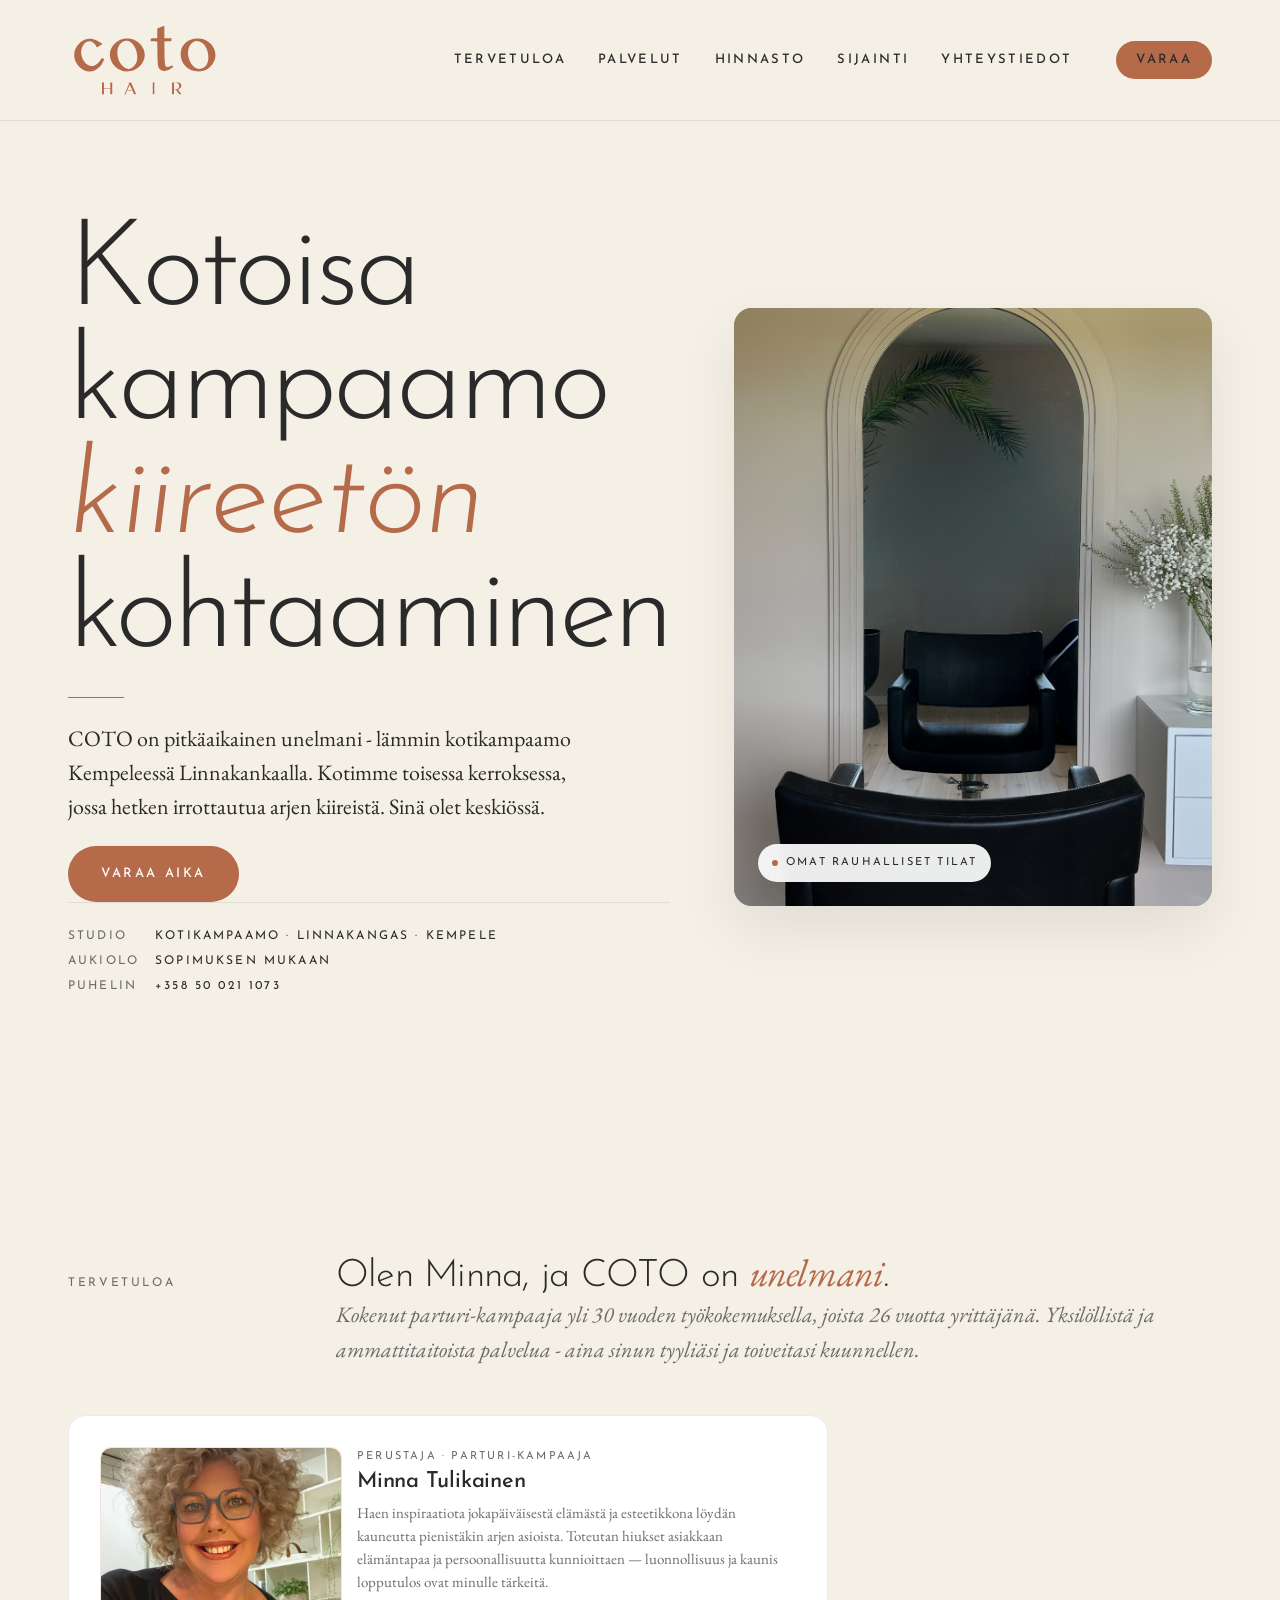
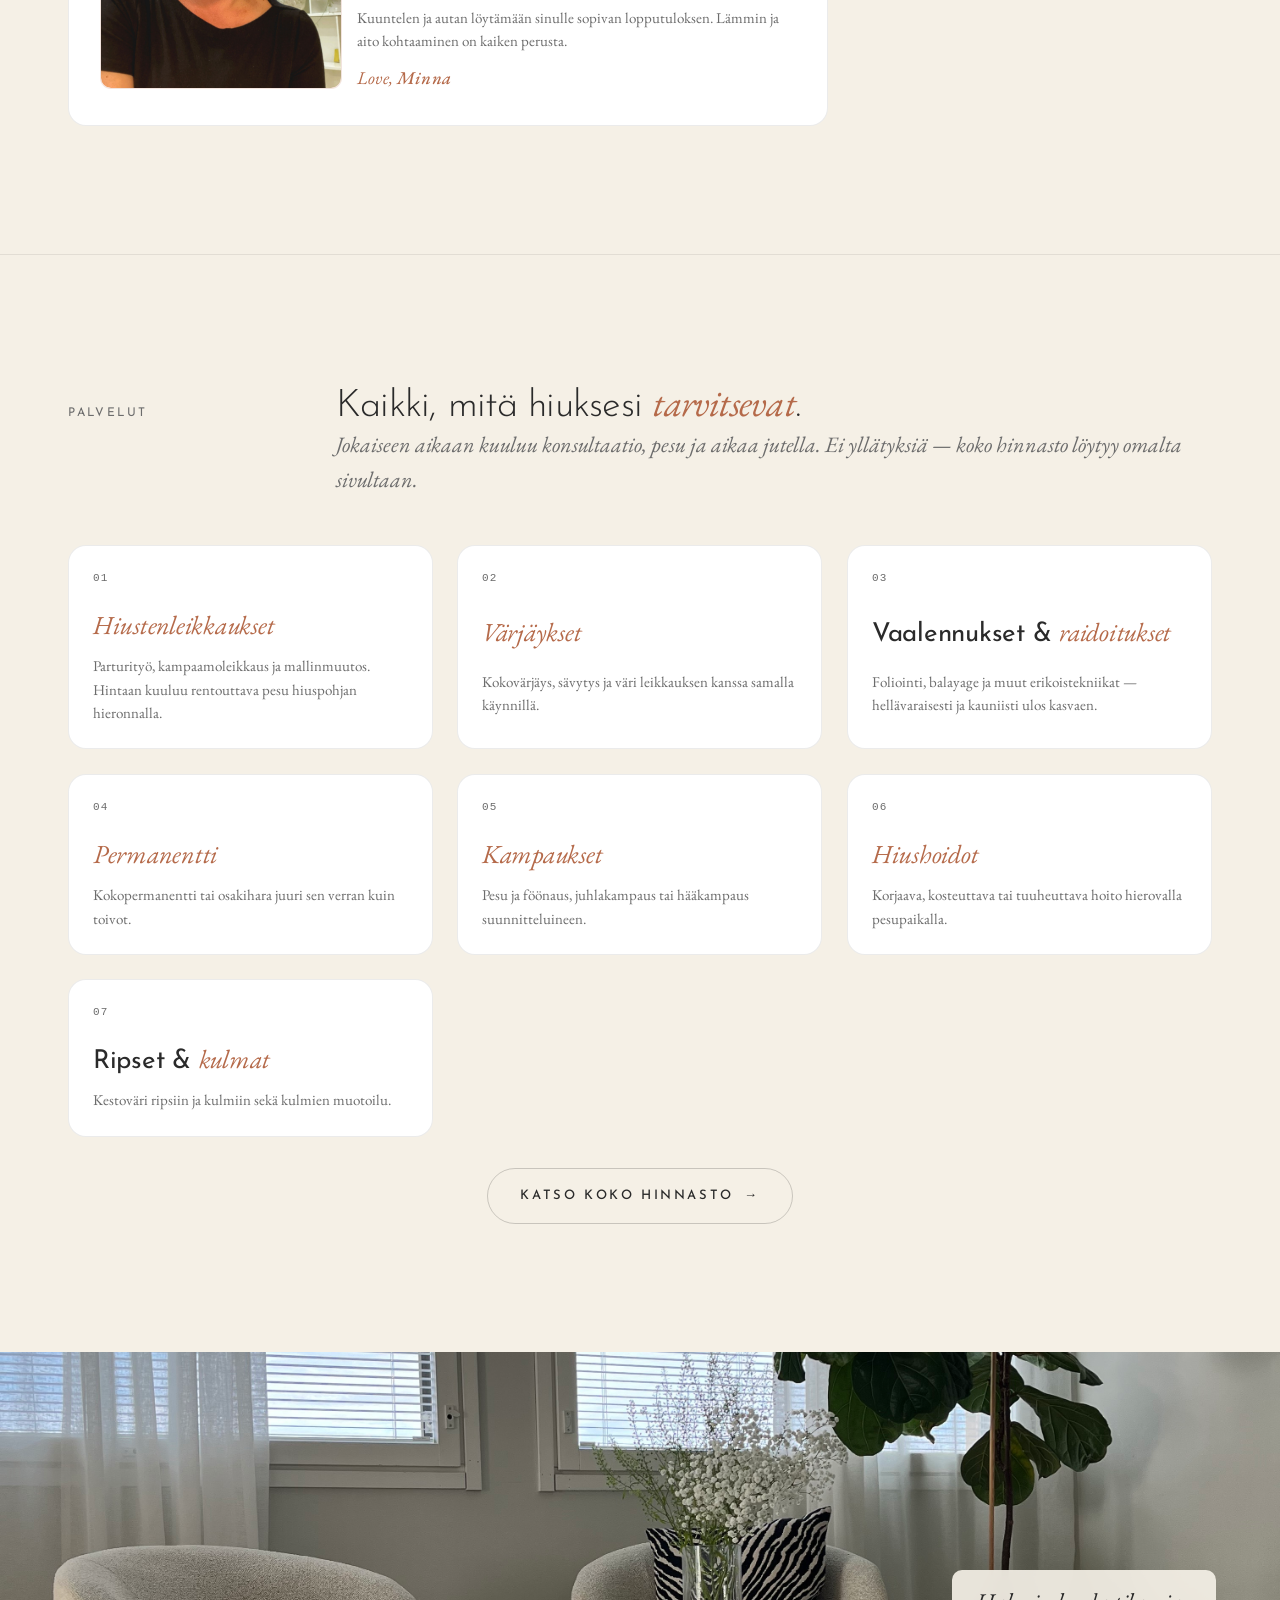
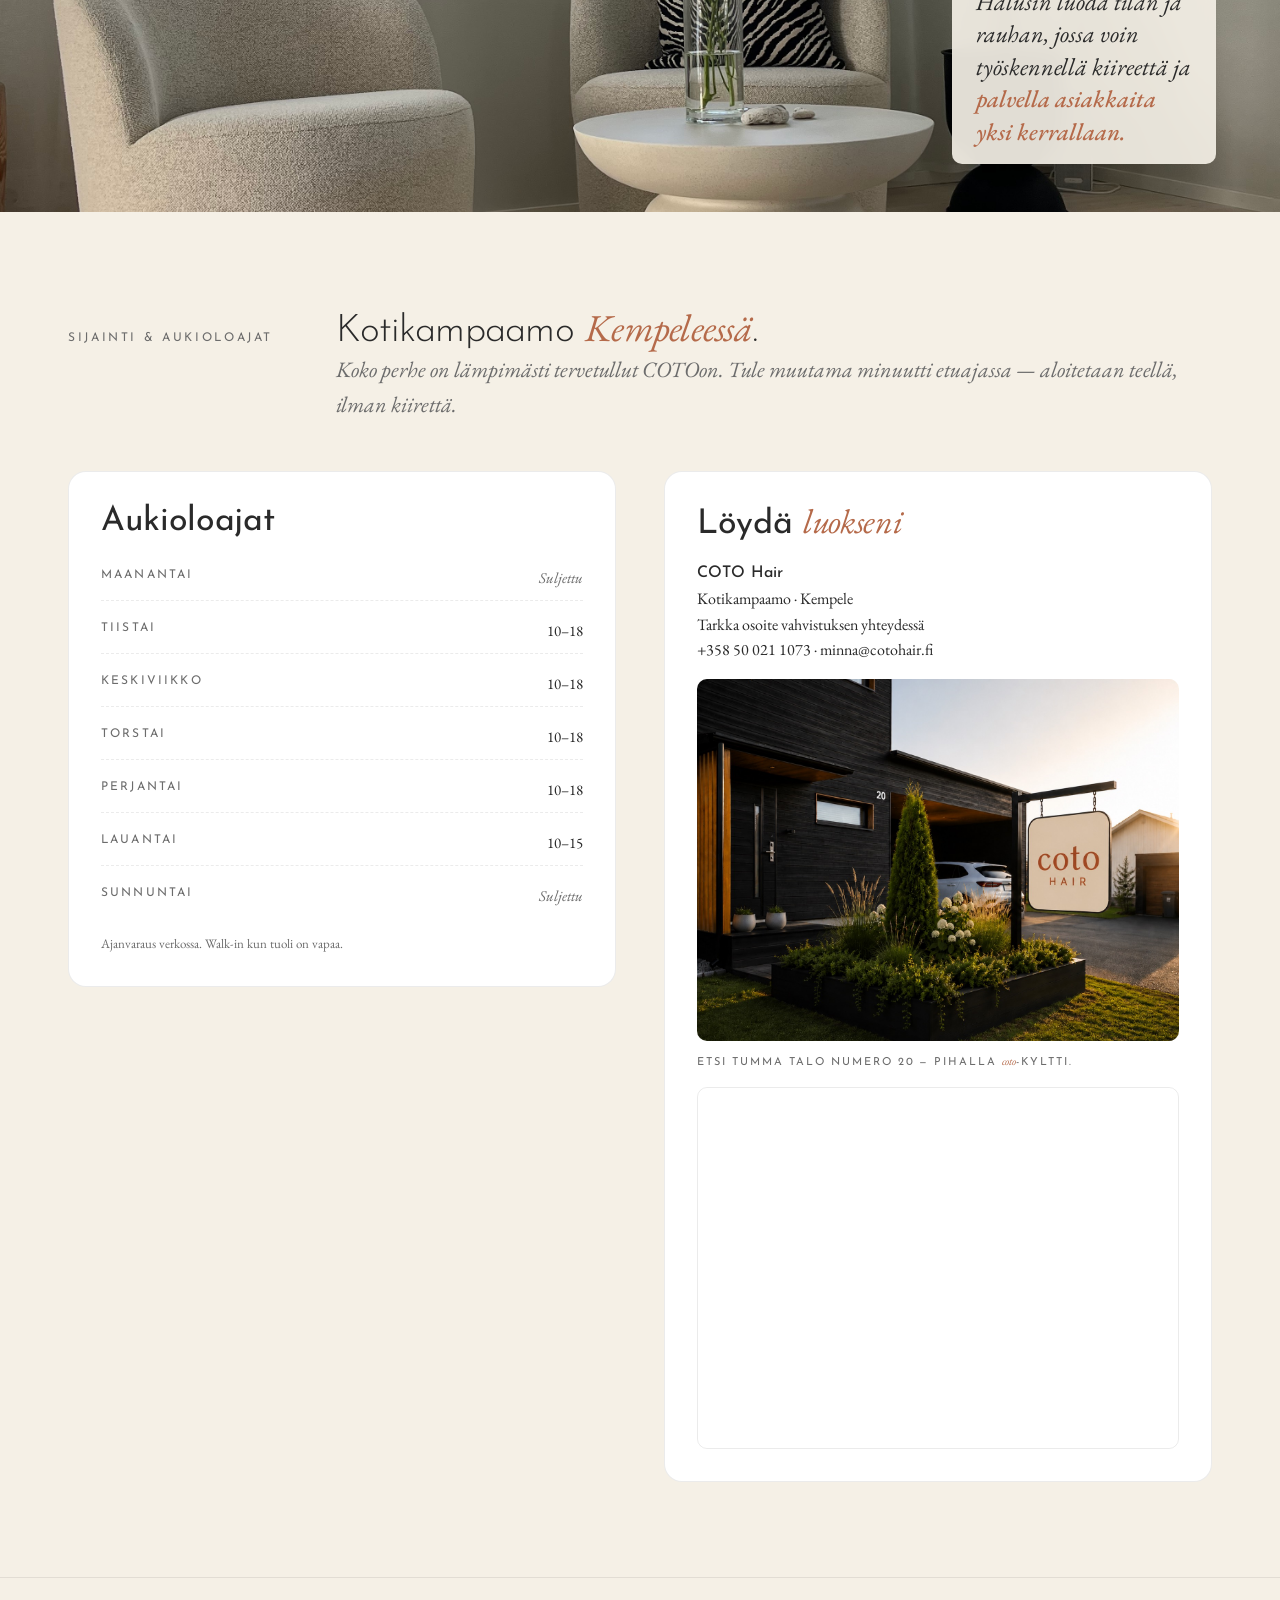
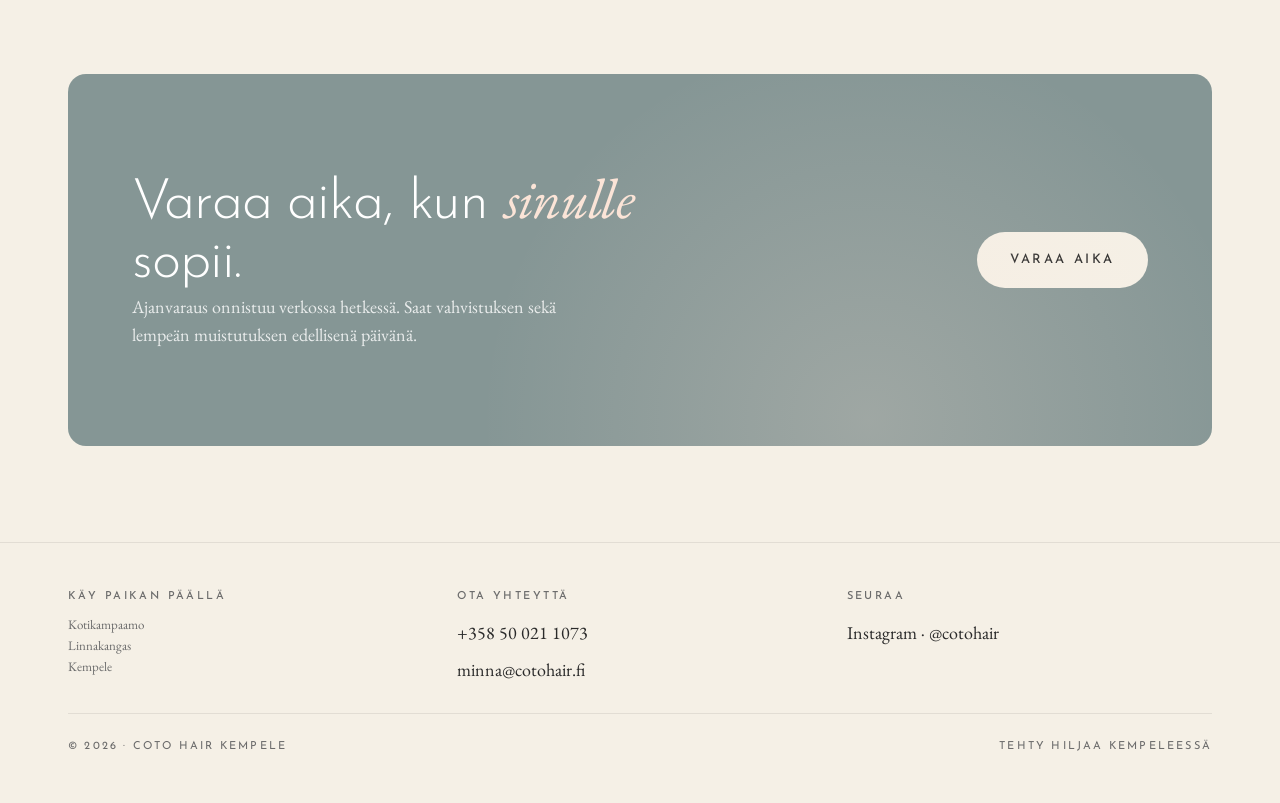
==== index.html @ 1e4b3e93 "Prices page" ====
<!doctype html>
<html lang="fi">
<head>
  <meta charset="utf-8" />
  <meta name="viewport" content="width=device-width, initial-scale=1" />
  <meta name="theme-color" content="#f5f0e6" />
  <title>COTO Hair — Kotoisa kampaamo, kiireetön kohtaaminen · Kempele</title>
  <meta name="description" content="COTO on kotoisa parturi-kampaamo Kempeleessä. Kokenut kampaaja Minna Tulikainen ottaa sinut vastaan kiireettömässä ympäristössä — sinä olet keskiössä. Varaa aika verkossa." />

  <link rel="icon" type="image/png" href="assets/logo.png" />
  <link rel="preconnect" href="https://fonts.googleapis.com" />
  <link rel="preconnect" href="https://fonts.gstatic.com" crossorigin />

  <link rel="stylesheet" href="css/tokens.css" />
  <link rel="stylesheet" href="css/base.css" />
  <link rel="stylesheet" href="css/layout.css" />
  <link rel="stylesheet" href="css/components.css" />
</head>
<body>
  <a class="skip-link" href="#main">Siirry sisältöön</a>

  <!-- ===================== NAV ===================== -->
  <header class="nav" role="banner">
    <div class="container nav__inner">
      <a class="nav__brand" href="#top" aria-label="Coto Hair etusivu">
        <img src="assets/coto-hair-logo-copper.svg" alt="Coto Hair" />
      </a>

      <button class="nav__toggle"
              type="button"
              data-nav-toggle
              aria-controls="primary-nav"
              aria-expanded="false"
              aria-label="Avaa valikko">
        <svg data-icon-open viewBox="0 0 24 24" fill="none" stroke="currentColor" stroke-width="1.5" aria-hidden="true">
          <line x1="4" y1="8" x2="20" y2="8"/>
          <line x1="4" y1="16" x2="20" y2="16"/>
        </svg>
        <svg data-icon-close viewBox="0 0 24 24" fill="none" stroke="currentColor" stroke-width="1.5" aria-hidden="true" hidden>
          <line x1="6" y1="6" x2="18" y2="18"/>
          <line x1="18" y1="6" x2="6" y2="18"/>
        </svg>
      </button>

      <nav class="nav__menu" id="primary-nav" data-nav-menu aria-label="Päävalikko">
        <a href="#about">Tervetuloa</a>
        <a href="#services">Palvelut</a>
        <a href="hinnasto.html">Hinnasto</a>
        <a href="#visit">Sijainti</a>
        <a href="#contact">Yhteystiedot</a>
        <a class="btn btn--primary btn--sm" href="https://varaa.timma.fi/cotohair" target="_blank" rel="noopener">Varaa</a>
      </nav>
    </div>
  </header>

  <main id="main">

    <!-- ===================== HERO ===================== -->
    <section class="hero" id="top">
      <div class="container hero__inner">
        <div class="hero__copy">
          <h1 class="hero__title reveal delay-1">
            <span class="hero__word">Kotoisa</span> <span class="hero__word">kampaamo</span><br/><span class="hero__word"><em>kiireetön</em></span> <span class="hero__word">kohtaaminen</span>
          </h1>

          <hr class="rule rule--left reveal delay-2" />

          <p class="hero__lead reveal delay-2">
            COTO on pitkäaikainen unelmani - lämmin kotikampaamo Kempeleessä Linnakankaalla. 
            Kotimme toisessa kerroksessa, jossa hetken irrottautua arjen kiireistä.
            Sinä olet keskiössä.
          </p>

          <div class="hero__actions reveal delay-3">
            <a class="btn btn--primary btn--lg" href="https://varaa.timma.fi/cotohair" target="_blank" rel="noopener">
              Varaa aika
            </a>
          </div>

          <div class="hero__meta reveal delay-4">
            <dl>
              <dt>Studio</dt><dd>Kotikampaamo · Linnakangas · Kempele</dd>
              <dt>Aukiolo</dt><dd>Sopimuksen mukaan</dd>
              <dt>Puhelin</dt><dd><a href="tel:+358500211073">+358 50 021 1073</a></dd>
            </dl>
          </div>
        </div>

        <div class="hero__visual reveal delay-2">
          <picture>
            <source media="(max-width: 899px)" srcset="assets/Salon2.jpg" width="2348" height="3526" />
            <img src="assets/Salon.png"
                 alt="COTO Hairin sisätila: pesupaikka, kampausistuin ja iso ikkuna, josta näkyy Kempeleen pientaloalue."
                 width="1086" height="1448" />
          </picture>
          <span class="tag-float" aria-hidden="true"><span class="dot"></span>Omat rauhalliset tilat</span>
        </div>
      </div>
    </section>

    <!-- ===================== ABOUT (solo owner) ===================== -->
    <section class="section" id="about">
      <div class="container">
        <header class="section__head reveal">
          <p class="section__num">Tervetuloa</p>
          <div>
            <h2 class="section__title">Olen Minna, ja COTO on <em class="italic">unelmani</em>.</h2>
            <p class="section__desc">
              Kokenut parturi-kampaaja yli 30 vuoden työkokemuksella, joista 26 vuotta yrittäjänä.
              Yksilöllistä ja ammattitaitoista palvelua -
              aina sinun tyyliäsi ja toiveitasi kuunnellen.
            </p>
          </div>
        </header>

        <div class="stylists">
          <article class="stylist reveal">
            <div class="stylist__avatar">
              <img src="assets/Minna.jpg"
                   alt="Minna Tulikainen, COTO Hairin parturi-kampaaja."
                   width="1402" height="2048" loading="lazy" />
            </div>
            <div class="stylist__body">
              <p class="stylist__role">Perustaja · Parturi-kampaaja</p>
              <h3 class="stylist__name">Minna Tulikainen</h3>
              <p class="stylist__bio">
                Haen inspiraatiota jokapäiväisestä elämästä ja esteetikkona löydän kauneutta
                pienistäkin arjen asioista. Toteutan hiukset asiakkaan elämäntapaa ja persoonallisuutta
                kunnioittaen — luonnollisuus ja kaunis lopputulos ovat minulle tärkeitä.
              </p>
              <p class="stylist__bio">
                Kuuntelen ja autan löytämään sinulle sopivan lopputuloksen.
                Lämmin ja aito kohtaaminen on kaiken perusta.
              </p>
              <p class="stylist__signoff">Love, <em>Minna</em></p>
            </div>
          </article>
        </div>
      </div>
    </section>

    <!-- ===================== SERVICES ===================== -->
    <section class="section" id="services">
      <div class="container">
        <header class="section__head reveal">
          <p class="section__num">Palvelut</p>
          <div>
            <h2 class="section__title">Kaikki, mitä hiuksesi <em class="italic">tarvitsevat</em>.</h2>
            <p class="section__desc">
              Jokaiseen aikaan kuuluu konsultaatio, pesu ja aikaa jutella.
              Ei yllätyksiä — koko hinnasto löytyy omalta sivultaan.
            </p>
          </div>
        </header>

        <div class="services">
          <article class="service reveal">
            <p class="service__index">01</p>
            <h3 class="service__name"><em>Hiustenleikkaukset</em></h3>
            <p class="service__desc">Parturityö, kampaamoleikkaus ja mallinmuutos. Hintaan kuuluu rentouttava pesu hiuspohjan hieronnalla.</p>
          </article>

          <article class="service reveal delay-1">
            <p class="service__index">02</p>
            <h3 class="service__name"><em>Värjäykset</em></h3>
            <p class="service__desc">Kokovärjäys, sävytys ja väri leikkauksen kanssa samalla käynnillä.</p>
          </article>

          <article class="service reveal delay-2">
            <p class="service__index">03</p>
            <h3 class="service__name">Vaalennukset &amp; <em>raidoitukset</em></h3>
            <p class="service__desc">Foliointi, balayage ja muut erikoistekniikat — hellävaraisesti ja kauniisti ulos kasvaen.</p>
          </article>

          <article class="service reveal">
            <p class="service__index">04</p>
            <h3 class="service__name"><em>Permanentti</em></h3>
            <p class="service__desc">Kokopermanentti tai osakihara juuri sen verran kuin toivot.</p>
          </article>

          <article class="service reveal delay-1">
            <p class="service__index">05</p>
            <h3 class="service__name"><em>Kampaukset</em></h3>
            <p class="service__desc">Pesu ja föönaus, juhlakampaus tai hääkampaus suunnitteluineen.</p>
          </article>

          <article class="service reveal delay-2">
            <p class="service__index">06</p>
            <h3 class="service__name"><em>Hiushoidot</em></h3>
            <p class="service__desc">Korjaava, kosteuttava tai tuuheuttava hoito hierovalla pesupaikalla.</p>
          </article>

          <article class="service reveal">
            <p class="service__index">07</p>
            <h3 class="service__name">Ripset &amp; <em>kulmat</em></h3>
            <p class="service__desc">Kestoväri ripsiin ja kulmiin sekä kulmien muotoilu.</p>
          </article>
        </div>

        <div class="section__cta reveal">
          <a class="btn btn--outline btn--lg" href="hinnasto.html">
            Katso koko hinnasto <span class="arrow" aria-hidden="true">→</span>
          </a>
        </div>
      </div>
    </section>

    <!-- ===================== EDITORIAL BAND ===================== -->
    <aside class="editorial-band reveal" aria-hidden="true">
      <img src="assets/WaitingArea.jpeg"
           alt=""
           width="3024" height="4032" loading="lazy" />
      <blockquote class="editorial-band__quote">
        Halusin luoda tilan ja rauhan, jossa voin työskennellä kiireettä ja <em>palvella asiakkaita yksi kerrallaan.</em>
      </blockquote>
    </aside>

    <!-- ===================== VISIT (HOURS + LOCATION) ===================== -->
    <section class="section section--tight" id="visit">
      <div class="container">
        <header class="section__head reveal">
          <p class="section__num">Sijainti &amp; aukioloajat</p>
          <div>
            <h2 class="section__title">Kotikampaamo <em class="italic">Kempeleessä</em>.</h2>
            <p class="section__desc">
              Koko perhe on lämpimästi tervetullut COTOon. Tule muutama
              minuutti etuajassa — aloitetaan teellä, ilman kiirettä.
            </p>
          </div>
        </header>

        <div class="visit">
          <div class="visit__block reveal">
            <h3>Aukioloajat</h3>
            <ul class="hours">
              <li><span class="day">Maanantai</span><span class="time closed">Suljettu</span></li>
              <li><span class="day">Tiistai</span><span class="time">10–18</span></li>
              <li><span class="day">Keskiviikko</span><span class="time">10–18</span></li>
              <li><span class="day">Torstai</span><span class="time">10–18</span></li>
              <li><span class="day">Perjantai</span><span class="time">10–18</span></li>
              <li><span class="day">Lauantai</span><span class="time">10–15</span></li>
              <li><span class="day">Sunnuntai</span><span class="time closed">Suljettu</span></li>
            </ul>
            <p class="meta" style="margin-top:auto">Ajanvaraus verkossa. Walk-in kun tuoli on vapaa.</p>
          </div>

          <div class="visit__block reveal delay-1">
            <h3>Löydä <em>luokseni</em></h3>
            <address class="address">
              <strong>COTO Hair</strong><br/>
              Kotikampaamo · Kempele<br/>
              Tarkka osoite vahvistuksen yhteydessä<br/>
              <a href="tel:+358500211073">+358 50 021 1073</a> ·
              <a href="mailto:minna@cotohair.fi">minna@cotohair.fi</a>
            </address>
            <figure class="location-photo">
              <img src="assets/House.png"
                   alt="COTO Hair -kotikampaamon ulkokuva: tumma talo, jonka pihalla coto-kyltti."
                   width="1330" height="1183" loading="lazy" />
              <figcaption>Etsi tumma talo numero 20 — pihalla <em>coto</em>-kyltti.</figcaption>
            </figure>

            <div class="location-map">
              <iframe
                title="Kartta: COTO Hair Kempeleessä"
                src="https://www.google.com/maps?q=64.93322143185365,25.56745163290246&t=&z=16&ie=UTF8&iwloc=&output=embed"
                loading="lazy"
                referrerpolicy="no-referrer-when-downgrade"
                allowfullscreen></iframe>
            </div>
          </div>
        </div>
      </div>
    </section>

    <!-- ===================== CTA ===================== -->
    <section class="section section--tight" id="book">
      <div class="container">
        <div class="cta reveal">
          <div>
            <h2>Varaa aika, kun <em>sinulle</em> sopii.</h2>
            <p>Ajanvaraus onnistuu verkossa hetkessä. Saat vahvistuksen sekä lempeän muistutuksen edellisenä päivänä.</p>
          </div>
          <div class="cta__actions">
            <a class="btn btn--primary btn--lg" href="https://varaa.timma.fi/cotohair" target="_blank" rel="noopener">
              Varaa aika
            </a>
          </div>
        </div>
      </div>
    </section>

  </main>

  <!-- ===================== FOOTER ===================== -->
  <footer class="footer" id="contact">
    <div class="container footer__inner">
      <div class="footer__cols">
        <div class="footer__col">
          <h6>Käy paikan päällä</h6>
          <p class="meta">Kotikampaamo<br/>Linnakangas<br/>Kempele</p>
        </div>
        <div class="footer__col">
          <h6>Ota yhteyttä</h6>
          <a href="tel:+358500211073">+358 50 021 1073</a>
          <a href="mailto:minna@cotohair.fi">minna@cotohair.fi</a>
        </div>
        <div class="footer__col">
          <h6>Seuraa</h6>
          <a href="https://instagram.com/cotohair" target="_blank" rel="noopener">Instagram · @cotohair</a>
        </div>
      </div>

      <div class="footer__signature">
        <span>© <span data-year>2026</span> · COTO Hair Kempele</span>
        <span>Tehty hiljaa Kempeleessä</span>
      </div>
    </div>
  </footer>

  <script src="js/main.js" defer></script>
</body>
</html>
---- css/tokens.css ----
/* =========================================================
   Coto Hair — Design Tokens
   Mirrors docs/styleguide.css so the site stays on-brand.
   ========================================================= */

@import url("https://fonts.googleapis.com/css2?family=EB+Garamond:ital,wght@0,400;0,500;0,600;1,400;1,500&family=Josefin+Sans:wght@300;400;500;600;700&display=swap");

:root {
  /* Brand palette — daylight neutrals + sienna accent */
  --c-ink: #2a2a2a;
  --c-mute: #6c6c6c;
  --c-line: rgba(0, 0, 0, 0.08);
  --c-line-strong: rgba(0, 0, 0, 0.18);

  --c-moss: #859695;       /* Primary (cool sage) */
  --c-bone: #e0dfda;       /* Warm neutral */
  --c-paper: #f5f0e6;      /* Background paper */
  --c-peach: #fbe4d7;      /* Accent peach */
  --c-sienna: #b56a4a;     /* Editorial accent (rule, italics) */

  --c-bg: var(--c-paper);
  --c-surface: #ffffff;
  --c-accent: var(--c-moss);
  --c-accent-ink: #ffffff;

  /* Type families */
  --f-display: "Josefin Sans", "Helvetica Neue", Arial, sans-serif;
  --f-text: "EB Garamond", Georgia, "Times New Roman", serif;
  --f-mono: "JetBrains Mono", ui-monospace, SFMono-Regular, Menlo, monospace;

  /* Fluid type scale — mobile-first, scales with viewport */
  --fs-eyebrow: 11px;
  --fs-meta: 13px;
  --fs-body: clamp(16px, 1.6vw, 18px);
  --fs-lead: clamp(18px, 2vw, 22px);
  --fs-h6: clamp(16px, 1.6vw, 18px);
  --fs-h5: clamp(19px, 2.2vw, 22px);
  --fs-h4: clamp(22px, 3vw, 28px);
  --fs-h3: clamp(28px, 4.4vw, 38px);
  --fs-h2: clamp(36px, 6.5vw, 52px);
  --fs-h1: clamp(46px, 10vw, 80px);
  --fs-display: clamp(56px, 14vw, 128px);

  /* Spacing scale (4/8) */
  --s-1: 4px;
  --s-2: 8px;
  --s-3: 12px;
  --s-4: 16px;
  --s-5: 24px;
  --s-6: 32px;
  --s-7: 48px;
  --s-8: 64px;
  --s-9: 96px;
  --s-10: 128px;

  /* Radius */
  --r-sm: 4px;
  --r-md: 10px;
  --r-lg: 18px;
  --r-pill: 999px;

  /* Shadow */
  --shadow-sm: 0 1px 2px rgba(0, 0, 0, 0.05);
  --shadow-md: 0 8px 24px rgba(0, 0, 0, 0.06);
  --shadow-lg: 0 24px 60px rgba(0, 0, 0, 0.08);

  /* Motion */
  --ease-out: cubic-bezier(0.22, 1, 0.36, 1);
  --ease-in-out: cubic-bezier(0.65, 0, 0.35, 1);
  --t-fast: 160ms;
  --t-med: 280ms;
  --t-slow: 520ms;

  /* Layout */
  --container: 1240px;
  --gutter: clamp(20px, 5vw, 48px);
  --nav-h: 64px;
}

@media (prefers-reduced-motion: reduce) {
  *, *::before, *::after {
    animation-duration: 0.01ms !important;
    animation-iteration-count: 1 !important;
    transition-duration: 0.01ms !important;
    scroll-behavior: auto !important;
  }
}
---- css/base.css ----
/* =========================================================
   Coto Hair — Base reset & typography
   ========================================================= */

*, *::before, *::after { box-sizing: border-box; }

html { scroll-behavior: smooth; }
html, body { margin: 0; padding: 0; }

body {
  font-family: var(--f-text);
  color: var(--c-ink);
  background: var(--c-bg);
  font-size: var(--fs-body);
  line-height: 1.6;
  -webkit-font-smoothing: antialiased;
  -moz-osx-font-smoothing: grayscale;
  font-feature-settings: "liga", "kern";
  overflow-x: hidden;
}

img, svg { max-width: 100%; display: block; }

/* `hidden` must outrank the element rules above — otherwise the nav's
   close icon stays visible next to the hamburger. */
[hidden] { display: none !important; }

a {
  color: var(--c-ink);
  text-decoration: none;
  transition: color var(--t-fast) var(--ease-out),
              opacity var(--t-fast) var(--ease-out);
}
a:hover { color: var(--c-sienna); }

::selection { background: var(--c-sienna); color: #fff; }

:focus-visible {
  outline: 2px solid var(--c-sienna);
  outline-offset: 3px;
  border-radius: 2px;
}

/* Headings — Josefin Sans, light weight, tight tracking */
h1, h2, h3, h4, h5, h6 {
  font-family: var(--f-display);
  font-weight: 400;
  line-height: 1.05;
  letter-spacing: -0.01em;
  margin: 0;
  color: var(--c-ink);
}
h1 { font-size: var(--fs-h1); font-weight: 300; letter-spacing: -0.03em; }
h2 { font-size: var(--fs-h2); font-weight: 300; letter-spacing: -0.02em; }
h3 { font-size: var(--fs-h3); font-weight: 400; }
h4 { font-size: var(--fs-h4); font-weight: 500; }
h5 { font-size: var(--fs-h5); font-weight: 500; }
h6 { font-size: var(--fs-h6); font-weight: 600; }

p { margin: 0 0 1em; }
p:last-child { margin-bottom: 0; }

.display {
  font-family: var(--f-display);
  font-size: var(--fs-display);
  font-weight: 300;
  letter-spacing: -0.04em;
  line-height: 0.95;
  margin: 0;
}

.lead {
  font-size: var(--fs-lead);
  line-height: 1.55;
  color: var(--c-ink);
}

.meta  { font-size: var(--fs-meta); color: var(--c-mute); }

.eyebrow {
  font-family: var(--f-display);
  font-size: var(--fs-eyebrow);
  letter-spacing: 0.22em;
  text-transform: uppercase;
  font-weight: 500;
  color: var(--c-mute);
  display: inline-block;
}

/* Signature editorial italic — pulled from the styleguide hero pattern */
.italic, em.serif {
  font-family: var(--f-text);
  font-style: italic;
  font-weight: 400;
  color: var(--c-sienna);
}

/* The "single sienna rule" — the brand's signature mark */
.rule {
  display: block;
  width: 56px;
  height: 1px;
  background: var(--c-sienna);
  margin: var(--s-5) auto;
  border: none;
}
.rule--left { margin-left: 0; margin-right: 0; }

/* Visually hidden, still readable to screen readers */
.sr-only {
  position: absolute;
  width: 1px; height: 1px;
  padding: 0; margin: -1px;
  overflow: hidden; clip: rect(0, 0, 0, 0);
  white-space: nowrap; border: 0;
}

/* Skip link */
.skip-link {
  position: absolute;
  left: 0; top: -100px;
  background: var(--c-ink);
  color: #fff;
  padding: 12px 18px;
  z-index: 1000;
  font-family: var(--f-display);
  font-size: 12px;
  letter-spacing: 0.18em;
  text-transform: uppercase;
}
.skip-link:focus { top: 0; }
---- css/layout.css ----
/* =========================================================
   Coto Hair — Layout (mobile-first, scales up)
   Breakpoints: 600 / 900 / 1200
   ========================================================= */

.container {
  width: 100%;
  max-width: var(--container);
  margin-inline: auto;
  padding-inline: var(--gutter);
}

/* ========== Top nav ========== */
.nav {
  position: sticky;
  top: 0;
  z-index: 50;
  background: rgba(245, 240, 230, 0.85);
  backdrop-filter: saturate(140%) blur(12px);
  -webkit-backdrop-filter: saturate(140%) blur(12px);
  border-bottom: 1px solid var(--c-line);
}
.nav__inner {
  display: flex;
  align-items: center;
  justify-content: flex-end;
  gap: var(--s-4);
  min-height: var(--nav-h);
  position: relative;
}
.nav__brand {
  display: flex;
  align-items: center;
  gap: var(--s-2);
  font-family: var(--f-display);
  letter-spacing: 0.22em;
  text-transform: uppercase;
  font-size: 13px;
  font-weight: 500;
  position: absolute;
  left: 50%;
  top: 50%;
  transform: translate(-50%, -50%);
}
.nav__brand img {
  height: 48px;
  width: auto;
  display: block;
}
.nav__brand span em {
  font-family: var(--f-text);
  font-style: italic;
  font-weight: 400;
  color: var(--c-sienna);
  letter-spacing: 0;
  text-transform: lowercase;
  margin-right: 4px;
}

.nav__toggle {
  display: inline-flex;
  align-items: center;
  justify-content: center;
  width: 44px; height: 44px;
  background: transparent;
  border: 1px solid var(--c-line-strong);
  border-radius: var(--r-pill);
  cursor: pointer;
  color: var(--c-ink);
}
.nav__toggle svg { width: 20px; height: 20px; }

.nav__menu {
  position: absolute;
  top: 100%;
  left: 0;
  right: 0;
  background: #f5f0e6;
  padding: var(--s-6) var(--gutter) var(--s-7);
  display: grid;
  align-content: start;
  gap: var(--s-4);
  transform: translateY(-10px);
  opacity: 0;
  visibility: hidden;
  transition: opacity var(--t-med) var(--ease-out),
              transform var(--t-med) var(--ease-out),
              visibility 0s var(--t-med);
  border-top: 1px solid var(--c-line);
  border-bottom: 1px solid var(--c-line);
  box-shadow: 0 12px 32px rgba(28, 22, 18, 0.18);
  color: var(--c-ink);
}
.nav__menu a { color: var(--c-ink); }
.nav__menu.is-open {
  opacity: 1;
  visibility: visible;
  transform: translateY(0);
  transition-delay: 0s;
}
.nav__menu a {
  font-family: var(--f-display);
  font-size: 28px;
  font-weight: 300;
  letter-spacing: -0.01em;
  padding: var(--s-2) 0;
  border-bottom: 1px solid var(--c-line);
}
.nav__menu .btn { justify-self: start; margin-top: var(--s-3); padding: 7px 20px 7px 20px;}

@media (min-width: 900px) {
  .nav__toggle { display: none; }
  .nav__inner { justify-content: space-between; }
  .nav__brand {
    position: static;
    transform: none;
    left: auto;
    top: auto;
  }
  .nav__brand img {
    height: 120px;
    padding-top: 20px;
    padding-bottom: 20px;
  }
  .nav__menu {
    position: static;
    background: transparent;
    padding: 0;
    display: flex;
    align-items: center;
    gap: var(--s-6);
    opacity: 1;
    visibility: visible;
    transform: none;
    border: none;
    box-shadow: none;
    color: inherit;
  }
  .nav__menu a {
    font-size: 13px;
    font-family: var(--f-display);
    letter-spacing: 0.18em;
    text-transform: uppercase;
    font-weight: 500;
    border: none;
    padding: 0;
  }
  .nav__menu .btn { margin-top: 0; margin-left: var(--s-3); }
}

/* ========== Sections ========== */
.section {
  padding-block: clamp(var(--s-8), 12vw, var(--s-10));
  position: relative;
}
.section--tight { padding-block: clamp(var(--s-7), 9vw, var(--s-9)); }
.section + .section { border-top: 1px solid var(--c-line); }

.section__head {
  display: grid;
  gap: var(--s-3);
  margin-bottom: var(--s-7);
  max-width: 56ch;
}
.section__num {
  font-family: var(--f-display);
  font-size: 12px;
  letter-spacing: 0.22em;
  text-transform: uppercase;
  color: var(--c-mute);
}
.section__title { font-size: var(--fs-h2); font-weight: 300; letter-spacing: -0.02em; }
.section__desc  { color: var(--c-mute); font-style: italic; font-size: var(--fs-lead); }

@media (min-width: 900px) {
  .section__head {
    grid-template-columns: 220px 1fr;
    align-items: baseline;
    gap: var(--s-7);
    max-width: none;
  }
  .section__title { font-size: var(--fs-h3); }
}

/* ========== Hero ========== */
.hero {
  padding-top: clamp(var(--s-7), 9vw, var(--s-9));
  padding-bottom: clamp(var(--s-8), 12vw, var(--s-10));
  position: relative;
  overflow: hidden;
}
.hero__inner {
  display: grid;
  gap: var(--s-7);
}
.hero__eyebrow { display: flex; align-items: center; gap: var(--s-3); }
.hero__eyebrow .dot { width: 6px; height: 6px; border-radius: 999px; background: var(--c-sienna); }

.hero__title {
  font-family: var(--f-display);
  font-weight: 300;
  font-size: clamp(44px, 11vw, 120px);
  line-height: 0.95;
  letter-spacing: -0.035em;
  margin: 0;
}
.hero__title em {
  font-family: var(--f-display);
  font-style: italic;
  font-weight: 300;
  color: var(--c-sienna);
  letter-spacing: -0.01em;
}

.hero__lead {
  font-family: var(--f-text);
  font-size: var(--fs-lead);
  color: var(--c-ink);
  max-width: 48ch;
  line-height: 1.55;
}

.hero__actions { display: flex; flex-wrap: wrap; gap: var(--s-3); }

.hero__meta {
  display: grid;
  gap: var(--s-3);
  padding-top: var(--s-5);
  border-top: 1px solid var(--c-line);
  font-family: var(--f-display);
  font-size: 12px;
  letter-spacing: 0.18em;
  text-transform: uppercase;
  color: var(--c-mute);
}
.hero__meta dl { display: grid; grid-template-columns: max-content 1fr; gap: 6px var(--s-4); margin: 0; }
.hero__meta dt { color: var(--c-mute); }
.hero__meta dd { margin: 0; color: var(--c-ink); }

.hero__visual {
  position: relative;
  aspect-ratio: 4/5;
  border-radius: var(--r-lg);
  overflow: hidden;
  background: var(--c-moss);
  box-shadow: var(--shadow-lg);
}
.hero__visual img {
  position: absolute; inset: 0;
  width: 100%; height: 100%;
  object-fit: cover;
  display: block;
}
.hero__visual::after {
  /* Subtle film-grain overlay for warmth */
  content: "";
  position: absolute; inset: 0;
  background-image: radial-gradient(rgba(255,255,255,0.08) 1px, transparent 1px);
  background-size: 3px 3px;
  mix-blend-mode: overlay;
  opacity: 0.25;
  pointer-events: none;
}
.hero__visual .tag-float {
  position: absolute;
  left: var(--s-5); bottom: var(--s-5);
  background: rgba(255,255,255,0.92);
  backdrop-filter: blur(8px);
  padding: 10px 14px;
  border-radius: var(--r-pill);
  font-family: var(--f-display);
  font-size: 11px;
  letter-spacing: 0.2em;
  text-transform: uppercase;
  color: var(--c-ink);
  display: inline-flex;
  align-items: center;
  gap: 8px;
}
.hero__visual .tag-float .dot { width: 6px; height: 6px; background: var(--c-sienna); border-radius: 999px; }

@media (min-width: 900px) {
  .hero__inner {
    grid-template-columns: 1.15fr 1fr;
    gap: var(--s-8);
    align-items: center;
  }
  .hero__visual { aspect-ratio: 4/5; }
}

/* ========== Services grid ========== */
.services {
  display: grid;
  gap: var(--s-4);
  grid-template-columns: 1fr;
}
@media (min-width: 600px) { .services { grid-template-columns: repeat(2, 1fr); } }
@media (min-width: 1000px) { .services { grid-template-columns: repeat(3, 1fr); gap: var(--s-5); } }

/* ========== Stylists ========== */
.stylists {
  display: grid;
  gap: var(--s-4);
  grid-template-columns: 1fr;
  max-width: 760px;
}
@media (min-width: 900px) { .stylists { gap: var(--s-5); } }

/* ========== Visit (hours / location) ========== */
.visit {
  display: grid;
  gap: var(--s-6);
}
@media (min-width: 900px) {
  .visit { grid-template-columns: 1fr 1fr; gap: var(--s-7); align-items: start; }
}

/* ========== CTA Band ========== */
.cta {
  background: var(--c-moss);
  color: #fff;
  border-radius: var(--r-lg);
  padding: clamp(var(--s-7), 8vw, var(--s-9)) clamp(var(--s-5), 6vw, var(--s-8));
  display: grid;
  gap: var(--s-5);
  position: relative;
  overflow: hidden;
}
.cta::before {
  content: "";
  position: absolute;
  right: -10%; top: -30%;
  width: 80%; aspect-ratio: 1;
  background: radial-gradient(circle, rgba(251,228,215,0.22), transparent 60%);
  pointer-events: none;
}
.cta h2 { color: #fff; font-size: clamp(32px, 6vw, 56px); font-weight: 300; letter-spacing: -0.02em; }
.cta h2 em { font-family: var(--f-text); font-style: italic; color: var(--c-peach); }
.cta p { color: rgba(255,255,255,0.82); max-width: 52ch; }
.cta__actions { display: flex; flex-wrap: wrap; gap: var(--s-3); }
.cta .btn--primary { background: var(--c-paper); color: var(--c-ink); }
.cta .btn--ghost { color: #fff; border-color: rgba(255,255,255,0.5); }

@media (min-width: 900px) {
  .cta { grid-template-columns: 1.4fr 1fr; align-items: center; gap: var(--s-8); }
  .cta__actions { justify-self: end; }
}

/* ========== Footer ========== */
.footer {
  padding-block: var(--s-7);
  border-top: 1px solid var(--c-line);
}
.footer__inner {
  display: grid;
  gap: var(--s-5);
  align-items: center;
}
.footer__cols {
  display: grid;
  gap: var(--s-5);
  grid-template-columns: 1fr;
}
@media (min-width: 700px) {
  .footer__cols { grid-template-columns: repeat(3, 1fr); }
}
.footer__col h6 {
  font-family: var(--f-display);
  font-size: 11px;
  letter-spacing: 0.22em;
  text-transform: uppercase;
  color: var(--c-mute);
  margin-bottom: var(--s-3);
  font-weight: 500;
}
.footer__col a { display: block; padding: 4px 0; color: var(--c-ink); }
.footer__signature {
  display: flex;
  justify-content: space-between;
  align-items: center;
  gap: var(--s-4);
  padding-top: var(--s-5);
  border-top: 1px solid var(--c-line);
  font-family: var(--f-display);
  font-size: 11px;
  letter-spacing: 0.2em;
  text-transform: uppercase;
  color: var(--c-mute);
  flex-wrap: wrap;
}

/* =========================================================
   Mobile (< 900px) — centered editorial layout
   Mirrors the BestOption.html composition: everything aligns
   to the page axis, section labels sit above titles, and the
   hero loses its visual card for a quiet, typographic open.
   ========================================================= */
@media (max-width: 899px) {

  /* Section heads centered, label stacked above title */
  .section__head {
    justify-items: center;
    text-align: center;
    margin-inline: auto;
    margin-bottom: var(--s-6);
    max-width: 38ch;
  }
  .section__head > div { display: contents; }
  .section__num {
    order: -1;
    padding-bottom: var(--s-2);
    border-bottom: 1px solid var(--c-sienna);
    margin-bottom: var(--s-3);
  }
  .section__title {
    font-family: var(--f-text);
    font-style: italic;
    font-weight: 500;
    font-size: clamp(34px, 9vw, 44px);
    letter-spacing: -0.01em;
    line-height: 1.05;
  }
  .section__title em { font-style: italic; color: var(--c-sienna); }
  .section__desc { font-style: normal; color: var(--c-mute); }

  /* Hero — photo backdrop with warm dark scrim, centered light text */
  .hero {
    padding-top: clamp(var(--s-7), 14vh, var(--s-9));
    padding-bottom: var(--s-8);
    min-height: 88vh;
    min-height: 88dvh;
    color: var(--c-paper);
  }
  .hero__inner { text-align: center; gap: var(--s-5); }
  .hero__copy {
    display: grid;
    justify-items: center;
    gap: var(--s-4);
    position: relative;
    z-index: 2;
  }
  .hero__eyebrow {
    font-family: var(--f-display);
    font-size: 11px;
    letter-spacing: 0.22em;
    text-transform: uppercase;
    color: var(--c-mute);
    padding: 8px 14px;
    border: 1px solid var(--c-line-strong);
    border-radius: var(--r-pill);
  }
  .hero__title {
    font-family: var(--f-display);
    font-style: normal;
    font-weight: 300;
    font-size: clamp(32px, 9vw, 48px);
    line-height: 1.05;
    letter-spacing: -0.015em;
  }
  .hero__title em {
    font-family: var(--f-display);
    font-style: italic;
    font-weight: 300;
    color: var(--c-sienna);
  }
  .hero__title br { display: none; }
  .hero__title .hero__word { display: block; }
  .hero__lead {
    font-family: var(--f-text);
    font-size: 17px;
    color: var(--c-mute);
    max-width: 32ch;
    margin-inline: auto;
    line-height: 1.55;
  }
  .hero__actions { justify-content: center; }
  .hero__meta {
    margin-inline: auto;
    width: 100%;
    max-width: 30ch;
    text-align: left;
  }
  .hero__visual {
    display: block;
    position: absolute;
    inset: 0;
    aspect-ratio: auto;
    border-radius: 0;
    box-shadow: none;
    z-index: 0;
  }
  .hero__visual img { object-position: center 35%; }
  .hero__visual::before {
    content: "";
    position: absolute; inset: 0;
    background:
      linear-gradient(180deg,
        rgba(28, 22, 18, 0.55) 0%,
        rgba(28, 22, 18, 0.45) 22%,
        rgba(28, 22, 18, 0.55) 55%,
        rgba(28, 22, 18, 0.85) 100%);
    z-index: 1;
    pointer-events: none;
  }
  .hero__visual::after { opacity: 0.18; }
  .hero__visual .tag-float { display: none; }

  /* Text inverted for legibility on the photo */
  .hero__title { color: var(--c-paper); }
  .hero__title em { color: var(--c-peach); }
  .hero__lead { color: rgba(245, 240, 230, 0.92); }
  .hero .rule { border-color: rgba(245, 240, 230, 0.35); }
  .hero__meta {
    color: rgba(245, 240, 230, 0.7);
    border-top-color: rgba(245, 240, 230, 0.22);
  }
  .hero__meta dt { color: rgba(245, 240, 230, 0.6); }
  .hero__meta dd { color: var(--c-paper); }
  .hero__meta a { color: var(--c-peach); }

  /* Section dividers feel lighter when content is centered */
  .section + .section { border-top: none; }
  .section { padding-block: var(--s-8); }

  /* Footer — centered stack with single accent rule */
  .footer__cols { text-align: center; gap: var(--s-5); }
  .footer__col a { padding: 2px 0; }
  .footer__signature {
    justify-content: center;
    text-align: center;
    gap: var(--s-2);
  }
}
---- css/components.css ----
/* =========================================================
   Coto Hair — Components
   ========================================================= */

/* ========== Buttons ========== */
.btn {
  font-family: var(--f-display);
  font-size: 12px;
  letter-spacing: 0.2em;
  text-transform: uppercase;
  font-weight: 500;
  padding: 14px 26px;
  border-radius: var(--r-pill);
  border: 1px solid transparent;
  cursor: pointer;
  background: var(--c-ink);
  color: #fff;
  display: inline-flex;
  align-items: center;
  gap: 10px;
  min-height: 48px;
  transition: transform var(--t-fast) var(--ease-out),
              background var(--t-fast) var(--ease-out),
              color var(--t-fast) var(--ease-out),
              border-color var(--t-fast) var(--ease-out),
              box-shadow var(--t-fast) var(--ease-out);
  text-decoration: none;
  white-space: nowrap;
}
.btn:hover { transform: translateY(-1px); box-shadow: var(--shadow-md); color: #fff; }
.btn:active { transform: translateY(0); box-shadow: none; }
.btn .arrow {
  display: inline-block;
  transition: transform var(--t-fast) var(--ease-out);
}
.btn:hover .arrow { transform: translateX(3px); }

.btn--primary { background: var(--c-sienna); color: #fff; }
.btn--primary:hover { background: #9b5a3e; }

.btn--ghost {
  background: transparent;
  color: var(--c-ink);
  border-color: var(--c-ink);
}
.btn--ghost:hover { background: var(--c-ink); color: #fff; }

.btn--outline {
  background: transparent;
  color: var(--c-ink);
  border-color: var(--c-line-strong);
}
.btn--outline:hover { border-color: var(--c-ink); color: var(--c-ink); }

.btn--sm { padding: 10px 18px; font-size: 11px; min-height: 38px; }
.btn--lg { padding: 15px 32px; font-size: 13px; min-height: 56px; }

/* ========== Tags ========== */
.tag {
  display: inline-flex;
  align-items: center;
  gap: 6px;
  font-family: var(--f-display);
  font-size: 11px;
  letter-spacing: 0.2em;
  text-transform: uppercase;
  padding: 6px 12px;
  border-radius: var(--r-pill);
  background: var(--c-bone);
  color: var(--c-ink);
}
.tag--peach { background: var(--c-peach); color: var(--c-sienna); }
.tag--dark  { background: var(--c-ink); color: #fff; }
.tag--outline { background: transparent; border: 1px solid var(--c-line-strong); }

/* ========== Service card ========== */
.service {
  background: var(--c-surface);
  border: 1px solid var(--c-line);
  border-radius: var(--r-lg);
  padding: var(--s-5);
  display: grid;
  gap: var(--s-3);
  position: relative;
  transition: transform var(--t-med) var(--ease-out),
              box-shadow var(--t-med) var(--ease-out),
              border-color var(--t-med) var(--ease-out);
}
.service:hover {
  transform: translateY(-2px);
  box-shadow: var(--shadow-md);
  border-color: var(--c-line-strong);
}
.service__index {
  font-family: var(--f-mono);
  font-size: 11px;
  letter-spacing: 0.1em;
  color: var(--c-mute);
}
.service__name {
  font-family: var(--f-display);
  font-size: clamp(22px, 2.6vw, 26px);
  font-weight: 400;
  letter-spacing: -0.01em;
  line-height: 1.15;
}
.service__name em {
  font-family: var(--f-text);
  font-style: italic;
  color: var(--c-sienna);
  font-weight: 400;
}
.service__desc { color: var(--c-mute); font-size: 15px; line-height: 1.55; margin: 0; }
.service__row {
  display: flex;
  justify-content: space-between;
  align-items: baseline;
  padding-top: var(--s-3);
  margin-top: auto;
  border-top: 1px dashed var(--c-line);
  font-family: var(--f-display);
  font-size: 12px;
  letter-spacing: 0.16em;
  text-transform: uppercase;
  color: var(--c-mute);
}
.service__price {
  font-family: var(--f-display);
  font-weight: 500;
  font-size: 18px;
  color: var(--c-ink);
  letter-spacing: 0;
  text-transform: none;
}

/* ========== Stylist card ========== */
.stylist {
  background: var(--c-surface);
  border: 1px solid var(--c-line);
  border-radius: var(--r-lg);
  padding: var(--s-5);
  display: grid;
  grid-template-columns: 180px 1fr;
  gap: var(--s-4);
  align-items: start;
  transition: border-color var(--t-fast) var(--ease-out),
              box-shadow var(--t-fast) var(--ease-out);
}
.stylist:hover { border-color: var(--c-line-strong); box-shadow: var(--shadow-sm); }
.stylist__avatar {
  width: 180px; height: 180px;
  border-radius: var(--r-md);
  background: var(--c-peach);
  display: flex;
  align-items: center;
  justify-content: center;
  font-family: var(--f-display);
  font-weight: 400;
  font-size: 32px;
  color: var(--c-sienna);
  letter-spacing: -0.02em;
  overflow: hidden;
  box-shadow: 0 0 0 1px rgba(181,106,74,0.18);
}
.stylist__avatar img {
  width: 100%; height: 100%;
  object-fit: cover;
  display: block;
  border-radius: inherit;
}
.stylist__role {
  font-family: var(--f-display);
  font-size: 11px;
  letter-spacing: 0.2em;
  text-transform: uppercase;
  color: var(--c-mute);
  margin-bottom: 4px;
}
.stylist__name {
  font-family: var(--f-display);
  font-weight: 500;
  font-size: 22px;
  letter-spacing: -0.01em;
}
.stylist__bio {
  color: var(--c-mute);
  font-size: 15px;
  line-height: 1.55;
  margin: var(--s-2) 0 var(--s-3);
}
.stylist__tags { display: flex; flex-wrap: wrap; gap: 6px; }
.stylist__signoff {
  font-family: var(--f-text);
  font-style: italic;
  font-size: 18px;
  color: var(--c-sienna);
  margin: var(--s-2) 0 var(--s-4);
  letter-spacing: 0.01em;
}
.stylist__signoff em { font-weight: 500; font-style: italic; }

@media (min-width: 600px) {
  .stylist { grid-template-columns: 240px 1fr; padding: var(--s-6); }
  .stylist__avatar { width: 240px; height: 240px; font-size: 40px; }
}

/* ========== Visit blocks ========== */
.visit__block {
  background: var(--c-surface);
  border: 1px solid var(--c-line);
  border-radius: var(--r-lg);
  padding: var(--s-6);
  display: flex;
  flex-direction: column;
  gap: var(--s-4);
}
.visit__block h3 {
  font-family: var(--f-display);
  font-size: clamp(26px, 3.5vw, 34px);
  font-weight: 400;
  letter-spacing: -0.01em;
}
.visit__block h3 em {
  font-family: var(--f-text);
  font-style: italic;
  color: var(--c-sienna);
}
.hours {
  list-style: none;
  margin: 0;
  padding: 0;
  display: grid;
  gap: var(--s-2);
}
.hours li {
  display: grid;
  grid-template-columns: 1fr auto;
  gap: var(--s-3);
  padding: 10px 0;
  border-bottom: 1px dashed var(--c-line);
  font-size: 15px;
}
.hours li:last-child { border-bottom: none; }
.hours .day {
  font-family: var(--f-display);
  font-size: 12px;
  letter-spacing: 0.18em;
  text-transform: uppercase;
  color: var(--c-mute);
}
.hours .time { font-variant-numeric: tabular-nums; color: var(--c-ink); }
.hours .time.closed { color: var(--c-mute); font-style: italic; }

.address {
  font-style: normal;
  font-size: 16px;
  line-height: 1.6;
}
.address strong { font-family: var(--f-display); font-weight: 500; letter-spacing: 0.01em; }

.location-photo {
  margin: 0;
  margin-top: auto;
  display: grid;
  gap: var(--s-3);
}
.location-photo img {
  width: 100%;
  height: auto;
  aspect-ratio: 4 / 3;
  object-fit: cover;
  border-radius: var(--r-md);
  display: block;
  align-self: start;
  justify-self: stretch;
}
.location-photo figcaption {
  font-family: var(--f-display);
  font-size: 11px;
  letter-spacing: 0.18em;
  text-transform: uppercase;
  color: var(--c-mute);
}
.location-photo figcaption em {
  font-family: var(--f-text);
  font-style: italic;
  text-transform: none;
  letter-spacing: 0;
  color: var(--c-sienna);
}

.location-map {
  width: 100%;
  aspect-ratio: 4 / 3;
  border-radius: var(--r-md);
  overflow: hidden;
  border: 1px solid var(--c-line);
}
.location-map iframe {
  width: 100%;
  height: 100%;
  border: 0;
  display: block;
}

/* ========== Price list (hinnasto.html) ========== */
.pricelist {
  display: grid;
  gap: var(--s-6);
}
@media (min-width: 900px) {
  .pricelist { gap: var(--s-7); }
}

.price-group {
  background: var(--c-surface);
  border: 1px solid var(--c-line);
  border-radius: var(--r-lg);
  padding: var(--s-5);
}
@media (min-width: 900px) {
  .price-group { padding: var(--s-6) var(--s-7); }
}

.price-group__title {
  font-family: var(--f-display);
  font-size: clamp(24px, 3.2vw, 32px);
  font-weight: 400;
  letter-spacing: -0.01em;
}
.price-group__title em {
  font-family: var(--f-text);
  font-style: italic;
  color: var(--c-sienna);
}
.price-group__intro {
  color: var(--c-mute);
  font-size: 15px;
  line-height: 1.55;
  margin: var(--s-3) 0 0;
  max-width: 60ch;
}
.price-group__intro em { font-style: italic; color: var(--c-sienna); }

.price-rows {
  margin-top: var(--s-5);
  border-top: 1px solid var(--c-line);
}

.price-row {
  display: grid;
  grid-template-columns: 1fr auto;
  grid-template-areas:
    "name price"
    "note note";
  align-items: baseline;
  column-gap: var(--s-4);
  row-gap: 4px;
  padding: var(--s-4) 0;
  border-bottom: 1px dashed var(--c-line);
}
.price-row:last-child { border-bottom: none; }

.price-row__name {
  grid-area: name;
  font-family: var(--f-text);
  font-size: 17px;
  font-weight: 500;
  line-height: 1.3;
}
.price-row__note {
  grid-area: note;
  font-size: 13px;
  font-style: italic;
  color: var(--c-mute);
  line-height: 1.45;
}
.price-row__price {
  grid-area: price;
  font-family: var(--f-display);
  font-weight: 500;
  font-size: 17px;
  color: var(--c-ink);
  font-variant-numeric: tabular-nums;
  white-space: nowrap;
}

/* Rows priced by hair length — legend + four cells */
.price-legend {
  display: none;
  font-family: var(--f-display);
  font-size: 11px;
  letter-spacing: 0.16em;
  text-transform: uppercase;
  color: var(--c-mute);
}

.price-row--lengths {
  grid-template-areas:
    "name name"
    "note note"
    "cells cells";
  row-gap: var(--s-3);
}
.price-cells {
  grid-area: cells;
  display: grid;
  grid-template-columns: repeat(2, 1fr);
  gap: var(--s-3);
}
.price-cells span {
  font-family: var(--f-display);
  font-weight: 500;
  font-size: 16px;
  color: var(--c-ink);
  font-variant-numeric: tabular-nums;
}
.price-cells span::before {
  content: attr(data-len);
  display: block;
  font-size: 10px;
  font-weight: 400;
  letter-spacing: 0.16em;
  text-transform: uppercase;
  color: var(--c-mute);
  margin-bottom: 2px;
}

@media (min-width: 700px) {
  .price-legend {
    display: grid;
    grid-template-columns: 1fr auto;
    padding: 0 0 var(--s-2);
  }
  .price-legend .price-cells span { font-family: inherit; font-size: inherit; color: inherit; }
  .price-row--lengths {
    grid-template-areas:
      "name cells"
      "note cells";
    grid-template-columns: 1fr auto;
    align-items: baseline;
    row-gap: 4px;
  }
  .price-cells {
    grid-template-columns: repeat(4, 5.5rem);
    gap: 0;
    text-align: right;
  }
  .price-cells span::before { display: none; }
}

/* Fine print under the list */
.price-note {
  border: 1px solid var(--c-line);
  border-radius: var(--r-lg);
  background: var(--c-peach);
  padding: var(--s-5);
  color: var(--c-ink);
}
.price-note h3 {
  font-family: var(--f-display);
  font-size: clamp(20px, 2.4vw, 24px);
  font-weight: 400;
  margin-bottom: var(--s-3);
}
.price-note p {
  font-size: 15px;
  line-height: 1.6;
  max-width: 62ch;
}
.price-note a { color: var(--c-sienna); text-decoration: underline; }

/* Centered link out of a section (e.g. "see full price list") */
.section__cta {
  display: flex;
  justify-content: center;
  margin-top: var(--s-6);
}

/* ========== Editorial band (full-bleed atmospheric image) ========== */
.editorial-band {
  position: relative;
  width: 100%;
  height: clamp(280px, 42vw, 460px);
  overflow: hidden;
}
.editorial-band img {
  width: 100%; height: 100%;
  object-fit: cover;
  object-position: center 35%;
  display: block;
}
.editorial-band__quote {
  position: absolute;
  right: clamp(var(--s-4), 6vw, var(--s-8));
  bottom: clamp(var(--s-4), 5vw, var(--s-7));
  max-width: 22ch;
  margin: 0;
  background: rgba(245, 240, 230, 0.92);
  backdrop-filter: blur(8px);
  -webkit-backdrop-filter: blur(8px);
  padding: var(--s-4) var(--s-5);
  border-radius: var(--r-md);
  font-family: var(--f-text);
  font-style: italic;
  font-size: clamp(18px, 2.2vw, 24px);
  line-height: 1.35;
  color: var(--c-ink);
}
.editorial-band__quote em {
  color: var(--c-sienna);
  font-weight: 500;
}

/* ========== Scroll reveal (used by JS) ========== */
.reveal {
  opacity: 0;
  transform: translateY(18px);
  transition: opacity var(--t-slow) var(--ease-out),
              transform var(--t-slow) var(--ease-out);
  will-change: opacity, transform;
}
.reveal.is-visible {
  opacity: 1;
  transform: translateY(0);
}
.reveal.delay-1 { transition-delay: 80ms; }
.reveal.delay-2 { transition-delay: 160ms; }
.reveal.delay-3 { transition-delay: 240ms; }
.reveal.delay-4 { transition-delay: 320ms; }

/* =========================================================
   Mobile (< 900px) — flatten cards, line-based composition
   ========================================================= */
@media (max-width: 899px) {

  /* Services collapse from cards to a single price list */
  .services {
    border-top: 1px solid var(--c-line);
    gap: 0;
  }
  .service {
    background: transparent;
    border: none;
    border-bottom: 1px solid var(--c-line);
    border-radius: 0;
    padding: var(--s-4) var(--s-2);
    grid-template-columns: 1fr auto;
    grid-template-areas:
      "name price";
    align-items: baseline;
    column-gap: var(--s-4);
    row-gap: 0;
  }
  .service:hover { transform: none; box-shadow: none; border-color: var(--c-line); }
  .service__index,
  .service__desc { display: none; }
  .service__name {
    grid-area: name;
    font-family: var(--f-text);
    font-size: 18px;
    font-weight: 500;
    line-height: 1.3;
    text-align: left;
  }
  .service__name em {
    font-family: var(--f-text);
    color: var(--c-sienna);
    font-style: italic;
  }
  .service__row {
    grid-area: price;
    border: none;
    padding: 0;
    margin: 0;
    display: inline-flex;
    align-items: baseline;
    gap: 6px;
    font-size: 11px;
    letter-spacing: 0.16em;
  }
  .service__price {
    font-family: var(--f-text);
    font-weight: 500;
    font-size: 17px;
    color: var(--c-ink);
    letter-spacing: 0;
    text-transform: none;
  }

  /* Price groups flatten into plain lists, like the services list */
  .price-group {
    background: transparent;
    border: none;
    border-radius: 0;
    padding: 0;
  }
  .price-group__title {
    font-family: var(--f-text);
    font-style: italic;
    font-weight: 500;
    font-size: clamp(24px, 6.5vw, 30px);
    text-align: center;
  }
  .price-group__intro { text-align: center; margin-inline: auto; }

  /* Stylist — centered avatar over centered text */
  .stylist {
    grid-template-columns: 1fr;
    justify-items: center;
    text-align: center;
    background: var(--c-surface);
    border: 1px solid var(--c-line);
    padding: var(--s-6) var(--s-5);
    gap: var(--s-3);
    max-width: 36rem;
    margin-inline: auto;
  }
  .stylist__avatar { margin: 0 auto var(--s-2); }
  .stylist__bio { max-width: 32ch; margin-inline: auto; }
  .stylist__tags { justify-content: center; }

  /* Visit blocks — borderless, centered, hairline divider between */
  .visit { gap: var(--s-7); }
  .visit__block {
    background: transparent;
    border: none;
    padding: 0;
    text-align: center;
    align-items: center;
  }
  .visit__block h3 {
    font-family: var(--f-text);
    font-style: italic;
    font-weight: 500;
    font-size: clamp(26px, 7vw, 32px);
    color: var(--c-ink);
  }
  .visit__block h3 em { color: var(--c-sienna); }
  .visit__block .meta { text-align: center; }
  .hours {
    width: 100%;
    max-width: 22rem;
    margin-inline: auto;
  }
  .hours li { text-align: left; }
  .address {
    text-align: center;
    line-height: 1.7;
  }
  .location-photo,
  .location-map { width: 100%; max-width: 26rem; margin-inline: auto; }

  /* CTA band — keep, but tighter and centered */
  .cta { text-align: center; }
  .cta__actions { justify-content: center; }
  .cta p { margin-inline: auto; }
}
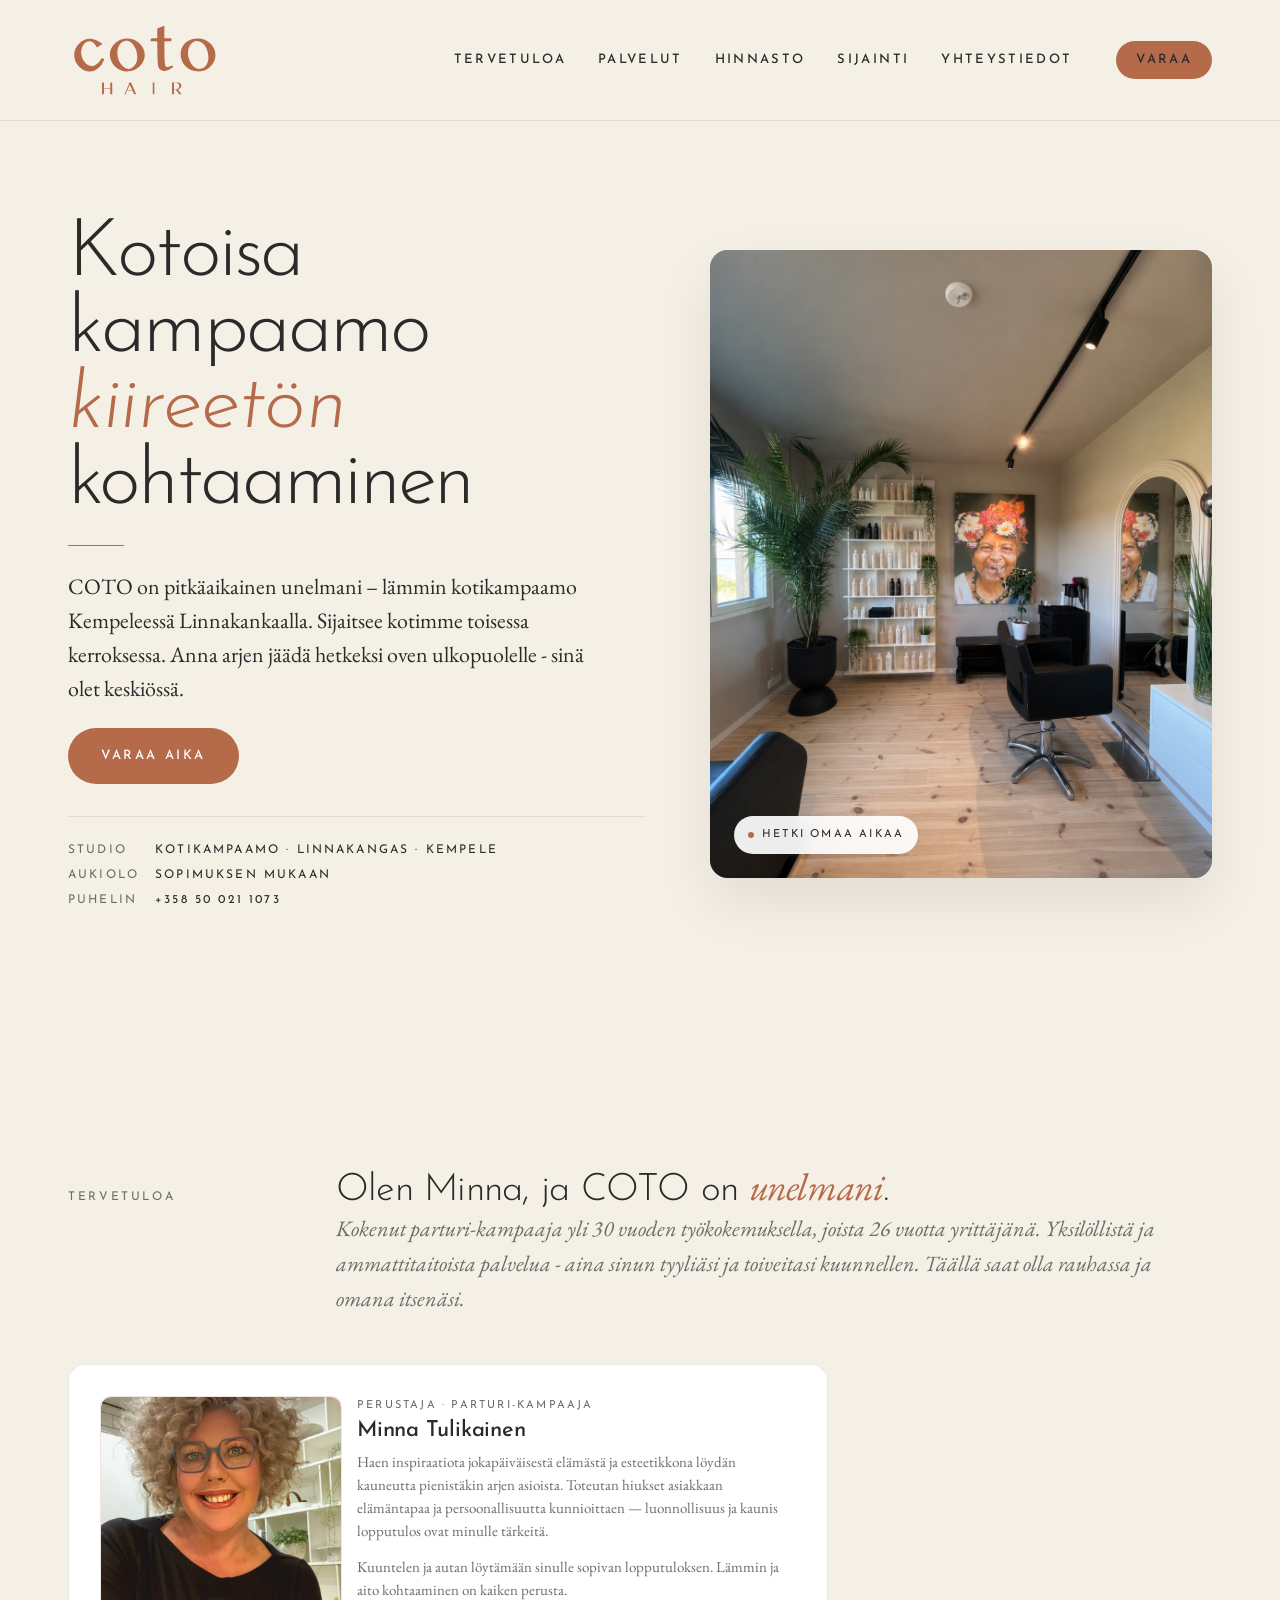
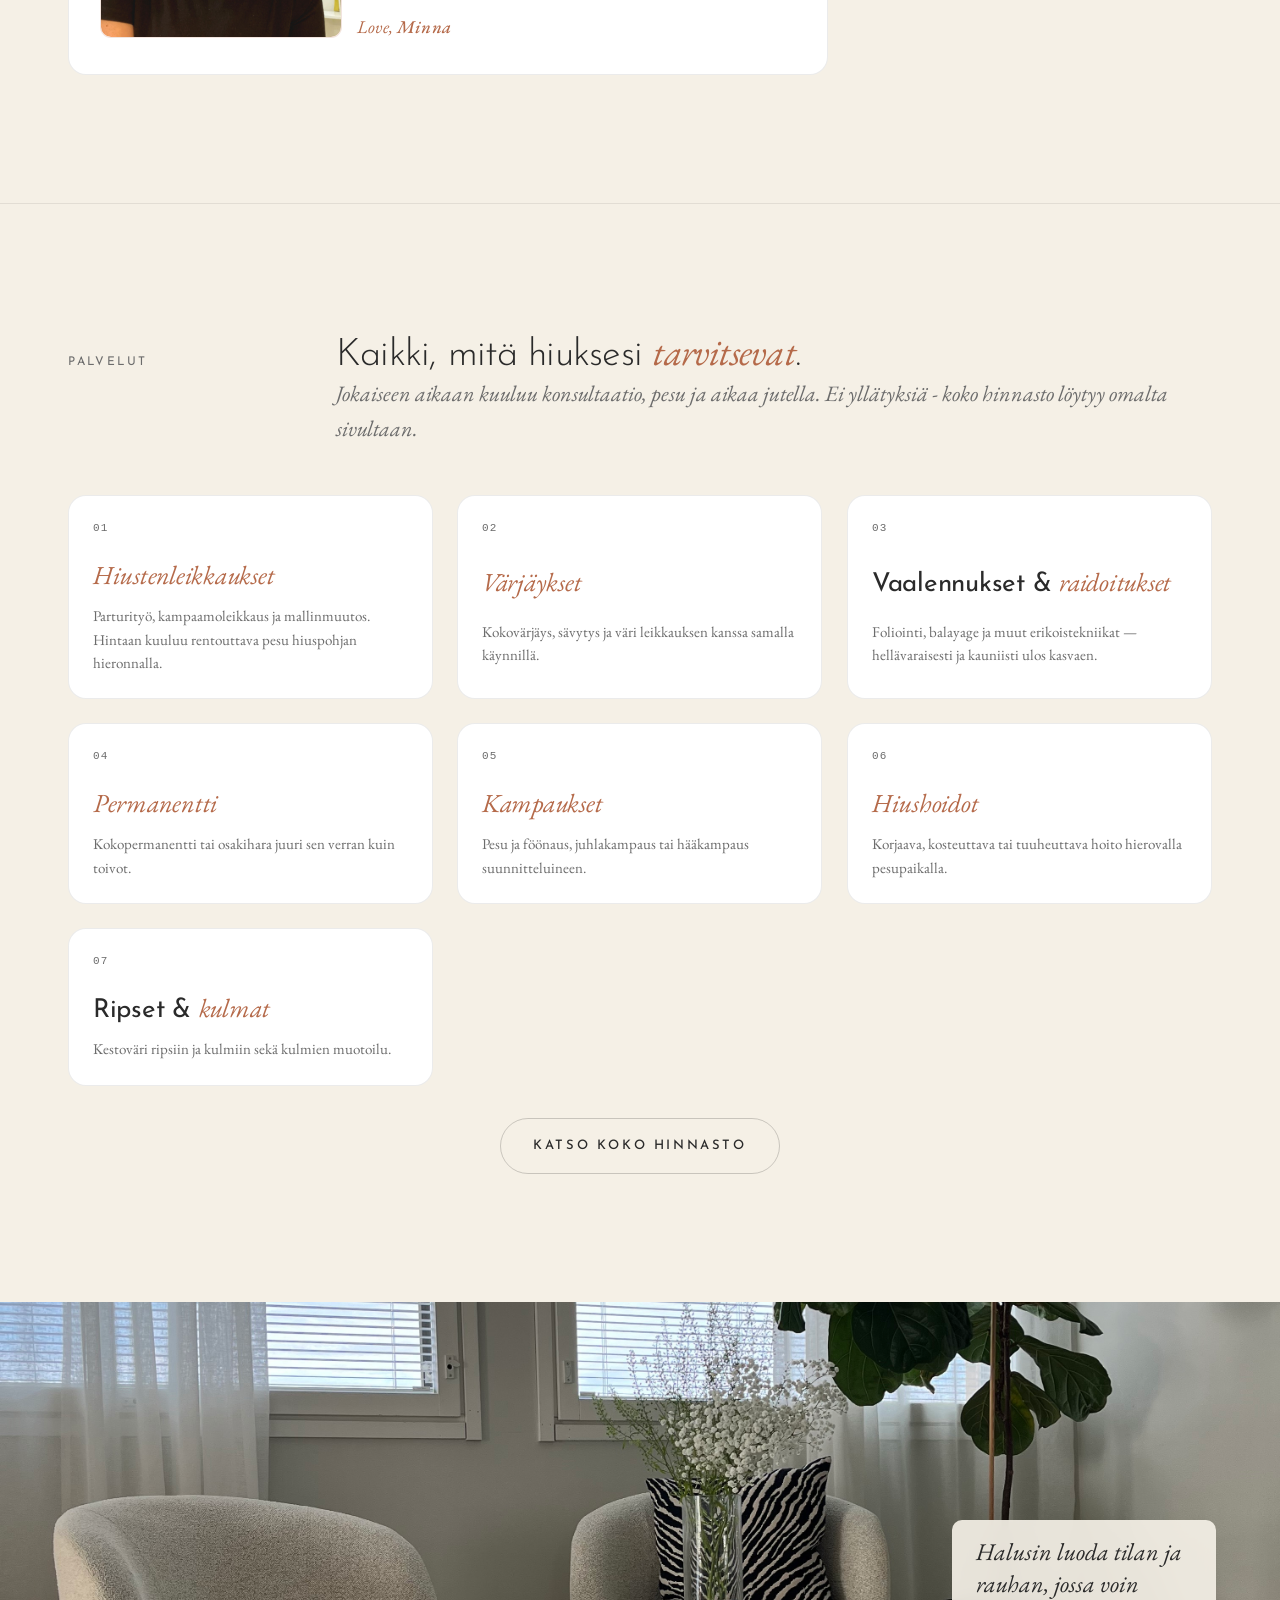
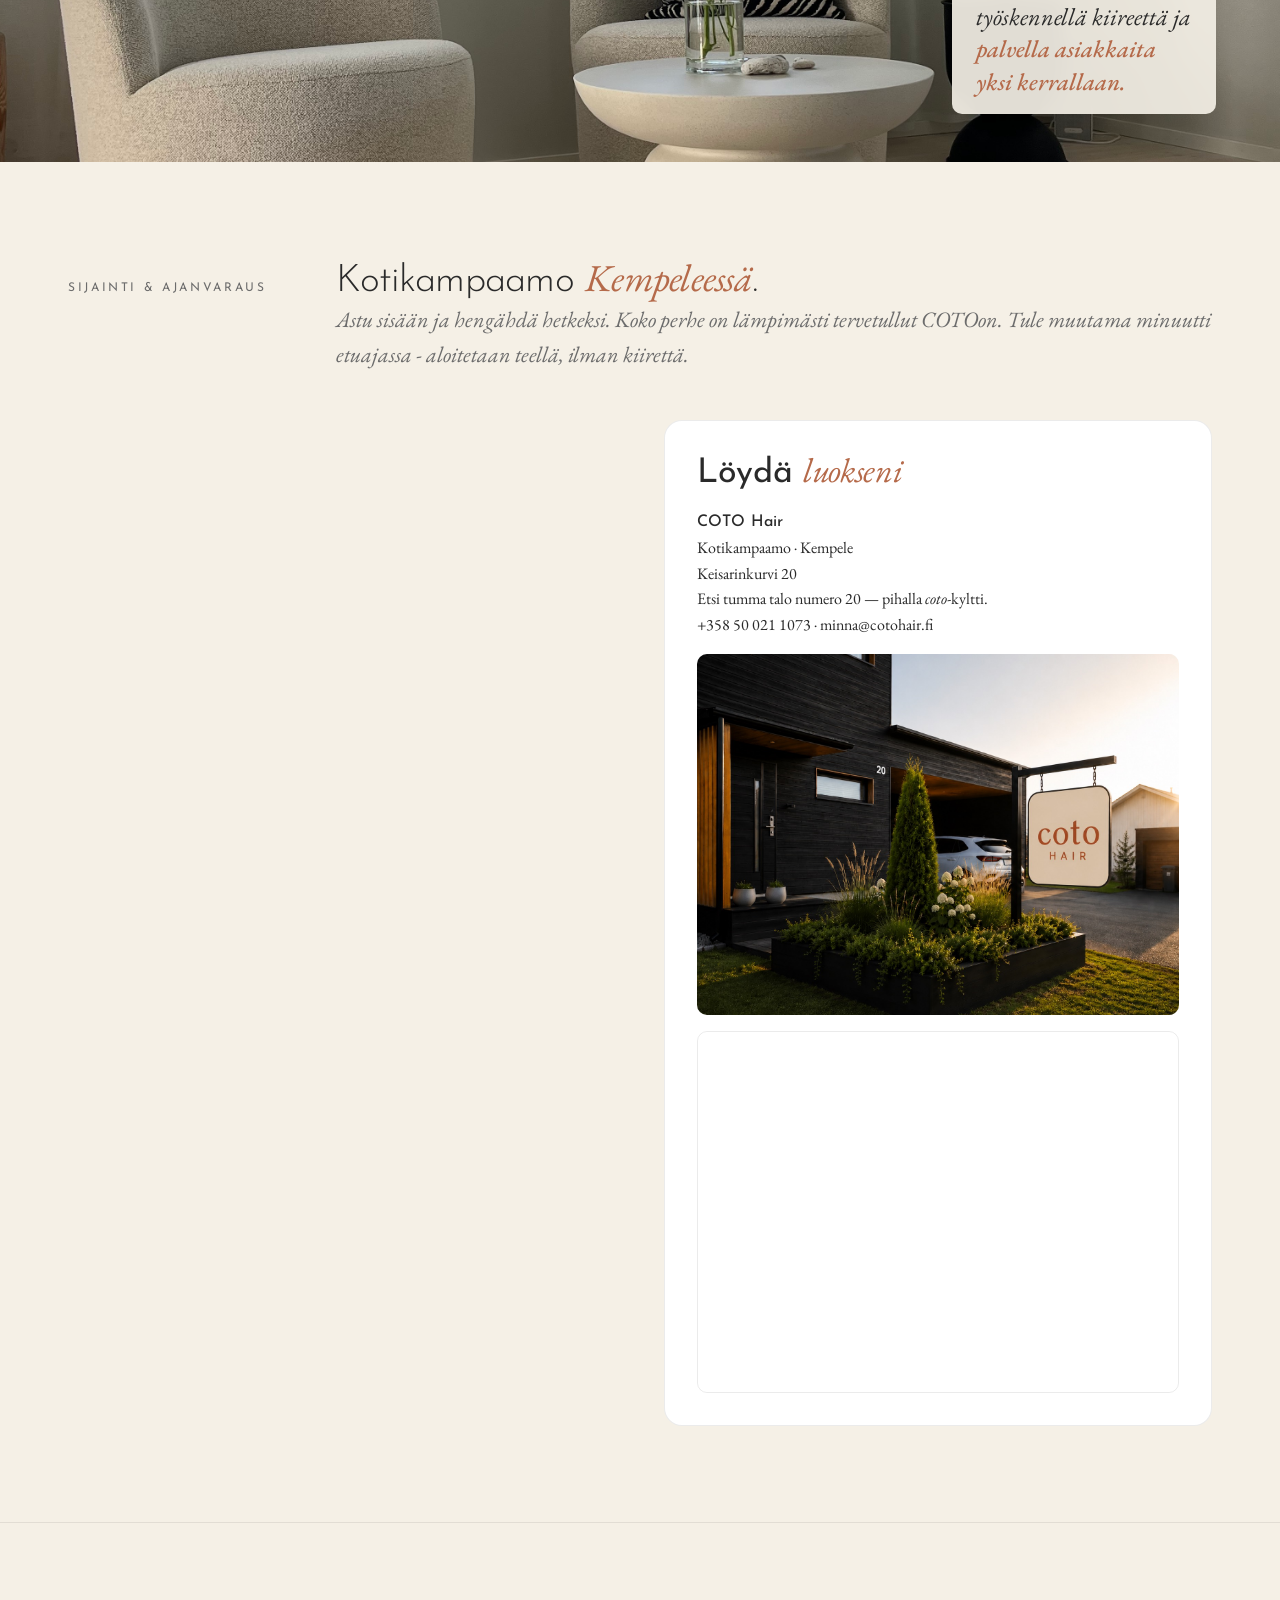
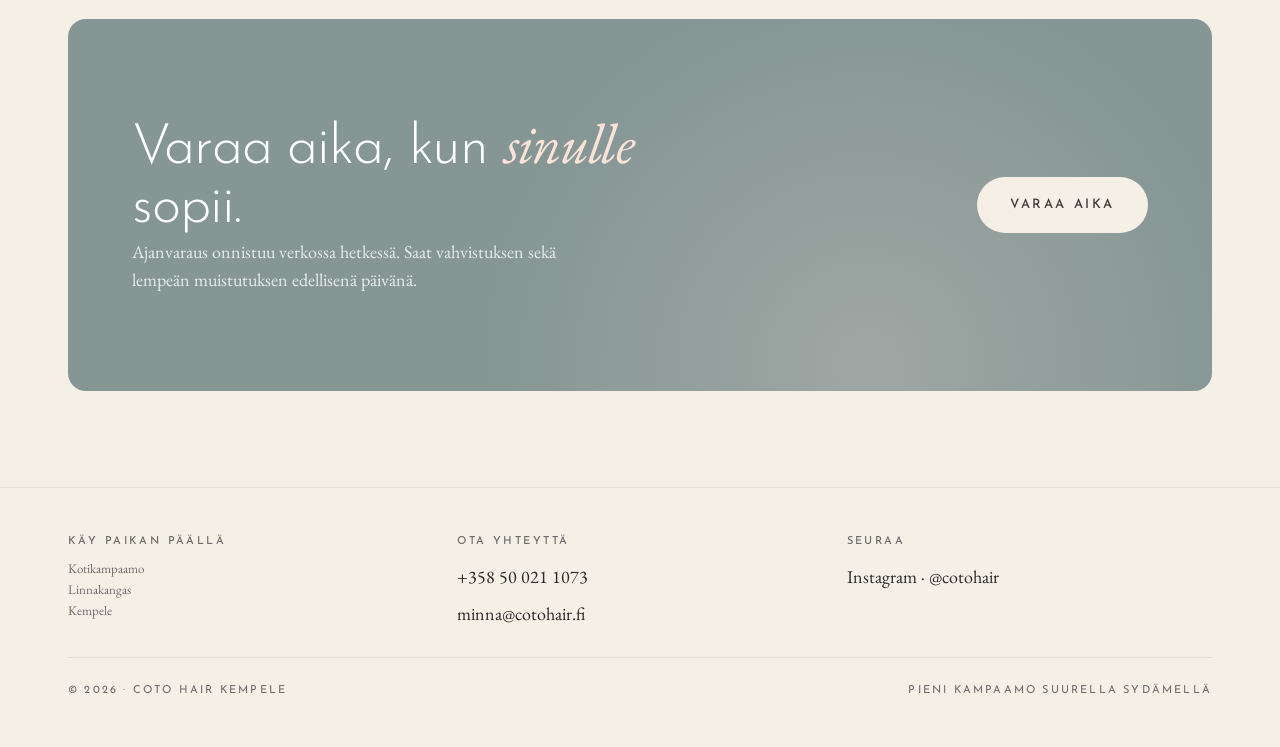
==== commit 1925e555: "Fnishing the phone version" ====
--- a/index.html
+++ b/index.html
@@ -66,9 +66,9 @@
           <hr class="rule rule--left reveal delay-2" />
 
           <p class="hero__lead reveal delay-2">
-            COTO on pitkäaikainen unelmani - lämmin kotikampaamo Kempeleessä Linnakankaalla. 
-            Kotimme toisessa kerroksessa, jossa hetken irrottautua arjen kiireistä.
-            Sinä olet keskiössä.
+            COTO on pitkäaikainen unelmani – lämmin kotikampaamo Kempeleessä Linnakankaalla.
+            Sijaitsee kotimme toisessa kerroksessa.
+            Anna arjen jäädä hetkeksi oven ulkopuolelle - sinä olet keskiössä.
           </p>
 
           <div class="hero__actions reveal delay-3">
@@ -93,7 +93,7 @@
                  alt="COTO Hairin sisätila: pesupaikka, kampausistuin ja iso ikkuna, josta näkyy Kempeleen pientaloalue."
                  width="1086" height="1448" />
           </picture>
-          <span class="tag-float" aria-hidden="true"><span class="dot"></span>Omat rauhalliset tilat</span>
+          <span class="tag-float" aria-hidden="true"><span class="dot"></span>Hetki omaa aikaa</span>
         </div>
       </div>
     </section>
@@ -109,6 +109,7 @@
               Kokenut parturi-kampaaja yli 30 vuoden työkokemuksella, joista 26 vuotta yrittäjänä.
               Yksilöllistä ja ammattitaitoista palvelua -
               aina sinun tyyliäsi ja toiveitasi kuunnellen.
+              Täällä saat olla rauhassa ja omana itsenäsi.
             </p>
           </div>
         </header>
@@ -148,7 +149,7 @@
             <h2 class="section__title">Kaikki, mitä hiuksesi <em class="italic">tarvitsevat</em>.</h2>
             <p class="section__desc">
               Jokaiseen aikaan kuuluu konsultaatio, pesu ja aikaa jutella.
-              Ei yllätyksiä — koko hinnasto löytyy omalta sivultaan.
+              Ei yllätyksiä - koko hinnasto löytyy omalta sivultaan.
             </p>
           </div>
         </header>
@@ -199,7 +200,7 @@
 
         <div class="section__cta reveal">
           <a class="btn btn--outline btn--lg" href="hinnasto.html">
-            Katso koko hinnasto <span class="arrow" aria-hidden="true">→</span>
+            Katso koko hinnasto
           </a>
         </div>
       </div>
@@ -215,33 +216,35 @@
       </blockquote>
     </aside>
 
-    <!-- ===================== VISIT (HOURS + LOCATION) ===================== -->
+    <!-- ===================== VISIT (BOOKING + LOCATION) ===================== -->
     <section class="section section--tight" id="visit">
       <div class="container">
         <header class="section__head reveal">
-          <p class="section__num">Sijainti &amp; aukioloajat</p>
+          <p class="section__num">Sijainti &amp; ajanvaraus</p>
           <div>
             <h2 class="section__title">Kotikampaamo <em class="italic">Kempeleessä</em>.</h2>
             <p class="section__desc">
-              Koko perhe on lämpimästi tervetullut COTOon. Tule muutama
-              minuutti etuajassa — aloitetaan teellä, ilman kiirettä.
+              Astu sisään ja hengähdä hetkeksi. Koko perhe on lämpimästi
+              tervetullut COTOon. Tule muutama minuutti etuajassa -
+              aloitetaan teellä, ilman kiirettä.
             </p>
           </div>
         </header>
 
         <div class="visit">
           <div class="visit__block reveal">
-            <h3>Aukioloajat</h3>
-            <ul class="hours">
-              <li><span class="day">Maanantai</span><span class="time closed">Suljettu</span></li>
-              <li><span class="day">Tiistai</span><span class="time">10–18</span></li>
-              <li><span class="day">Keskiviikko</span><span class="time">10–18</span></li>
-              <li><span class="day">Torstai</span><span class="time">10–18</span></li>
-              <li><span class="day">Perjantai</span><span class="time">10–18</span></li>
-              <li><span class="day">Lauantai</span><span class="time">10–15</span></li>
-              <li><span class="day">Sunnuntai</span><span class="time closed">Suljettu</span></li>
-            </ul>
-            <p class="meta" style="margin-top:auto">Ajanvaraus verkossa. Walk-in kun tuoli on vapaa.</p>
+            <h3>Ajat <em>sopimuksen mukaan</em></h3>
+            <p class="booking-note">
+              Kiinteitä aukioloaikoja ei ole — aika sovitaan aina yhdessä.
+              Kerro milloin sinulle sopii, niin etsitään sopiva hetki.
+            </p>
+
+            <div class="booking-actions">
+              <a class="btn btn--primary" href="https://varaa.timma.fi/cotohair" target="_blank" rel="noopener">Varaa verkossa</a>
+              <a class="btn btn--outline" href="tel:+358500211073">Soita +358 50 021 1073</a>
+            </div>
+
+            <p class="meta">Yksi asiakas kerrallaan · Aikaa ilman kiirettä</p>
           </div>
 
           <div class="visit__block reveal delay-1">
@@ -249,7 +252,8 @@
             <address class="address">
               <strong>COTO Hair</strong><br/>
               Kotikampaamo · Kempele<br/>
-              Tarkka osoite vahvistuksen yhteydessä<br/>
+              Keisarinkurvi 20<br/>
+              Etsi tumma talo numero 20 — pihalla <em>coto</em>-kyltti.<br/>
               <a href="tel:+358500211073">+358 50 021 1073</a> ·
               <a href="mailto:minna@cotohair.fi">minna@cotohair.fi</a>
             </address>
@@ -257,7 +261,6 @@
               <img src="assets/House.png"
                    alt="COTO Hair -kotikampaamon ulkokuva: tumma talo, jonka pihalla coto-kyltti."
                    width="1330" height="1183" loading="lazy" />
-              <figcaption>Etsi tumma talo numero 20 — pihalla <em>coto</em>-kyltti.</figcaption>
             </figure>
 
             <div class="location-map">
@@ -313,7 +316,7 @@
 
       <div class="footer__signature">
         <span>© <span data-year>2026</span> · COTO Hair Kempele</span>
-        <span>Tehty hiljaa Kempeleessä</span>
+        <span>Pieni kampaamo suurella sydämellä</span>
       </div>
     </div>
   </footer>
--- a/css/layout.css
+++ b/css/layout.css
@@ -199,7 +199,7 @@
 .hero__title {
   font-family: var(--f-display);
   font-weight: 300;
-  font-size: clamp(44px, 11vw, 120px);
+  font-size: clamp(44px, 6.5vw, 80px);
   line-height: 0.95;
   letter-spacing: -0.035em;
   margin: 0;
@@ -286,6 +286,8 @@
     align-items: center;
   }
   .hero__visual { aspect-ratio: 4/5; }
+  /* Keep the meta rule off the booking button's bottom edge */
+  .hero__meta { margin-top: var(--s-6); }
 }
 
 /* ========== Services grid ========== */
--- a/css/components.css
+++ b/css/components.css
@@ -225,31 +225,52 @@
   font-style: italic;
   color: var(--c-sienna);
 }
-.hours {
+/* Booking by appointment — replaces the fixed opening-hours list */
+.booking-note {
+  font-style: italic;
+  color: var(--c-mute);
+  font-size: var(--fs-lead);
+}
+.booking-steps {
   list-style: none;
   margin: 0;
   padding: 0;
   display: grid;
   gap: var(--s-2);
 }
-.hours li {
-  display: grid;
-  grid-template-columns: 1fr auto;
-  gap: var(--s-3);
-  padding: 10px 0;
+.booking-steps li {
+  display: grid;
+  grid-template-columns: auto 1fr;
+  gap: var(--s-4);
+  padding: var(--s-3) 0;
   border-bottom: 1px dashed var(--c-line);
-  font-size: 15px;
-}
-.hours li:last-child { border-bottom: none; }
-.hours .day {
+}
+.booking-steps li:last-child { border-bottom: none; }
+.booking-steps__num {
   font-family: var(--f-display);
   font-size: 12px;
   letter-spacing: 0.18em;
-  text-transform: uppercase;
-  color: var(--c-mute);
-}
-.hours .time { font-variant-numeric: tabular-nums; color: var(--c-ink); }
-.hours .time.closed { color: var(--c-mute); font-style: italic; }
+  color: var(--c-sienna);
+  font-variant-numeric: tabular-nums;
+  padding-top: 3px;
+  width: 2.4em;
+}
+.booking-steps h4 {
+  font-family: var(--f-display);
+  font-size: 12px;
+  font-weight: 400;
+  letter-spacing: 0.18em;
+  text-transform: uppercase;
+  color: var(--c-mute);
+  margin-bottom: 6px;
+}
+.booking-steps p { font-size: 15px; }
+.booking-actions {
+  display: flex;
+  flex-wrap: wrap;
+  gap: var(--s-3);
+  margin-top: var(--s-2);
+}
 
 .address {
   font-style: normal;
@@ -638,12 +659,15 @@
   }
   .visit__block h3 em { color: var(--c-sienna); }
   .visit__block .meta { text-align: center; }
-  .hours {
+  .booking-note { margin-inline: auto; max-width: 34ch; }
+  .booking-steps {
     width: 100%;
     max-width: 22rem;
     margin-inline: auto;
   }
-  .hours li { text-align: left; }
+  .booking-steps li { text-align: left; }
+  .booking-actions { justify-content: center; width: 100%; }
+  .booking-actions .btn { flex: 1 1 100%; justify-content: center; }
   .address {
     text-align: center;
     line-height: 1.7;
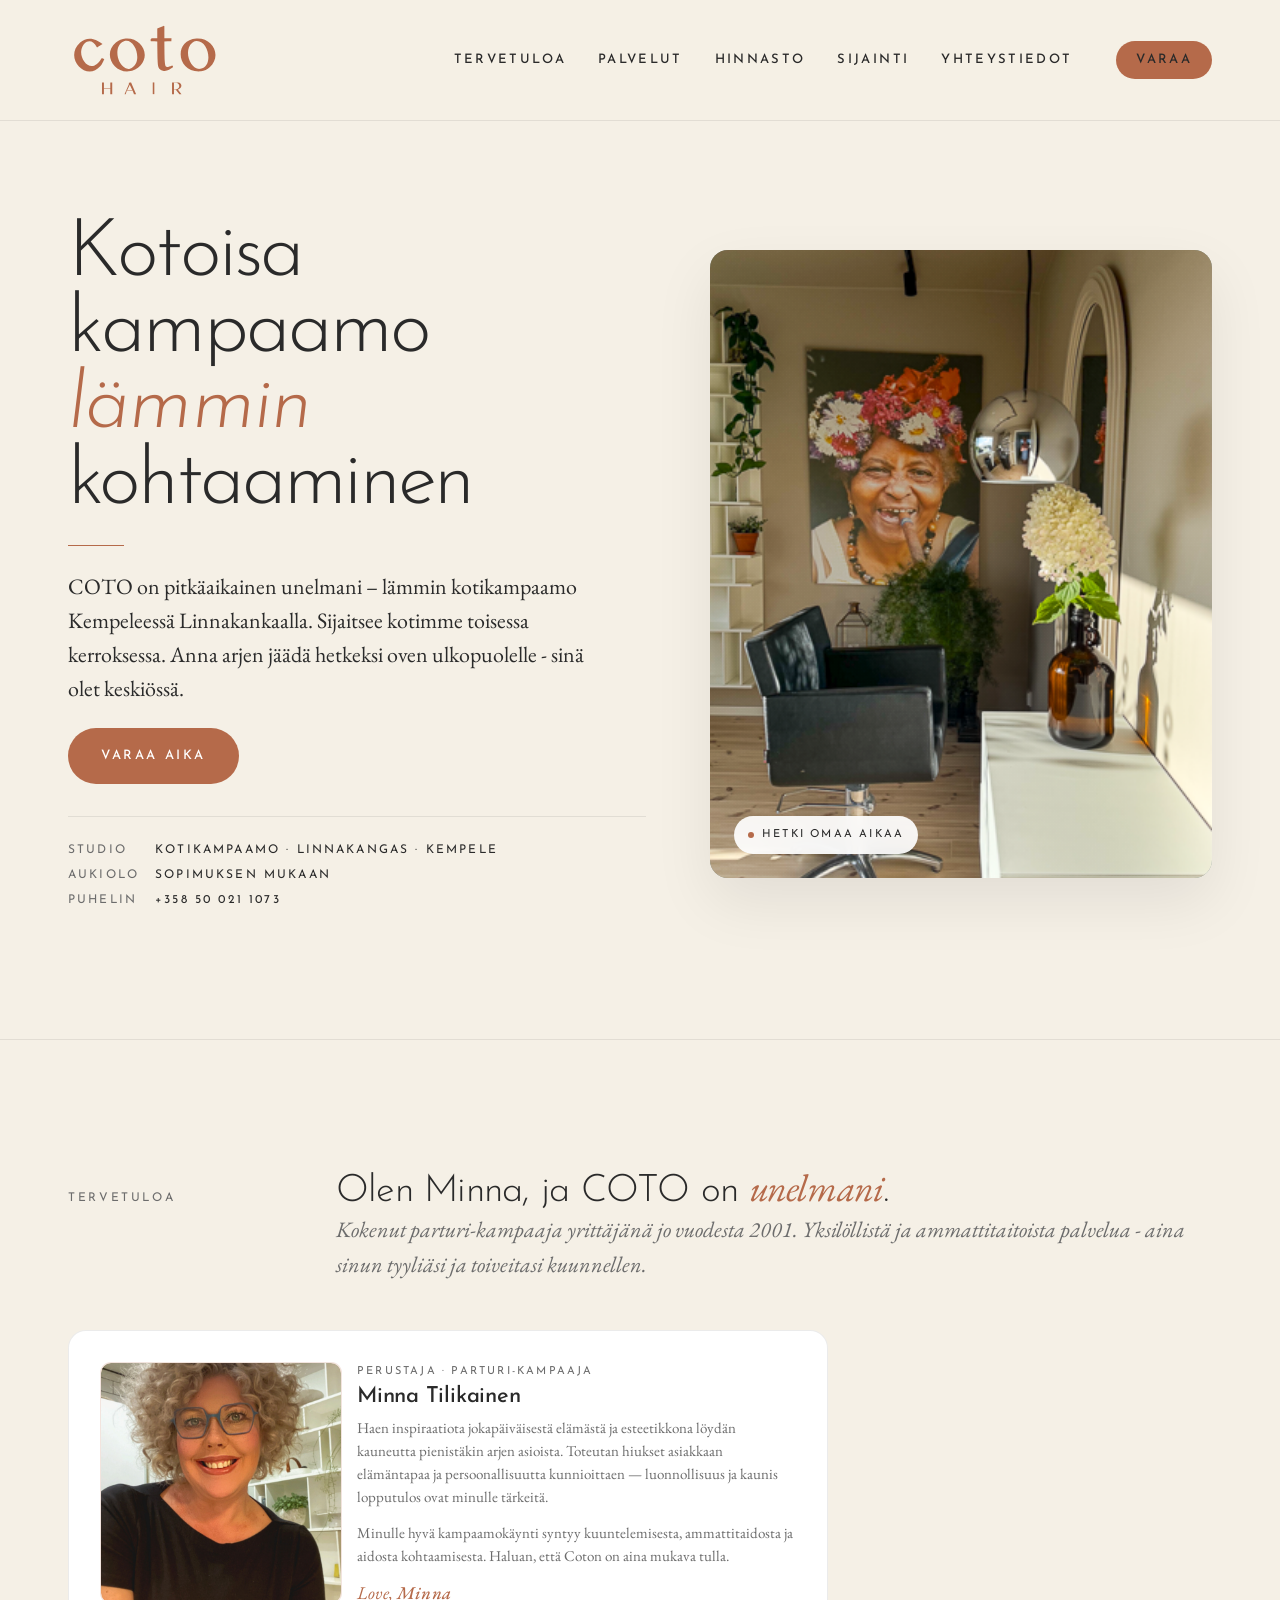
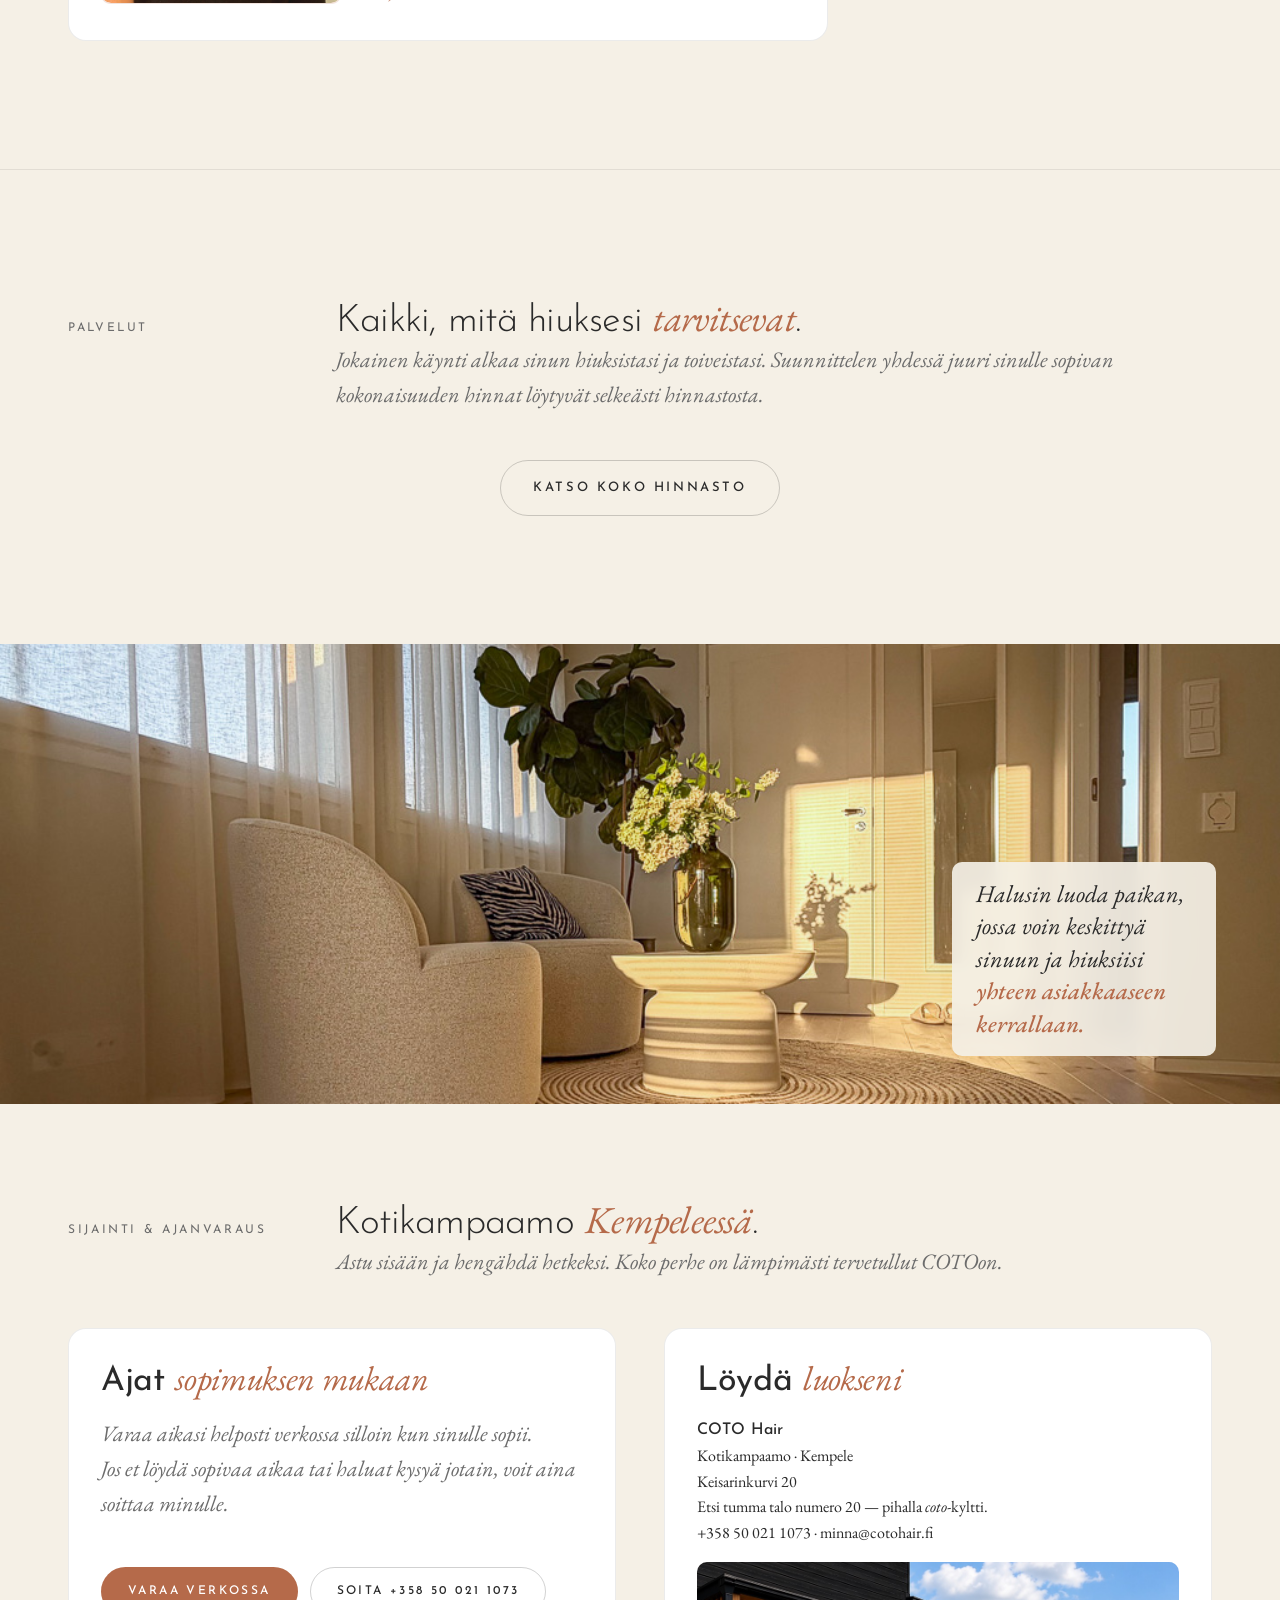
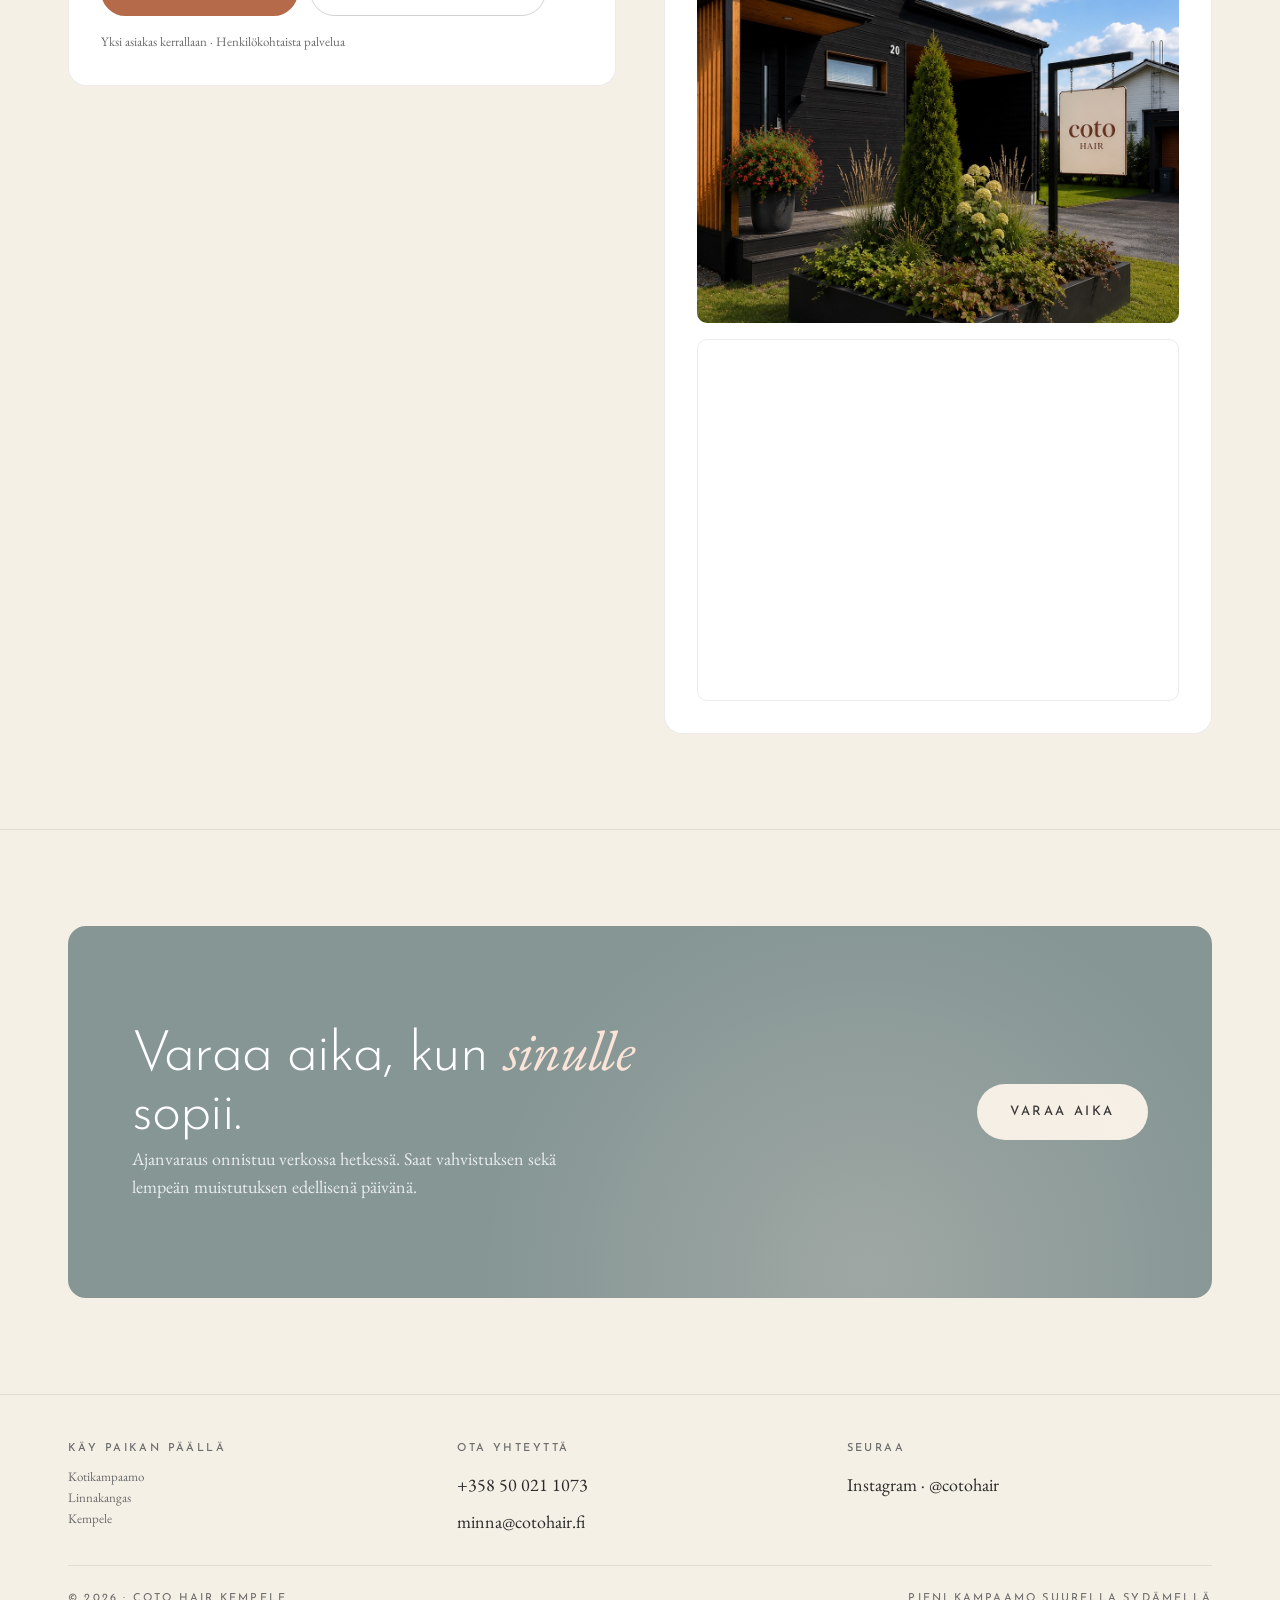
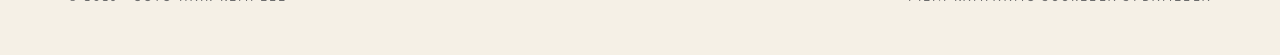
==== commit a0885fd9: "Last changes to the web version" ====
--- a/index.html
+++ b/index.html
@@ -5,7 +5,7 @@
   <meta name="viewport" content="width=device-width, initial-scale=1" />
   <meta name="theme-color" content="#f5f0e6" />
   <title>COTO Hair — Kotoisa kampaamo, kiireetön kohtaaminen · Kempele</title>
-  <meta name="description" content="COTO on kotoisa parturi-kampaamo Kempeleessä. Kokenut kampaaja Minna Tulikainen ottaa sinut vastaan kiireettömässä ympäristössä — sinä olet keskiössä. Varaa aika verkossa." />
+  <meta name="description" content="COTO on kotoisa parturi-kampaamo Kempeleessä. Kokenut kampaaja Minna Tilikainen ottaa sinut vastaan kiireettömässä ympäristössä — sinä olet keskiössä. Varaa aika verkossa." />
 
   <link rel="icon" type="image/png" href="assets/logo.png" />
   <link rel="preconnect" href="https://fonts.googleapis.com" />
@@ -60,7 +60,7 @@
       <div class="container hero__inner">
         <div class="hero__copy">
           <h1 class="hero__title reveal delay-1">
-            <span class="hero__word">Kotoisa</span> <span class="hero__word">kampaamo</span><br/><span class="hero__word"><em>kiireetön</em></span> <span class="hero__word">kohtaaminen</span>
+            <span class="hero__word">Kotoisa</span> <span class="hero__word">kampaamo</span><br/><span class="hero__word"><em>lämmin</em></span> <span class="hero__word">kohtaaminen</span>
           </h1>
 
           <hr class="rule rule--left reveal delay-2" />
@@ -89,7 +89,7 @@
         <div class="hero__visual reveal delay-2">
           <picture>
             <source media="(max-width: 899px)" srcset="assets/Salon2.jpg" width="2348" height="3526" />
-            <img src="assets/Salon.png"
+            <img src="assets/Salon3.png"
                  alt="COTO Hairin sisätila: pesupaikka, kampausistuin ja iso ikkuna, josta näkyy Kempeleen pientaloalue."
                  width="1086" height="1448" />
           </picture>
@@ -106,10 +106,9 @@
           <div>
             <h2 class="section__title">Olen Minna, ja COTO on <em class="italic">unelmani</em>.</h2>
             <p class="section__desc">
-              Kokenut parturi-kampaaja yli 30 vuoden työkokemuksella, joista 26 vuotta yrittäjänä.
+              Kokenut parturi-kampaaja yrittäjänä jo vuodesta 2001.
               Yksilöllistä ja ammattitaitoista palvelua -
               aina sinun tyyliäsi ja toiveitasi kuunnellen.
-              Täällä saat olla rauhassa ja omana itsenäsi.
             </p>
           </div>
         </header>
@@ -118,20 +117,22 @@
           <article class="stylist reveal">
             <div class="stylist__avatar">
               <img src="assets/Minna.jpg"
-                   alt="Minna Tulikainen, COTO Hairin parturi-kampaaja."
+                   alt="Minna Tilikainen, COTO Hairin parturi-kampaaja."
                    width="1402" height="2048" loading="lazy" />
             </div>
             <div class="stylist__body">
               <p class="stylist__role">Perustaja · Parturi-kampaaja</p>
-              <h3 class="stylist__name">Minna Tulikainen</h3>
+              <h3 class="stylist__name">Minna Tilikainen</h3>
               <p class="stylist__bio">
                 Haen inspiraatiota jokapäiväisestä elämästä ja esteetikkona löydän kauneutta
                 pienistäkin arjen asioista. Toteutan hiukset asiakkaan elämäntapaa ja persoonallisuutta
                 kunnioittaen — luonnollisuus ja kaunis lopputulos ovat minulle tärkeitä.
               </p>
               <p class="stylist__bio">
-                Kuuntelen ja autan löytämään sinulle sopivan lopputuloksen.
-                Lämmin ja aito kohtaaminen on kaiken perusta.
+                Minulle hyvä kampaamokäynti syntyy
+                kuuntelemisesta, ammattitaidosta ja
+                aidosta kohtaamisesta.
+                Haluan, että Coton on aina mukava tulla.
               </p>
               <p class="stylist__signoff">Love, <em>Minna</em></p>
             </div>
@@ -148,55 +149,15 @@
           <div>
             <h2 class="section__title">Kaikki, mitä hiuksesi <em class="italic">tarvitsevat</em>.</h2>
             <p class="section__desc">
-              Jokaiseen aikaan kuuluu konsultaatio, pesu ja aikaa jutella.
-              Ei yllätyksiä - koko hinnasto löytyy omalta sivultaan.
+              Jokainen käynti alkaa sinun hiuksistasi ja toiveistasi.
+              Suunnittelen yhdessä juuri sinulle
+              sopivan kokonaisuuden
+              hinnat löytyvät selkeästi hinnastosta.
+
+
             </p>
           </div>
         </header>
-
-        <div class="services">
-          <article class="service reveal">
-            <p class="service__index">01</p>
-            <h3 class="service__name"><em>Hiustenleikkaukset</em></h3>
-            <p class="service__desc">Parturityö, kampaamoleikkaus ja mallinmuutos. Hintaan kuuluu rentouttava pesu hiuspohjan hieronnalla.</p>
-          </article>
-
-          <article class="service reveal delay-1">
-            <p class="service__index">02</p>
-            <h3 class="service__name"><em>Värjäykset</em></h3>
-            <p class="service__desc">Kokovärjäys, sävytys ja väri leikkauksen kanssa samalla käynnillä.</p>
-          </article>
-
-          <article class="service reveal delay-2">
-            <p class="service__index">03</p>
-            <h3 class="service__name">Vaalennukset &amp; <em>raidoitukset</em></h3>
-            <p class="service__desc">Foliointi, balayage ja muut erikoistekniikat — hellävaraisesti ja kauniisti ulos kasvaen.</p>
-          </article>
-
-          <article class="service reveal">
-            <p class="service__index">04</p>
-            <h3 class="service__name"><em>Permanentti</em></h3>
-            <p class="service__desc">Kokopermanentti tai osakihara juuri sen verran kuin toivot.</p>
-          </article>
-
-          <article class="service reveal delay-1">
-            <p class="service__index">05</p>
-            <h3 class="service__name"><em>Kampaukset</em></h3>
-            <p class="service__desc">Pesu ja föönaus, juhlakampaus tai hääkampaus suunnitteluineen.</p>
-          </article>
-
-          <article class="service reveal delay-2">
-            <p class="service__index">06</p>
-            <h3 class="service__name"><em>Hiushoidot</em></h3>
-            <p class="service__desc">Korjaava, kosteuttava tai tuuheuttava hoito hierovalla pesupaikalla.</p>
-          </article>
-
-          <article class="service reveal">
-            <p class="service__index">07</p>
-            <h3 class="service__name">Ripset &amp; <em>kulmat</em></h3>
-            <p class="service__desc">Kestoväri ripsiin ja kulmiin sekä kulmien muotoilu.</p>
-          </article>
-        </div>
 
         <div class="section__cta reveal">
           <a class="btn btn--outline btn--lg" href="hinnasto.html">
@@ -208,11 +169,11 @@
 
     <!-- ===================== EDITORIAL BAND ===================== -->
     <aside class="editorial-band reveal" aria-hidden="true">
-      <img src="assets/WaitingArea.jpeg"
+      <img src="assets/Waiting2.jpg"
            alt=""
            width="3024" height="4032" loading="lazy" />
       <blockquote class="editorial-band__quote">
-        Halusin luoda tilan ja rauhan, jossa voin työskennellä kiireettä ja <em>palvella asiakkaita yksi kerrallaan.</em>
+        Halusin luoda paikan, jossa voin keskittyä sinuun ja hiuksiisi <em>yhteen asiakkaaseen kerrallaan.</em>
       </blockquote>
     </aside>
 
@@ -225,8 +186,7 @@
             <h2 class="section__title">Kotikampaamo <em class="italic">Kempeleessä</em>.</h2>
             <p class="section__desc">
               Astu sisään ja hengähdä hetkeksi. Koko perhe on lämpimästi
-              tervetullut COTOon. Tule muutama minuutti etuajassa -
-              aloitetaan teellä, ilman kiirettä.
+              tervetullut COTOon.
             </p>
           </div>
         </header>
@@ -235,8 +195,8 @@
           <div class="visit__block reveal">
             <h3>Ajat <em>sopimuksen mukaan</em></h3>
             <p class="booking-note">
-              Kiinteitä aukioloaikoja ei ole — aika sovitaan aina yhdessä.
-              Kerro milloin sinulle sopii, niin etsitään sopiva hetki.
+              Varaa aikasi helposti verkossa silloin kun sinulle sopii.<br/>
+              Jos et löydä sopivaa aikaa tai haluat kysyä jotain, voit aina soittaa minulle.
             </p>
 
             <div class="booking-actions">
@@ -244,7 +204,7 @@
               <a class="btn btn--outline" href="tel:+358500211073">Soita +358 50 021 1073</a>
             </div>
 
-            <p class="meta">Yksi asiakas kerrallaan · Aikaa ilman kiirettä</p>
+            <p class="meta">Yksi asiakas kerrallaan · Henkilökohtaista palvelua</p>
           </div>
 
           <div class="visit__block reveal delay-1">
@@ -258,7 +218,7 @@
               <a href="mailto:minna@cotohair.fi">minna@cotohair.fi</a>
             </address>
             <figure class="location-photo">
-              <img src="assets/House.png"
+              <img src="assets/House2.png"
                    alt="COTO Hair -kotikampaamon ulkokuva: tumma talo, jonka pihalla coto-kyltti."
                    width="1330" height="1183" loading="lazy" />
             </figure>
--- a/css/layout.css
+++ b/css/layout.css
@@ -180,6 +180,9 @@
     max-width: none;
   }
   .section__title { font-size: var(--fs-h3); }
+  /* The hero isn't a .section, so it misses the divider rule above.
+     On mobile it's a full-bleed photo hero where a hairline would read as an edge. */
+  .hero + .section { border-top: 1px solid var(--c-line); }
 }
 
 /* ========== Hero ========== */
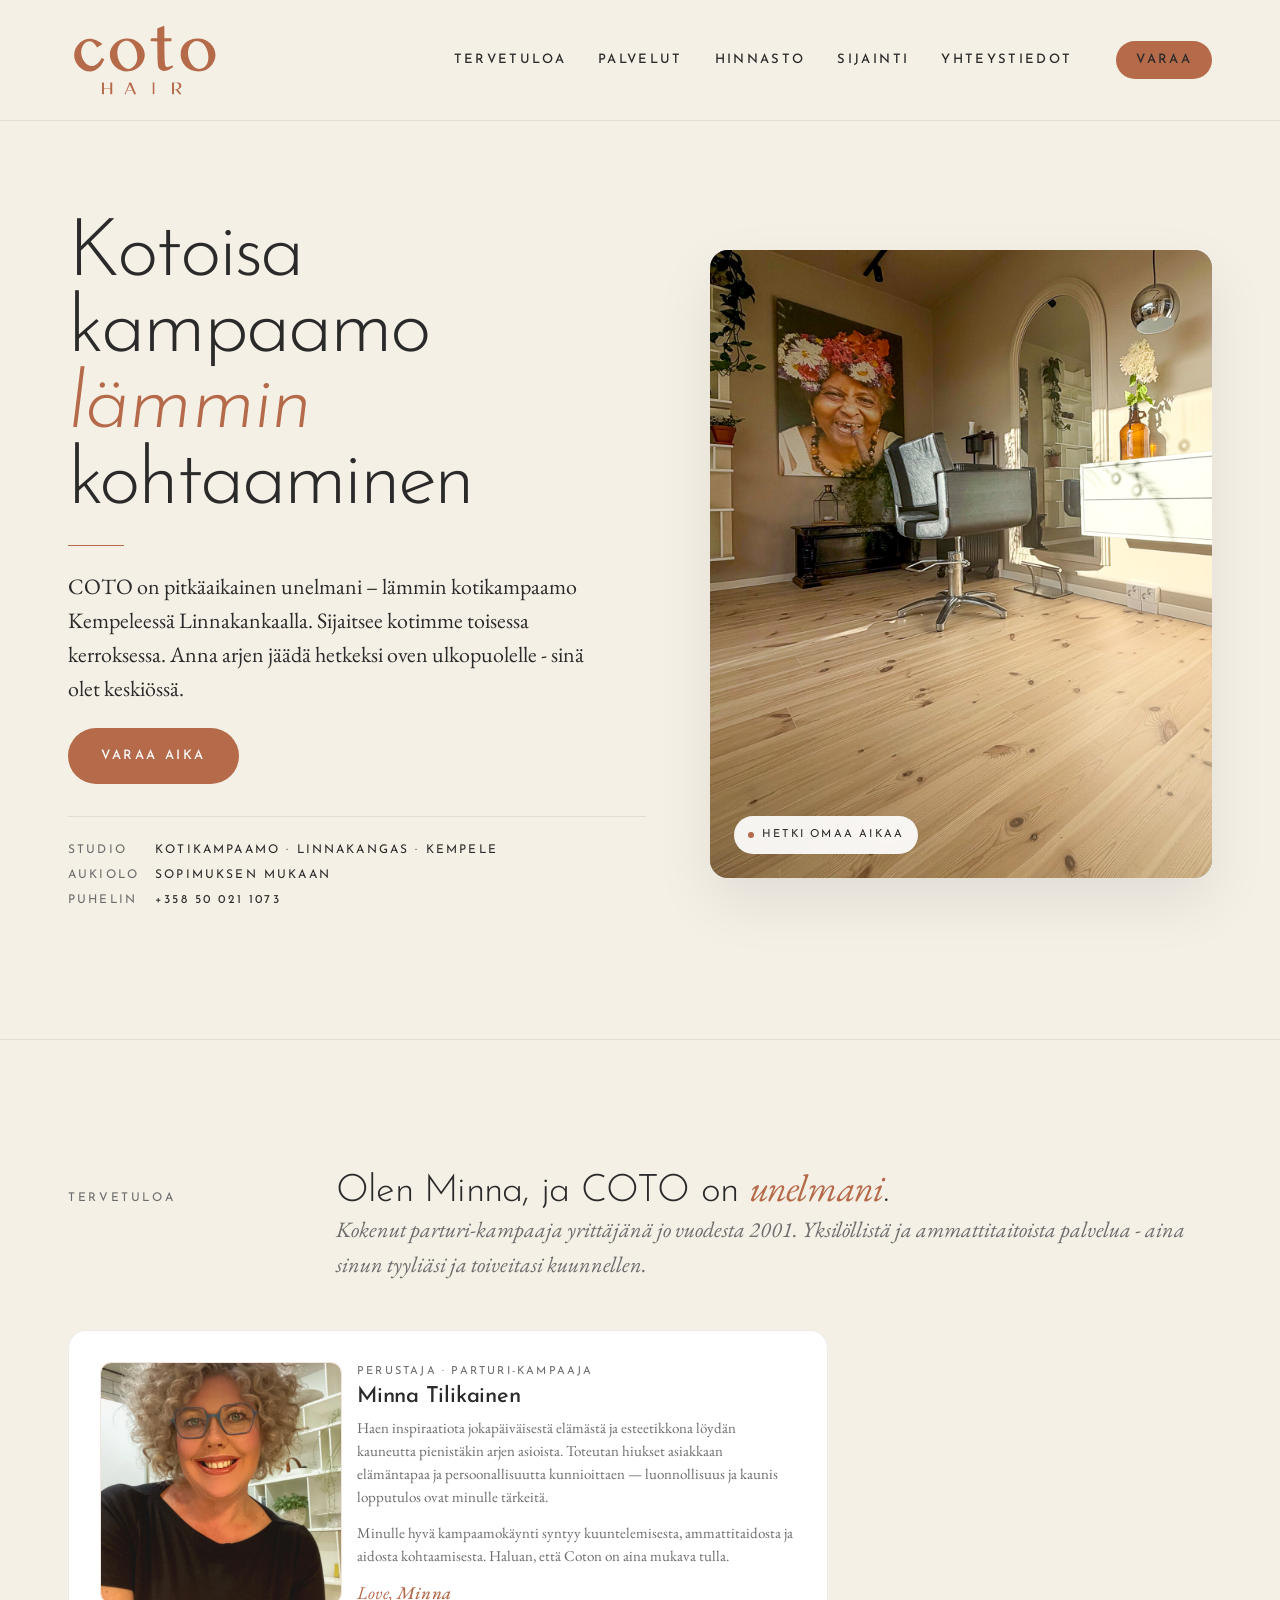
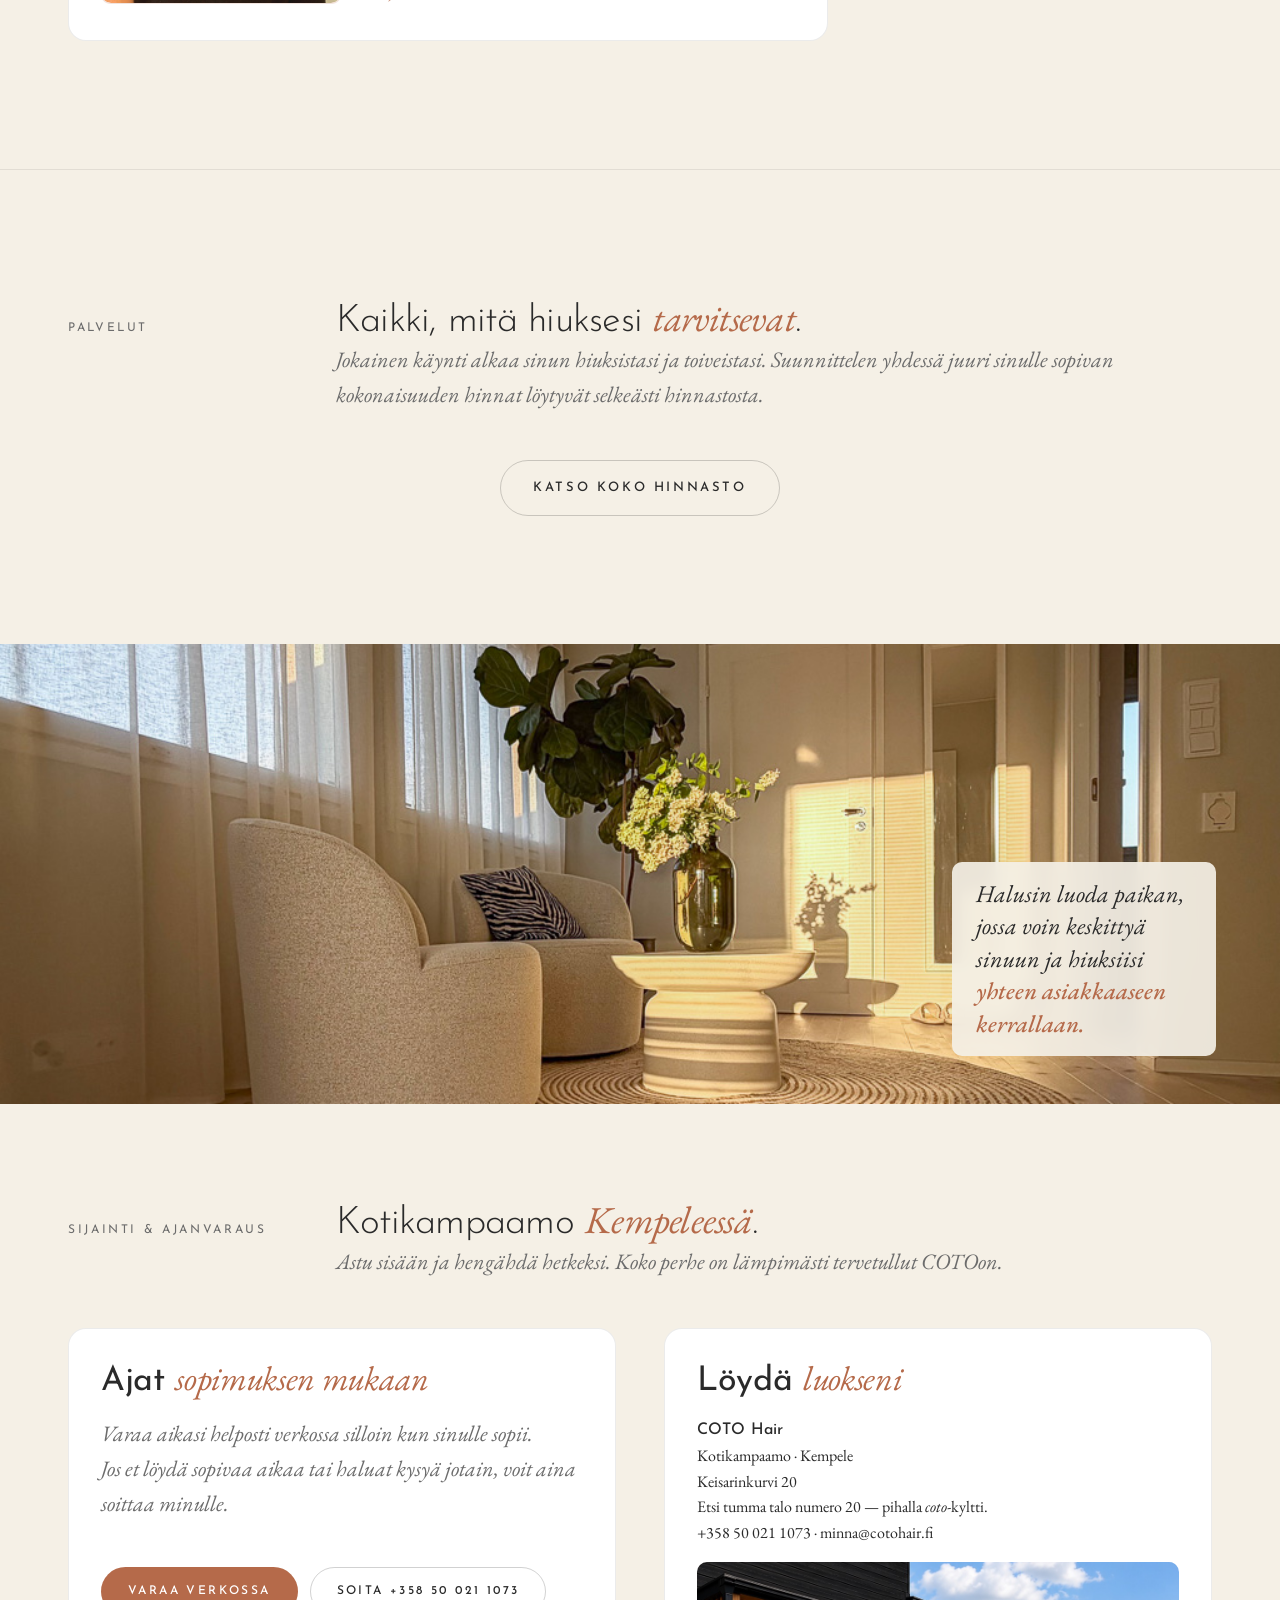
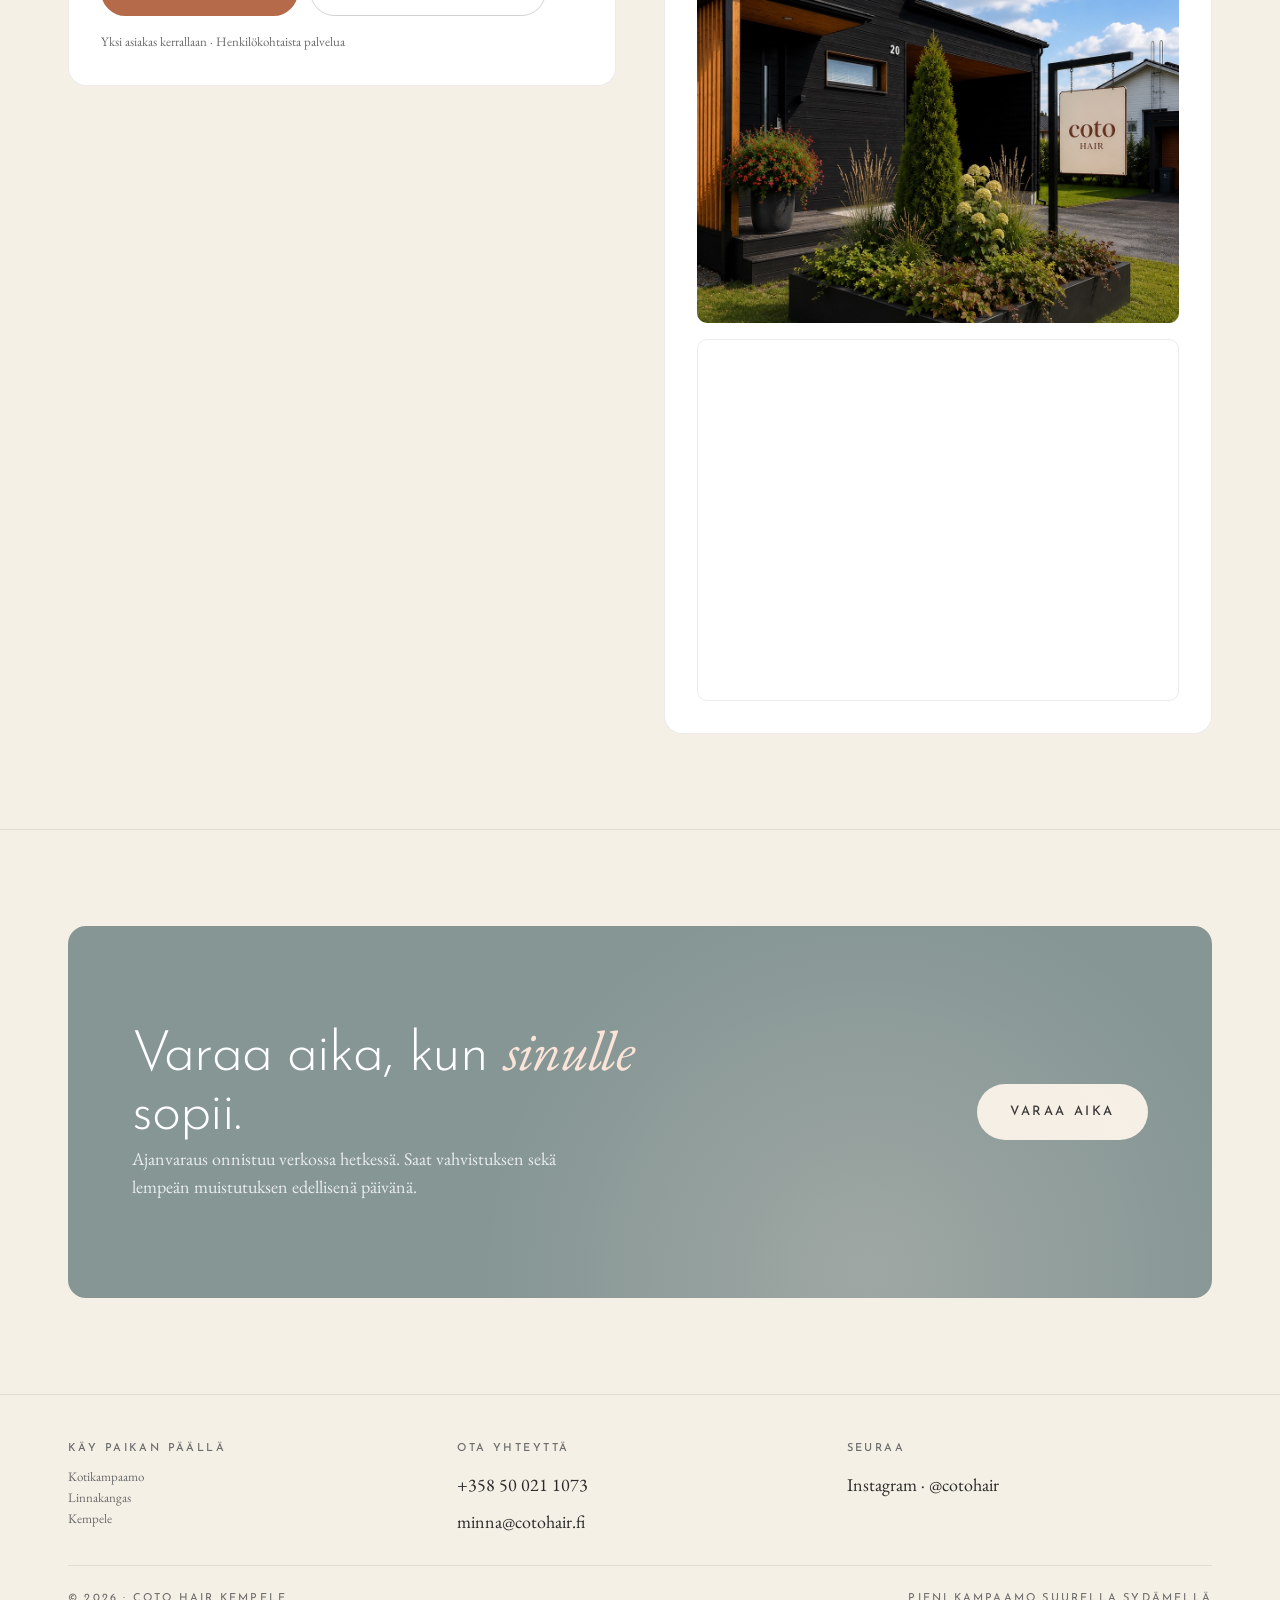
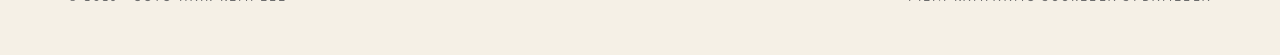
==== commit 99f1238f: "Fixing the Hero picture for mobile" ====
--- a/index.html
+++ b/index.html
@@ -88,7 +88,7 @@
 
         <div class="hero__visual reveal delay-2">
           <picture>
-            <source media="(max-width: 899px)" srcset="assets/Salon2.jpg" width="2348" height="3526" />
+            <source media="(max-width: 899px)" srcset="assets/Hero.png" width="2348" height="3526" />
             <img src="assets/Salon3.png"
                  alt="COTO Hairin sisätila: pesupaikka, kampausistuin ja iso ikkuna, josta näkyy Kempeleen pientaloalue."
                  width="1086" height="1448" />
--- a/css/layout.css
+++ b/css/layout.css
@@ -398,9 +398,12 @@
    Mobile (< 900px) — centered editorial layout
    Mirrors the BestOption.html composition: everything aligns
    to the page axis, section labels sit above titles, and the
-   hero loses its visual card for a quiet, typographic open.
+   hero uses a visible salon photo with a lower-third title.
    ========================================================= */
 @media (max-width: 899px) {
+
+  /* Readable mobile copy without changing the desktop type scale */
+  :root { --fs-body: 18px; }
 
   /* Section heads centered, label stacked above title */
   .section__head {
@@ -428,21 +431,28 @@
   .section__title em { font-style: italic; color: var(--c-sienna); }
   .section__desc { font-style: normal; color: var(--c-mute); }
 
-  /* Hero — photo backdrop with warm dark scrim, centered light text */
+  /* Hero — visible photo, lower-third title, copy below the image */
   .hero {
-    padding-top: clamp(var(--s-7), 14vh, var(--s-9));
+    padding-top: 0;
     padding-bottom: var(--s-8);
-    min-height: 88vh;
-    min-height: 88dvh;
-    color: var(--c-paper);
-  }
-  .hero__inner { text-align: center; gap: var(--s-5); }
+    min-height: auto;
+    color: var(--c-ink);
+    background: var(--c-paper);
+  }
+  .hero__inner {
+    display: grid;
+    grid-template-columns: 1fr;
+    grid-template-areas:
+      "photo"
+      "lead"
+      "actions"
+      "meta";
+    text-align: center;
+    gap: 0;
+    padding-inline: 0;
+  }
   .hero__copy {
-    display: grid;
-    justify-items: center;
-    gap: var(--s-4);
-    position: relative;
-    z-index: 2;
+    display: contents;
   }
   .hero__eyebrow {
     font-family: var(--f-display);
@@ -455,10 +465,15 @@
     border-radius: var(--r-pill);
   }
   .hero__title {
+    grid-area: photo;
+    align-self: end;
+    justify-self: stretch;
+    z-index: 2;
+    margin: 0 var(--gutter) calc(var(--s-5) + var(--s-6));
     font-family: var(--f-display);
     font-style: normal;
     font-weight: 300;
-    font-size: clamp(32px, 9vw, 48px);
+    font-size: clamp(36px, 9.5vw, 50px);
     line-height: 1.05;
     letter-spacing: -0.015em;
   }
@@ -471,57 +486,76 @@
   .hero__title br { display: none; }
   .hero__title .hero__word { display: block; }
   .hero__lead {
+    grid-area: lead;
+    justify-self: center;
+    width: min(34ch, calc(100% - (2 * var(--gutter))));
     font-family: var(--f-text);
-    font-size: 17px;
+    font-size: clamp(18px, 4.8vw, 20px);
+    color: var(--c-ink);
+    max-width: 34ch;
+    margin: var(--s-7) auto 0;
+    line-height: 1.55;
+  }
+  .hero__actions {
+    grid-area: actions;
+    justify-content: center;
+    margin: var(--s-2) var(--gutter) 0;
+  }
+  .hero__meta {
+    grid-area: meta;
+    justify-self: center;
+    margin: var(--s-4) auto 0;
+    width: min(34ch, calc(100% - (2 * var(--gutter))));
+    max-width: 34ch;
+    text-align: left;
     color: var(--c-mute);
-    max-width: 32ch;
-    margin-inline: auto;
-    line-height: 1.55;
-  }
-  .hero__actions { justify-content: center; }
-  .hero__meta {
-    margin-inline: auto;
-    width: 100%;
-    max-width: 30ch;
-    text-align: left;
+    border-top-color: var(--c-line);
+    font-size: 13px;
+    letter-spacing: 0.12em;
   }
   .hero__visual {
     display: block;
-    position: absolute;
-    inset: 0;
+    grid-area: photo;
+    position: relative;
+    inset: auto;
+    width: 100%;
+    height: clamp(390px, 62svh, 520px);
     aspect-ratio: auto;
     border-radius: 0;
     box-shadow: none;
     z-index: 0;
   }
-  .hero__visual img { object-position: center 35%; }
+  .hero__visual img { object-position: center 72%; }
   .hero__visual::before {
     content: "";
     position: absolute; inset: 0;
     background:
       linear-gradient(180deg,
-        rgba(28, 22, 18, 0.55) 0%,
-        rgba(28, 22, 18, 0.45) 22%,
-        rgba(28, 22, 18, 0.55) 55%,
-        rgba(28, 22, 18, 0.85) 100%);
+        rgba(28, 22, 18, 0) 0%,
+        rgba(28, 22, 18, 0) 58%,
+        rgba(28, 22, 18, 0.14) 68%,
+        rgba(28, 22, 18, 0.58) 84%,
+        rgba(28, 22, 18, 0.82) 100%);
     z-index: 1;
     pointer-events: none;
   }
   .hero__visual::after { opacity: 0.18; }
   .hero__visual .tag-float { display: none; }
 
-  /* Text inverted for legibility on the photo */
+  /* Only the title is inverted because it sits on the photo */
   .hero__title { color: var(--c-paper); }
   .hero__title em { color: var(--c-peach); }
-  .hero__lead { color: rgba(245, 240, 230, 0.92); }
-  .hero .rule { border-color: rgba(245, 240, 230, 0.35); }
-  .hero__meta {
-    color: rgba(245, 240, 230, 0.7);
-    border-top-color: rgba(245, 240, 230, 0.22);
-  }
-  .hero__meta dt { color: rgba(245, 240, 230, 0.6); }
-  .hero__meta dd { color: var(--c-paper); }
-  .hero__meta a { color: var(--c-peach); }
+  .hero .rule {
+    grid-area: photo;
+    align-self: end;
+    justify-self: center;
+    z-index: 2;
+    margin: 0 auto var(--s-5);
+    background: var(--c-sienna);
+  }
+  .hero__meta dt { color: var(--c-mute); }
+  .hero__meta dd { color: var(--c-ink); }
+  .hero__meta a { color: var(--c-sienna); }
 
   /* Section dividers feel lighter when content is centered */
   .section + .section { border-top: none; }
--- a/css/components.css
+++ b/css/components.css
@@ -609,6 +609,21 @@
     text-transform: none;
   }
 
+  /* Increase mobile reading size while keeping labels compact */
+  .stylist__bio,
+  .price-group__intro,
+  .price-note p,
+  .address {
+    font-size: 17px;
+    line-height: 1.6;
+  }
+  .stylist__bio { max-width: 38ch; }
+  .booking-note { max-width: 38ch; }
+  .price-row__note { font-size: 14px; }
+  .price-row__name,
+  .price-row__price { font-size: 18px; }
+  .price-cells span { font-size: 17px; }
+
   /* Price groups flatten into plain lists, like the services list */
   .price-group {
     background: transparent;
@@ -638,7 +653,7 @@
     margin-inline: auto;
   }
   .stylist__avatar { margin: 0 auto var(--s-2); }
-  .stylist__bio { max-width: 32ch; margin-inline: auto; }
+  .stylist__bio { max-width: 38ch; margin-inline: auto; }
   .stylist__tags { justify-content: center; }
 
   /* Visit blocks — borderless, centered, hairline divider between */
@@ -659,7 +674,7 @@
   }
   .visit__block h3 em { color: var(--c-sienna); }
   .visit__block .meta { text-align: center; }
-  .booking-note { margin-inline: auto; max-width: 34ch; }
+  .booking-note { margin-inline: auto; max-width: 38ch; }
   .booking-steps {
     width: 100%;
     max-width: 22rem;
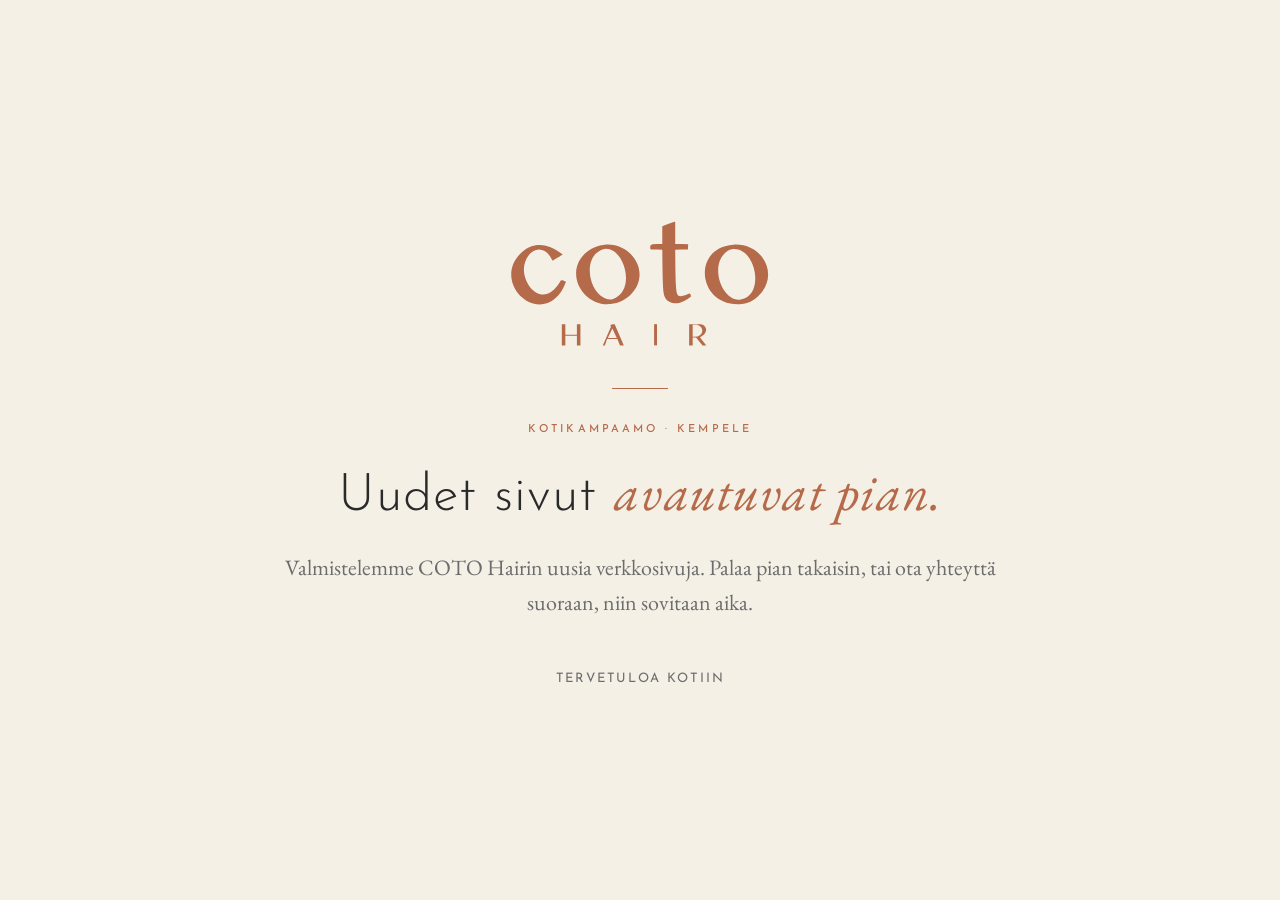
==== commit 57f1379e: "Comming soon page" ====
--- a/index.html
+++ b/index.html
@@ -4,283 +4,96 @@
   <meta charset="utf-8" />
   <meta name="viewport" content="width=device-width, initial-scale=1" />
   <meta name="theme-color" content="#f5f0e6" />
-  <title>COTO Hair — Kotoisa kampaamo, kiireetön kohtaaminen · Kempele</title>
-  <meta name="description" content="COTO on kotoisa parturi-kampaamo Kempeleessä. Kokenut kampaaja Minna Tilikainen ottaa sinut vastaan kiireettömässä ympäristössä — sinä olet keskiössä. Varaa aika verkossa." />
+  <title>COTO Hair — Uudet sivut avautuvat pian · Kempele</title>
+  <meta name="description" content="COTO Hair, kotoisa kampaamo Kempeleessä. Uudet verkkosivut avautuvat pian." />
 
   <link rel="icon" type="image/png" href="assets/logo.png" />
-  <link rel="preconnect" href="https://fonts.googleapis.com" />
-  <link rel="preconnect" href="https://fonts.gstatic.com" crossorigin />
-
   <link rel="stylesheet" href="css/tokens.css" />
   <link rel="stylesheet" href="css/base.css" />
-  <link rel="stylesheet" href="css/layout.css" />
-  <link rel="stylesheet" href="css/components.css" />
+
+  <style>
+    .soon {
+      min-height: 100vh;
+      min-height: 100dvh;
+      display: flex;
+      flex-direction: column;
+      align-items: center;
+      justify-content: center;
+      text-align: center;
+      padding: var(--s-8) var(--gutter);
+      gap: var(--s-5);
+    }
+    .soon__logo { width: clamp(180px, 40vw, 280px); height: auto; }
+    .soon__rule {
+      width: 56px;
+      height: 1px;
+      background: var(--c-sienna);
+      border: 0;
+      margin: var(--s-2) 0;
+    }
+    .soon__eyebrow {
+      font-family: var(--f-display);
+      font-size: var(--fs-eyebrow);
+      font-weight: 500;
+      letter-spacing: 0.28em;
+      text-transform: uppercase;
+      color: var(--c-sienna);
+      margin: 0;
+    }
+    .soon__title {
+      font-family: var(--f-display);
+      font-weight: 300;
+      font-size: var(--fs-h2);
+      line-height: 1.1;
+      letter-spacing: 0.02em;
+      margin: 0;
+    }
+    .soon__title em {
+      font-family: var(--f-text);
+      font-style: italic;
+      font-weight: 400;
+      color: var(--c-sienna);
+    }
+    .soon__lead {
+      font-size: var(--fs-lead);
+      color: var(--c-mute);
+      max-width: 34em;
+      margin: 0;
+    }
+    .soon__contact {
+      display: flex;
+      flex-wrap: wrap;
+      justify-content: center;
+      gap: var(--s-3) var(--s-6);
+      font-family: var(--f-display);
+      font-size: var(--fs-meta);
+      letter-spacing: 0.08em;
+    }
+    .soon__contact a { border-bottom: 1px solid var(--c-line-strong); padding-bottom: 2px; }
+    .soon__contact a:hover { border-color: var(--c-sienna); }
+    .soon__foot {
+      font-family: var(--f-display);
+      font-size: var(--fs-meta);
+      letter-spacing: 0.14em;
+      text-transform: uppercase;
+      color: var(--c-mute);
+      margin: 0;
+    }
+  </style>
 </head>
 <body>
-  <a class="skip-link" href="#main">Siirry sisältöön</a>
-
-  <!-- ===================== NAV ===================== -->
-  <header class="nav" role="banner">
-    <div class="container nav__inner">
-      <a class="nav__brand" href="#top" aria-label="Coto Hair etusivu">
-        <img src="assets/coto-hair-logo-copper.svg" alt="Coto Hair" />
-      </a>
-
-      <button class="nav__toggle"
-              type="button"
-              data-nav-toggle
-              aria-controls="primary-nav"
-              aria-expanded="false"
-              aria-label="Avaa valikko">
-        <svg data-icon-open viewBox="0 0 24 24" fill="none" stroke="currentColor" stroke-width="1.5" aria-hidden="true">
-          <line x1="4" y1="8" x2="20" y2="8"/>
-          <line x1="4" y1="16" x2="20" y2="16"/>
-        </svg>
-        <svg data-icon-close viewBox="0 0 24 24" fill="none" stroke="currentColor" stroke-width="1.5" aria-hidden="true" hidden>
-          <line x1="6" y1="6" x2="18" y2="18"/>
-          <line x1="18" y1="6" x2="6" y2="18"/>
-        </svg>
-      </button>
-
-      <nav class="nav__menu" id="primary-nav" data-nav-menu aria-label="Päävalikko">
-        <a href="#about">Tervetuloa</a>
-        <a href="#services">Palvelut</a>
-        <a href="hinnasto.html">Hinnasto</a>
-        <a href="#visit">Sijainti</a>
-        <a href="#contact">Yhteystiedot</a>
-        <a class="btn btn--primary btn--sm" href="https://varaa.timma.fi/cotohair" target="_blank" rel="noopener">Varaa</a>
-      </nav>
+  <main class="soon" id="main">
+    <img class="soon__logo" src="assets/coto-hair-logo-copper.svg" alt="Coto Hair" />
+    <hr class="soon__rule" />
+    <p class="soon__eyebrow">Kotikampaamo · Kempele</p>
+    <h1 class="soon__title">Uudet sivut <em>avautuvat pian.</em></h1>
+    <p class="soon__lead">
+      Valmistelemme COTO Hairin uusia verkkosivuja. Palaa pian takaisin,
+      tai ota yhteyttä suoraan, niin sovitaan aika.
+    </p>
+    <div class="soon__contact">
     </div>
-  </header>
-
-  <main id="main">
-
-    <!-- ===================== HERO ===================== -->
-    <section class="hero" id="top">
-      <div class="container hero__inner">
-        <div class="hero__copy">
-          <h1 class="hero__title reveal delay-1">
-            <span class="hero__word">Kotoisa</span> <span class="hero__word">kampaamo</span><br/><span class="hero__word"><em>lämmin</em></span> <span class="hero__word">kohtaaminen</span>
-          </h1>
-
-          <hr class="rule rule--left reveal delay-2" />
-
-          <p class="hero__lead reveal delay-2">
-            COTO on pitkäaikainen unelmani – lämmin kotikampaamo Kempeleessä Linnakankaalla.
-            Sijaitsee kotimme toisessa kerroksessa.
-            Anna arjen jäädä hetkeksi oven ulkopuolelle - sinä olet keskiössä.
-          </p>
-
-          <div class="hero__actions reveal delay-3">
-            <a class="btn btn--primary btn--lg" href="https://varaa.timma.fi/cotohair" target="_blank" rel="noopener">
-              Varaa aika
-            </a>
-          </div>
-
-          <div class="hero__meta reveal delay-4">
-            <dl>
-              <dt>Studio</dt><dd>Kotikampaamo · Linnakangas · Kempele</dd>
-              <dt>Aukiolo</dt><dd>Sopimuksen mukaan</dd>
-              <dt>Puhelin</dt><dd><a href="tel:+358500211073">+358 50 021 1073</a></dd>
-            </dl>
-          </div>
-        </div>
-
-        <div class="hero__visual reveal delay-2">
-          <picture>
-            <source media="(max-width: 899px)" srcset="assets/Hero.png" width="2348" height="3526" />
-            <img src="assets/Salon3.png"
-                 alt="COTO Hairin sisätila: pesupaikka, kampausistuin ja iso ikkuna, josta näkyy Kempeleen pientaloalue."
-                 width="1086" height="1448" />
-          </picture>
-          <span class="tag-float" aria-hidden="true"><span class="dot"></span>Hetki omaa aikaa</span>
-        </div>
-      </div>
-    </section>
-
-    <!-- ===================== ABOUT (solo owner) ===================== -->
-    <section class="section" id="about">
-      <div class="container">
-        <header class="section__head reveal">
-          <p class="section__num">Tervetuloa</p>
-          <div>
-            <h2 class="section__title">Olen Minna, ja COTO on <em class="italic">unelmani</em>.</h2>
-            <p class="section__desc">
-              Kokenut parturi-kampaaja yrittäjänä jo vuodesta 2001.
-              Yksilöllistä ja ammattitaitoista palvelua -
-              aina sinun tyyliäsi ja toiveitasi kuunnellen.
-            </p>
-          </div>
-        </header>
-
-        <div class="stylists">
-          <article class="stylist reveal">
-            <div class="stylist__avatar">
-              <img src="assets/Minna.jpg"
-                   alt="Minna Tilikainen, COTO Hairin parturi-kampaaja."
-                   width="1402" height="2048" loading="lazy" />
-            </div>
-            <div class="stylist__body">
-              <p class="stylist__role">Perustaja · Parturi-kampaaja</p>
-              <h3 class="stylist__name">Minna Tilikainen</h3>
-              <p class="stylist__bio">
-                Haen inspiraatiota jokapäiväisestä elämästä ja esteetikkona löydän kauneutta
-                pienistäkin arjen asioista. Toteutan hiukset asiakkaan elämäntapaa ja persoonallisuutta
-                kunnioittaen — luonnollisuus ja kaunis lopputulos ovat minulle tärkeitä.
-              </p>
-              <p class="stylist__bio">
-                Minulle hyvä kampaamokäynti syntyy
-                kuuntelemisesta, ammattitaidosta ja
-                aidosta kohtaamisesta.
-                Haluan, että Coton on aina mukava tulla.
-              </p>
-              <p class="stylist__signoff">Love, <em>Minna</em></p>
-            </div>
-          </article>
-        </div>
-      </div>
-    </section>
-
-    <!-- ===================== SERVICES ===================== -->
-    <section class="section" id="services">
-      <div class="container">
-        <header class="section__head reveal">
-          <p class="section__num">Palvelut</p>
-          <div>
-            <h2 class="section__title">Kaikki, mitä hiuksesi <em class="italic">tarvitsevat</em>.</h2>
-            <p class="section__desc">
-              Jokainen käynti alkaa sinun hiuksistasi ja toiveistasi.
-              Suunnittelen yhdessä juuri sinulle
-              sopivan kokonaisuuden
-              hinnat löytyvät selkeästi hinnastosta.
-
-
-            </p>
-          </div>
-        </header>
-
-        <div class="section__cta reveal">
-          <a class="btn btn--outline btn--lg" href="hinnasto.html">
-            Katso koko hinnasto
-          </a>
-        </div>
-      </div>
-    </section>
-
-    <!-- ===================== EDITORIAL BAND ===================== -->
-    <aside class="editorial-band reveal" aria-hidden="true">
-      <img src="assets/Waiting2.jpg"
-           alt=""
-           width="3024" height="4032" loading="lazy" />
-      <blockquote class="editorial-band__quote">
-        Halusin luoda paikan, jossa voin keskittyä sinuun ja hiuksiisi <em>yhteen asiakkaaseen kerrallaan.</em>
-      </blockquote>
-    </aside>
-
-    <!-- ===================== VISIT (BOOKING + LOCATION) ===================== -->
-    <section class="section section--tight" id="visit">
-      <div class="container">
-        <header class="section__head reveal">
-          <p class="section__num">Sijainti &amp; ajanvaraus</p>
-          <div>
-            <h2 class="section__title">Kotikampaamo <em class="italic">Kempeleessä</em>.</h2>
-            <p class="section__desc">
-              Astu sisään ja hengähdä hetkeksi. Koko perhe on lämpimästi
-              tervetullut COTOon.
-            </p>
-          </div>
-        </header>
-
-        <div class="visit">
-          <div class="visit__block reveal">
-            <h3>Ajat <em>sopimuksen mukaan</em></h3>
-            <p class="booking-note">
-              Varaa aikasi helposti verkossa silloin kun sinulle sopii.<br/>
-              Jos et löydä sopivaa aikaa tai haluat kysyä jotain, voit aina soittaa minulle.
-            </p>
-
-            <div class="booking-actions">
-              <a class="btn btn--primary" href="https://varaa.timma.fi/cotohair" target="_blank" rel="noopener">Varaa verkossa</a>
-              <a class="btn btn--outline" href="tel:+358500211073">Soita +358 50 021 1073</a>
-            </div>
-
-            <p class="meta">Yksi asiakas kerrallaan · Henkilökohtaista palvelua</p>
-          </div>
-
-          <div class="visit__block reveal delay-1">
-            <h3>Löydä <em>luokseni</em></h3>
-            <address class="address">
-              <strong>COTO Hair</strong><br/>
-              Kotikampaamo · Kempele<br/>
-              Keisarinkurvi 20<br/>
-              Etsi tumma talo numero 20 — pihalla <em>coto</em>-kyltti.<br/>
-              <a href="tel:+358500211073">+358 50 021 1073</a> ·
-              <a href="mailto:minna@cotohair.fi">minna@cotohair.fi</a>
-            </address>
-            <figure class="location-photo">
-              <img src="assets/House2.png"
-                   alt="COTO Hair -kotikampaamon ulkokuva: tumma talo, jonka pihalla coto-kyltti."
-                   width="1330" height="1183" loading="lazy" />
-            </figure>
-
-            <div class="location-map">
-              <iframe
-                title="Kartta: COTO Hair Kempeleessä"
-                src="https://www.google.com/maps?q=64.93322143185365,25.56745163290246&t=&z=16&ie=UTF8&iwloc=&output=embed"
-                loading="lazy"
-                referrerpolicy="no-referrer-when-downgrade"
-                allowfullscreen></iframe>
-            </div>
-          </div>
-        </div>
-      </div>
-    </section>
-
-    <!-- ===================== CTA ===================== -->
-    <section class="section section--tight" id="book">
-      <div class="container">
-        <div class="cta reveal">
-          <div>
-            <h2>Varaa aika, kun <em>sinulle</em> sopii.</h2>
-            <p>Ajanvaraus onnistuu verkossa hetkessä. Saat vahvistuksen sekä lempeän muistutuksen edellisenä päivänä.</p>
-          </div>
-          <div class="cta__actions">
-            <a class="btn btn--primary btn--lg" href="https://varaa.timma.fi/cotohair" target="_blank" rel="noopener">
-              Varaa aika
-            </a>
-          </div>
-        </div>
-      </div>
-    </section>
-
+    <p class="soon__foot">Tervetuloa kotiin</p>
   </main>
-
-  <!-- ===================== FOOTER ===================== -->
-  <footer class="footer" id="contact">
-    <div class="container footer__inner">
-      <div class="footer__cols">
-        <div class="footer__col">
-          <h6>Käy paikan päällä</h6>
-          <p class="meta">Kotikampaamo<br/>Linnakangas<br/>Kempele</p>
-        </div>
-        <div class="footer__col">
-          <h6>Ota yhteyttä</h6>
-          <a href="tel:+358500211073">+358 50 021 1073</a>
-          <a href="mailto:minna@cotohair.fi">minna@cotohair.fi</a>
-        </div>
-        <div class="footer__col">
-          <h6>Seuraa</h6>
-          <a href="https://instagram.com/cotohair" target="_blank" rel="noopener">Instagram · @cotohair</a>
-        </div>
-      </div>
-
-      <div class="footer__signature">
-        <span>© <span data-year>2026</span> · COTO Hair Kempele</span>
-        <span>Pieni kampaamo suurella sydämellä</span>
-      </div>
-    </div>
-  </footer>
-
-  <script src="js/main.js" defer></script>
 </body>
 </html>
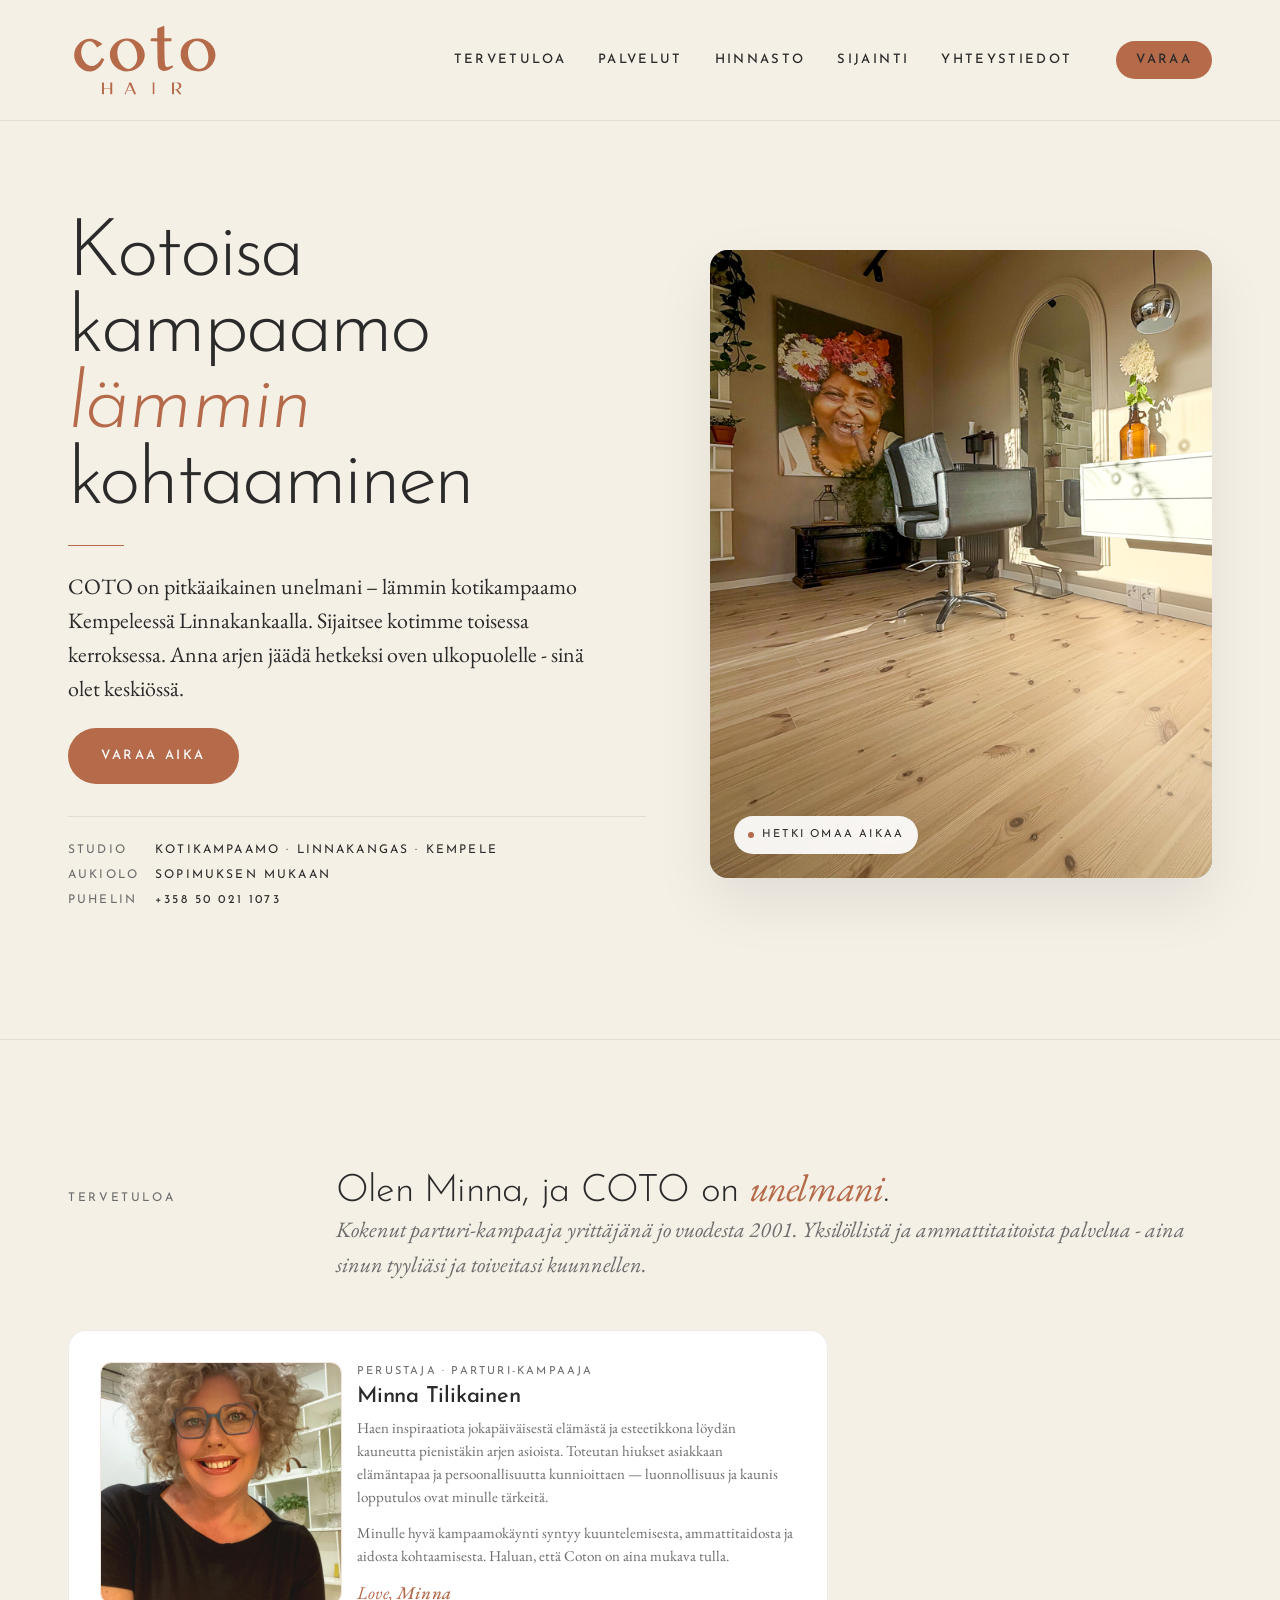
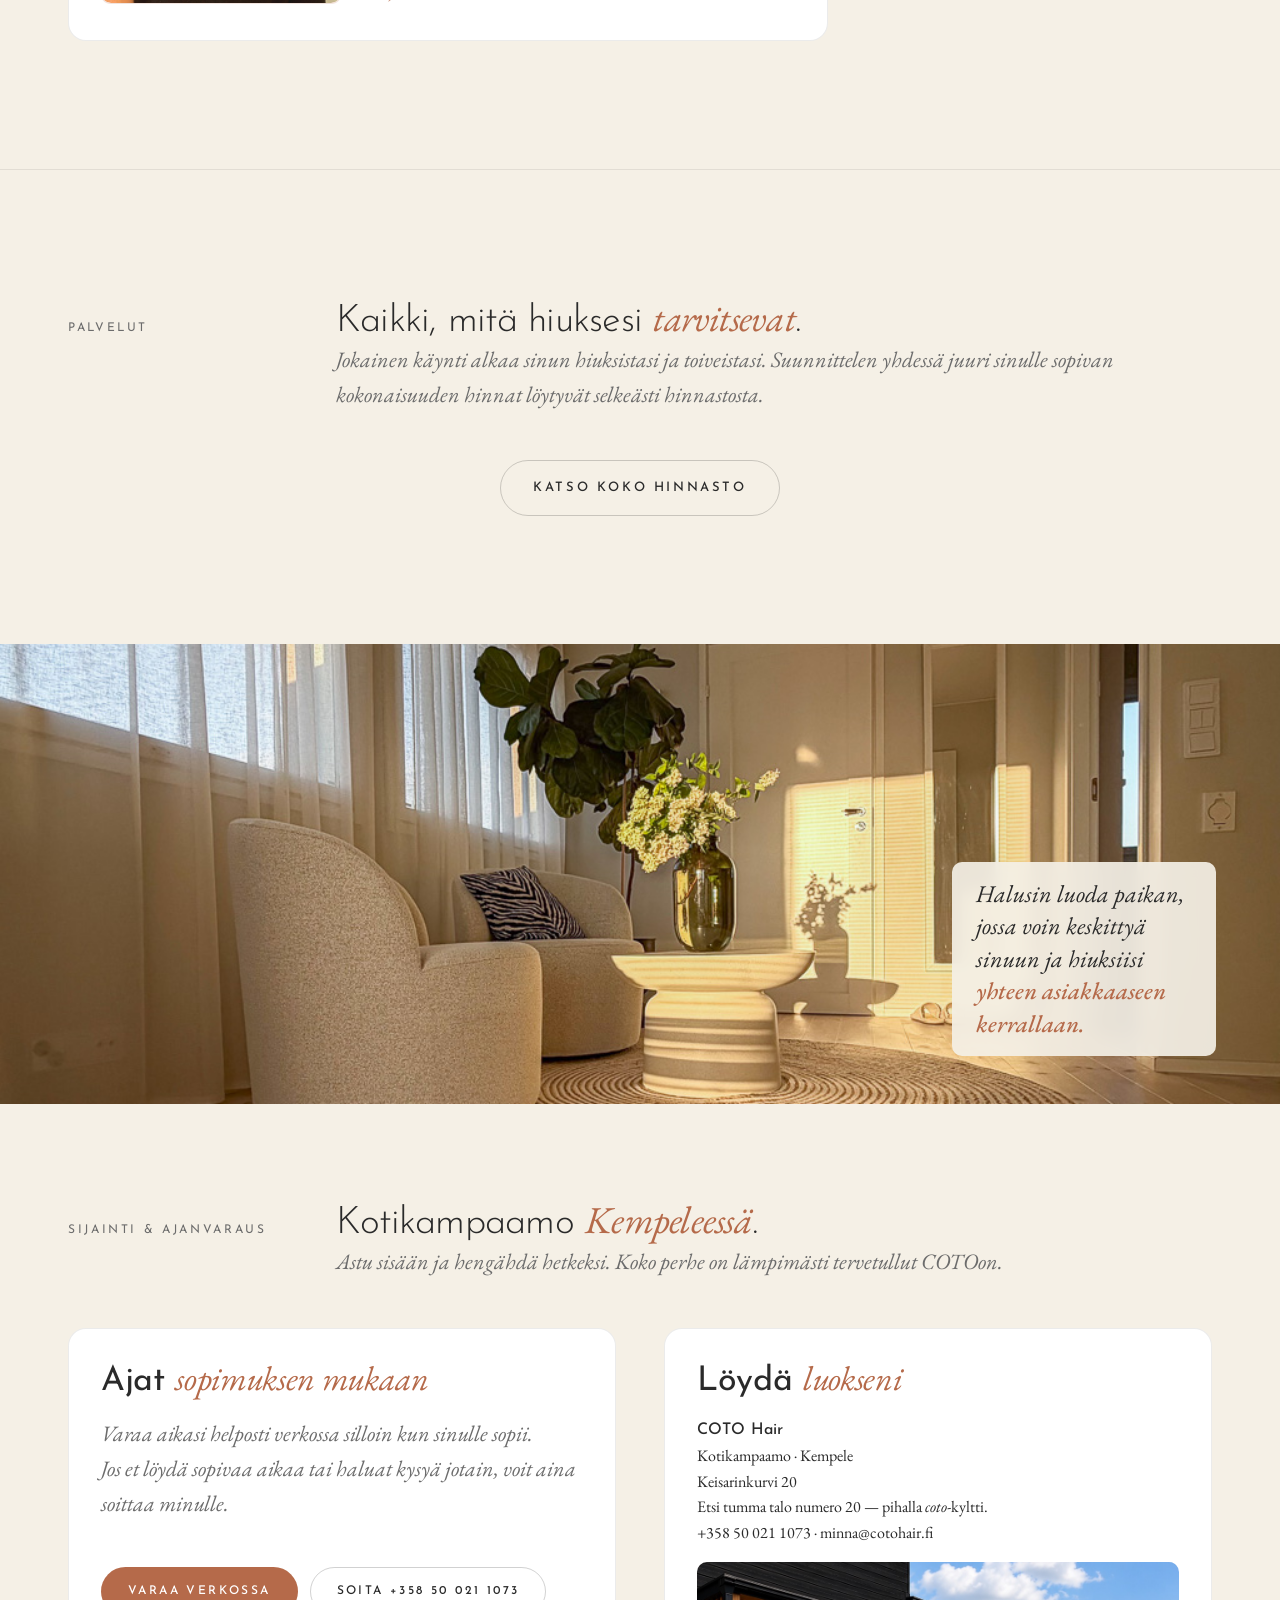
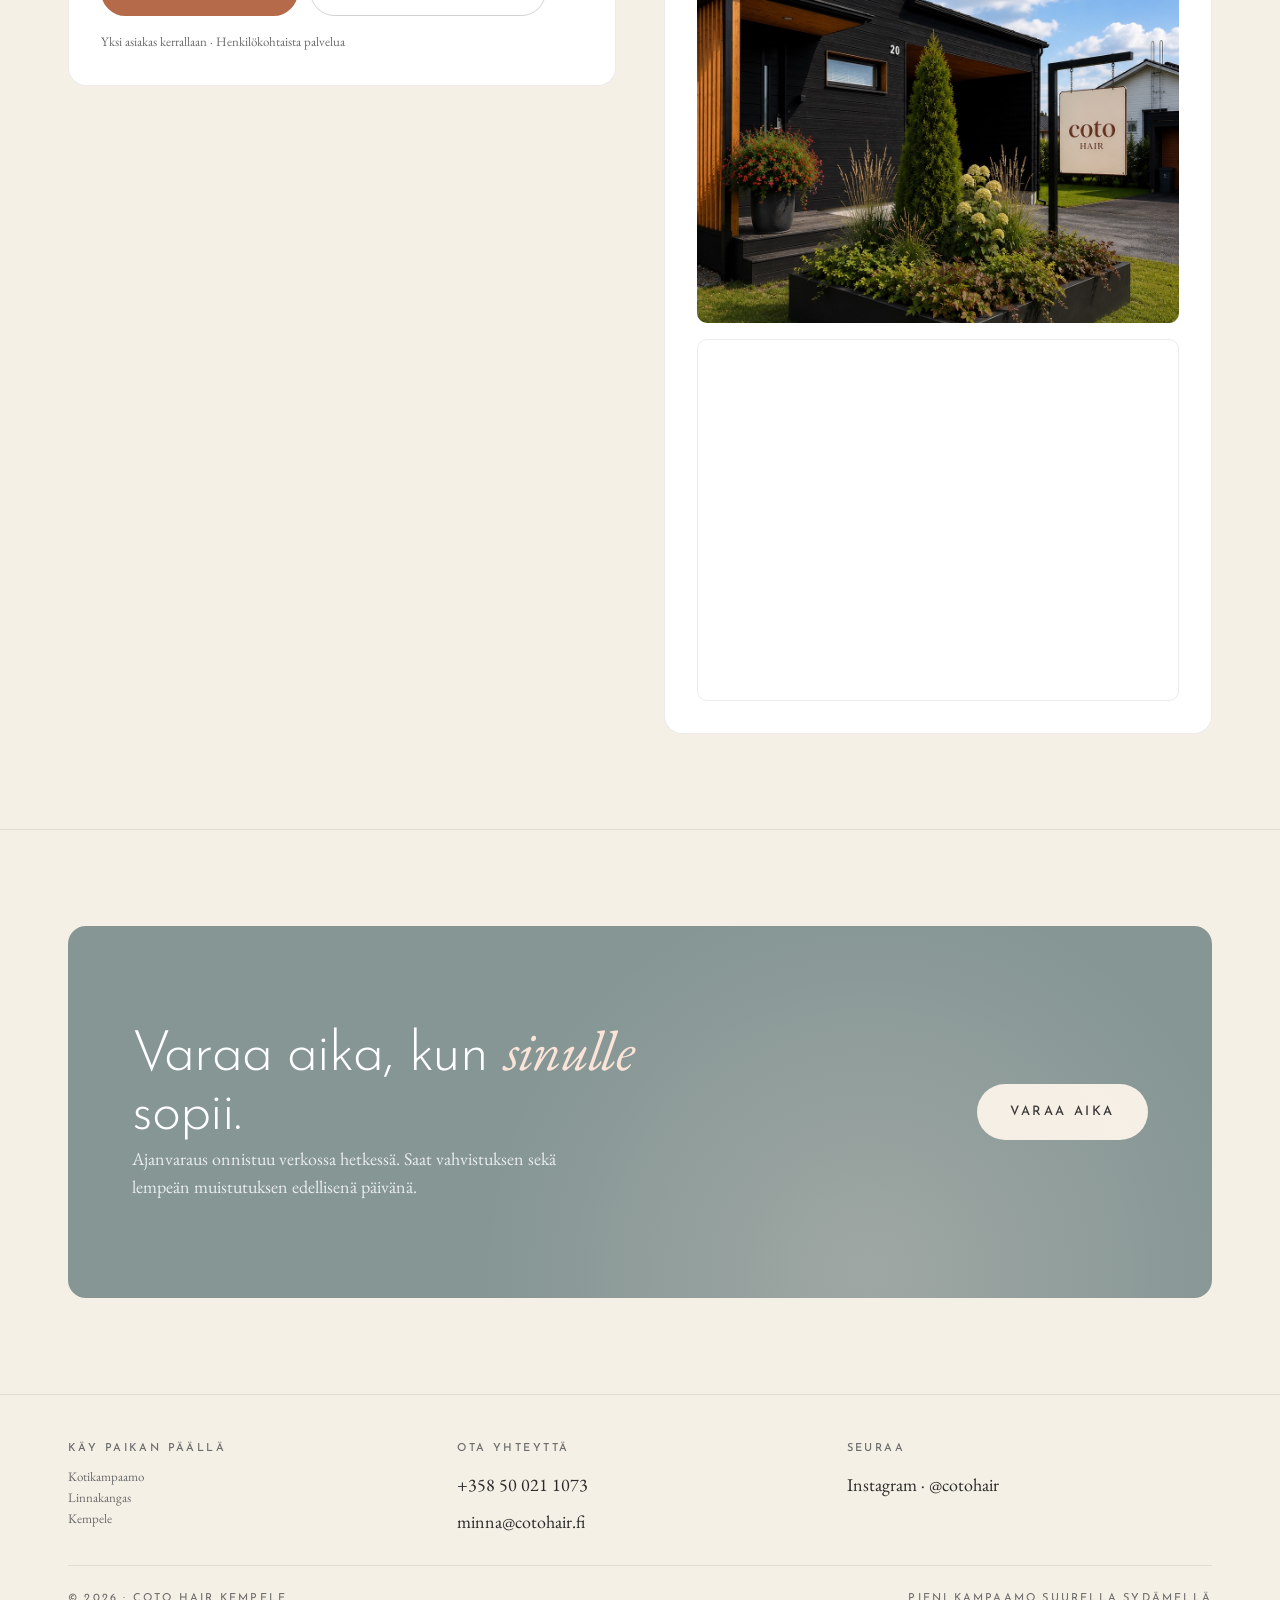
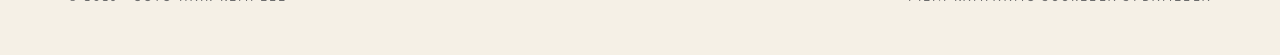
==== commit ca9389e2: "Opening for public" ====
--- a/index.html
+++ b/index.html
@@ -4,96 +4,283 @@
   <meta charset="utf-8" />
   <meta name="viewport" content="width=device-width, initial-scale=1" />
   <meta name="theme-color" content="#f5f0e6" />
-  <title>COTO Hair — Uudet sivut avautuvat pian · Kempele</title>
-  <meta name="description" content="COTO Hair, kotoisa kampaamo Kempeleessä. Uudet verkkosivut avautuvat pian." />
+  <title>COTO Hair — Kotoisa kampaamo, kiireetön kohtaaminen · Kempele</title>
+  <meta name="description" content="COTO on kotoisa parturi-kampaamo Kempeleessä. Kokenut kampaaja Minna Tilikainen ottaa sinut vastaan kiireettömässä ympäristössä — sinä olet keskiössä. Varaa aika verkossa." />
 
   <link rel="icon" type="image/png" href="assets/logo.png" />
+  <link rel="preconnect" href="https://fonts.googleapis.com" />
+  <link rel="preconnect" href="https://fonts.gstatic.com" crossorigin />
+
   <link rel="stylesheet" href="css/tokens.css" />
   <link rel="stylesheet" href="css/base.css" />
-
-  <style>
-    .soon {
-      min-height: 100vh;
-      min-height: 100dvh;
-      display: flex;
-      flex-direction: column;
-      align-items: center;
-      justify-content: center;
-      text-align: center;
-      padding: var(--s-8) var(--gutter);
-      gap: var(--s-5);
-    }
-    .soon__logo { width: clamp(180px, 40vw, 280px); height: auto; }
-    .soon__rule {
-      width: 56px;
-      height: 1px;
-      background: var(--c-sienna);
-      border: 0;
-      margin: var(--s-2) 0;
-    }
-    .soon__eyebrow {
-      font-family: var(--f-display);
-      font-size: var(--fs-eyebrow);
-      font-weight: 500;
-      letter-spacing: 0.28em;
-      text-transform: uppercase;
-      color: var(--c-sienna);
-      margin: 0;
-    }
-    .soon__title {
-      font-family: var(--f-display);
-      font-weight: 300;
-      font-size: var(--fs-h2);
-      line-height: 1.1;
-      letter-spacing: 0.02em;
-      margin: 0;
-    }
-    .soon__title em {
-      font-family: var(--f-text);
-      font-style: italic;
-      font-weight: 400;
-      color: var(--c-sienna);
-    }
-    .soon__lead {
-      font-size: var(--fs-lead);
-      color: var(--c-mute);
-      max-width: 34em;
-      margin: 0;
-    }
-    .soon__contact {
-      display: flex;
-      flex-wrap: wrap;
-      justify-content: center;
-      gap: var(--s-3) var(--s-6);
-      font-family: var(--f-display);
-      font-size: var(--fs-meta);
-      letter-spacing: 0.08em;
-    }
-    .soon__contact a { border-bottom: 1px solid var(--c-line-strong); padding-bottom: 2px; }
-    .soon__contact a:hover { border-color: var(--c-sienna); }
-    .soon__foot {
-      font-family: var(--f-display);
-      font-size: var(--fs-meta);
-      letter-spacing: 0.14em;
-      text-transform: uppercase;
-      color: var(--c-mute);
-      margin: 0;
-    }
-  </style>
+  <link rel="stylesheet" href="css/layout.css" />
+  <link rel="stylesheet" href="css/components.css" />
 </head>
 <body>
-  <main class="soon" id="main">
-    <img class="soon__logo" src="assets/coto-hair-logo-copper.svg" alt="Coto Hair" />
-    <hr class="soon__rule" />
-    <p class="soon__eyebrow">Kotikampaamo · Kempele</p>
-    <h1 class="soon__title">Uudet sivut <em>avautuvat pian.</em></h1>
-    <p class="soon__lead">
-      Valmistelemme COTO Hairin uusia verkkosivuja. Palaa pian takaisin,
-      tai ota yhteyttä suoraan, niin sovitaan aika.
-    </p>
-    <div class="soon__contact">
+  <a class="skip-link" href="#main">Siirry sisältöön</a>
+
+  <!-- ===================== NAV ===================== -->
+  <header class="nav" role="banner">
+    <div class="container nav__inner">
+      <a class="nav__brand" href="#top" aria-label="Coto Hair etusivu">
+        <img src="assets/coto-hair-logo-copper.svg" alt="Coto Hair" />
+      </a>
+
+      <button class="nav__toggle"
+              type="button"
+              data-nav-toggle
+              aria-controls="primary-nav"
+              aria-expanded="false"
+              aria-label="Avaa valikko">
+        <svg data-icon-open viewBox="0 0 24 24" fill="none" stroke="currentColor" stroke-width="1.5" aria-hidden="true">
+          <line x1="4" y1="8" x2="20" y2="8"/>
+          <line x1="4" y1="16" x2="20" y2="16"/>
+        </svg>
+        <svg data-icon-close viewBox="0 0 24 24" fill="none" stroke="currentColor" stroke-width="1.5" aria-hidden="true" hidden>
+          <line x1="6" y1="6" x2="18" y2="18"/>
+          <line x1="18" y1="6" x2="6" y2="18"/>
+        </svg>
+      </button>
+
+      <nav class="nav__menu" id="primary-nav" data-nav-menu aria-label="Päävalikko">
+        <a href="#about">Tervetuloa</a>
+        <a href="#services">Palvelut</a>
+        <a href="hinnasto.html">Hinnasto</a>
+        <a href="#visit">Sijainti</a>
+        <a href="#contact">Yhteystiedot</a>
+        <a class="btn btn--primary btn--sm" href="https://varaa.timma.fi/cotohair" target="_blank" rel="noopener">Varaa</a>
+      </nav>
     </div>
-    <p class="soon__foot">Tervetuloa kotiin</p>
+  </header>
+
+  <main id="main">
+
+    <!-- ===================== HERO ===================== -->
+    <section class="hero" id="top">
+      <div class="container hero__inner">
+        <div class="hero__copy">
+          <h1 class="hero__title reveal delay-1">
+            <span class="hero__word">Kotoisa</span> <span class="hero__word">kampaamo</span><br/><span class="hero__word"><em>lämmin</em></span> <span class="hero__word">kohtaaminen</span>
+          </h1>
+
+          <hr class="rule rule--left reveal delay-2" />
+
+          <p class="hero__lead reveal delay-2">
+            COTO on pitkäaikainen unelmani – lämmin kotikampaamo Kempeleessä Linnakankaalla.
+            Sijaitsee kotimme toisessa kerroksessa.
+            Anna arjen jäädä hetkeksi oven ulkopuolelle - sinä olet keskiössä.
+          </p>
+
+          <div class="hero__actions reveal delay-3">
+            <a class="btn btn--primary btn--lg" href="https://varaa.timma.fi/cotohair" target="_blank" rel="noopener">
+              Varaa aika
+            </a>
+          </div>
+
+          <div class="hero__meta reveal delay-4">
+            <dl>
+              <dt>Studio</dt><dd>Kotikampaamo · Linnakangas · Kempele</dd>
+              <dt>Aukiolo</dt><dd>Sopimuksen mukaan</dd>
+              <dt>Puhelin</dt><dd><a href="tel:+358500211073">+358 50 021 1073</a></dd>
+            </dl>
+          </div>
+        </div>
+
+        <div class="hero__visual reveal delay-2">
+          <picture>
+            <source media="(max-width: 899px)" srcset="assets/Hero.png" width="2348" height="3526" />
+            <img src="assets/Salon3.png"
+                 alt="COTO Hairin sisätila: pesupaikka, kampausistuin ja iso ikkuna, josta näkyy Kempeleen pientaloalue."
+                 width="1086" height="1448" />
+          </picture>
+          <span class="tag-float" aria-hidden="true"><span class="dot"></span>Hetki omaa aikaa</span>
+        </div>
+      </div>
+    </section>
+
+    <!-- ===================== ABOUT (solo owner) ===================== -->
+    <section class="section" id="about">
+      <div class="container">
+        <header class="section__head reveal">
+          <p class="section__num">Tervetuloa</p>
+          <div>
+            <h2 class="section__title">Olen Minna, ja COTO on <em class="italic">unelmani</em>.</h2>
+            <p class="section__desc">
+              Kokenut parturi-kampaaja yrittäjänä jo vuodesta 2001.
+              Yksilöllistä ja ammattitaitoista palvelua -
+              aina sinun tyyliäsi ja toiveitasi kuunnellen.
+            </p>
+          </div>
+        </header>
+
+        <div class="stylists">
+          <article class="stylist reveal">
+            <div class="stylist__avatar">
+              <img src="assets/Minna.jpg"
+                   alt="Minna Tilikainen, COTO Hairin parturi-kampaaja."
+                   width="1402" height="2048" loading="lazy" />
+            </div>
+            <div class="stylist__body">
+              <p class="stylist__role">Perustaja · Parturi-kampaaja</p>
+              <h3 class="stylist__name">Minna Tilikainen</h3>
+              <p class="stylist__bio">
+                Haen inspiraatiota jokapäiväisestä elämästä ja esteetikkona löydän kauneutta
+                pienistäkin arjen asioista. Toteutan hiukset asiakkaan elämäntapaa ja persoonallisuutta
+                kunnioittaen — luonnollisuus ja kaunis lopputulos ovat minulle tärkeitä.
+              </p>
+              <p class="stylist__bio">
+                Minulle hyvä kampaamokäynti syntyy
+                kuuntelemisesta, ammattitaidosta ja
+                aidosta kohtaamisesta.
+                Haluan, että Coton on aina mukava tulla.
+              </p>
+              <p class="stylist__signoff">Love, <em>Minna</em></p>
+            </div>
+          </article>
+        </div>
+      </div>
+    </section>
+
+    <!-- ===================== SERVICES ===================== -->
+    <section class="section" id="services">
+      <div class="container">
+        <header class="section__head reveal">
+          <p class="section__num">Palvelut</p>
+          <div>
+            <h2 class="section__title">Kaikki, mitä hiuksesi <em class="italic">tarvitsevat</em>.</h2>
+            <p class="section__desc">
+              Jokainen käynti alkaa sinun hiuksistasi ja toiveistasi.
+              Suunnittelen yhdessä juuri sinulle
+              sopivan kokonaisuuden
+              hinnat löytyvät selkeästi hinnastosta.
+
+
+            </p>
+          </div>
+        </header>
+
+        <div class="section__cta reveal">
+          <a class="btn btn--outline btn--lg" href="hinnasto.html">
+            Katso koko hinnasto
+          </a>
+        </div>
+      </div>
+    </section>
+
+    <!-- ===================== EDITORIAL BAND ===================== -->
+    <aside class="editorial-band reveal" aria-hidden="true">
+      <img src="assets/Waiting2.jpg"
+           alt=""
+           width="3024" height="4032" loading="lazy" />
+      <blockquote class="editorial-band__quote">
+        Halusin luoda paikan, jossa voin keskittyä sinuun ja hiuksiisi <em>yhteen asiakkaaseen kerrallaan.</em>
+      </blockquote>
+    </aside>
+
+    <!-- ===================== VISIT (BOOKING + LOCATION) ===================== -->
+    <section class="section section--tight" id="visit">
+      <div class="container">
+        <header class="section__head reveal">
+          <p class="section__num">Sijainti &amp; ajanvaraus</p>
+          <div>
+            <h2 class="section__title">Kotikampaamo <em class="italic">Kempeleessä</em>.</h2>
+            <p class="section__desc">
+              Astu sisään ja hengähdä hetkeksi. Koko perhe on lämpimästi
+              tervetullut COTOon.
+            </p>
+          </div>
+        </header>
+
+        <div class="visit">
+          <div class="visit__block reveal">
+            <h3>Ajat <em>sopimuksen mukaan</em></h3>
+            <p class="booking-note">
+              Varaa aikasi helposti verkossa silloin kun sinulle sopii.<br/>
+              Jos et löydä sopivaa aikaa tai haluat kysyä jotain, voit aina soittaa minulle.
+            </p>
+
+            <div class="booking-actions">
+              <a class="btn btn--primary" href="https://varaa.timma.fi/cotohair" target="_blank" rel="noopener">Varaa verkossa</a>
+              <a class="btn btn--outline" href="tel:+358500211073">Soita +358 50 021 1073</a>
+            </div>
+
+            <p class="meta">Yksi asiakas kerrallaan · Henkilökohtaista palvelua</p>
+          </div>
+
+          <div class="visit__block reveal delay-1">
+            <h3>Löydä <em>luokseni</em></h3>
+            <address class="address">
+              <strong>COTO Hair</strong><br/>
+              Kotikampaamo · Kempele<br/>
+              Keisarinkurvi 20<br/>
+              Etsi tumma talo numero 20 — pihalla <em>coto</em>-kyltti.<br/>
+              <a href="tel:+358500211073">+358 50 021 1073</a> ·
+              <a href="mailto:minna@cotohair.fi">minna@cotohair.fi</a>
+            </address>
+            <figure class="location-photo">
+              <img src="assets/House2.png"
+                   alt="COTO Hair -kotikampaamon ulkokuva: tumma talo, jonka pihalla coto-kyltti."
+                   width="1330" height="1183" loading="lazy" />
+            </figure>
+
+            <div class="location-map">
+              <iframe
+                title="Kartta: COTO Hair Kempeleessä"
+                src="https://www.google.com/maps?q=64.93322143185365,25.56745163290246&t=&z=16&ie=UTF8&iwloc=&output=embed"
+                loading="lazy"
+                referrerpolicy="no-referrer-when-downgrade"
+                allowfullscreen></iframe>
+            </div>
+          </div>
+        </div>
+      </div>
+    </section>
+
+    <!-- ===================== CTA ===================== -->
+    <section class="section section--tight" id="book">
+      <div class="container">
+        <div class="cta reveal">
+          <div>
+            <h2>Varaa aika, kun <em>sinulle</em> sopii.</h2>
+            <p>Ajanvaraus onnistuu verkossa hetkessä. Saat vahvistuksen sekä lempeän muistutuksen edellisenä päivänä.</p>
+          </div>
+          <div class="cta__actions">
+            <a class="btn btn--primary btn--lg" href="https://varaa.timma.fi/cotohair" target="_blank" rel="noopener">
+              Varaa aika
+            </a>
+          </div>
+        </div>
+      </div>
+    </section>
+
   </main>
+
+  <!-- ===================== FOOTER ===================== -->
+  <footer class="footer" id="contact">
+    <div class="container footer__inner">
+      <div class="footer__cols">
+        <div class="footer__col">
+          <h6>Käy paikan päällä</h6>
+          <p class="meta">Kotikampaamo<br/>Linnakangas<br/>Kempele</p>
+        </div>
+        <div class="footer__col">
+          <h6>Ota yhteyttä</h6>
+          <a href="tel:+358500211073">+358 50 021 1073</a>
+          <a href="mailto:minna@cotohair.fi">minna@cotohair.fi</a>
+        </div>
+        <div class="footer__col">
+          <h6>Seuraa</h6>
+          <a href="https://instagram.com/cotohair" target="_blank" rel="noopener">Instagram · @cotohair</a>
+        </div>
+      </div>
+
+      <div class="footer__signature">
+        <span>© <span data-year>2026</span> · COTO Hair Kempele</span>
+        <span>Pieni kampaamo suurella sydämellä</span>
+      </div>
+    </div>
+  </footer>
+
+  <script src="js/main.js" defer></script>
 </body>
 </html>
--- a/css/layout.css
+++ b/css/layout.css
@@ -0,0 +1,572 @@
+/* =========================================================
+   Coto Hair — Layout (mobile-first, scales up)
+   Breakpoints: 600 / 900 / 1200
+   ========================================================= */
+
+.container {
+  width: 100%;
+  max-width: var(--container);
+  margin-inline: auto;
+  padding-inline: var(--gutter);
+}
+
+/* ========== Top nav ========== */
+.nav {
+  position: sticky;
+  top: 0;
+  z-index: 50;
+  background: rgba(245, 240, 230, 0.85);
+  backdrop-filter: saturate(140%) blur(12px);
+  -webkit-backdrop-filter: saturate(140%) blur(12px);
+  border-bottom: 1px solid var(--c-line);
+}
+.nav__inner {
+  display: flex;
+  align-items: center;
+  justify-content: flex-end;
+  gap: var(--s-4);
+  min-height: var(--nav-h);
+  position: relative;
+}
+.nav__brand {
+  display: flex;
+  align-items: center;
+  gap: var(--s-2);
+  font-family: var(--f-display);
+  letter-spacing: 0.22em;
+  text-transform: uppercase;
+  font-size: 13px;
+  font-weight: 500;
+  position: absolute;
+  left: 50%;
+  top: 50%;
+  transform: translate(-50%, -50%);
+}
+.nav__brand img {
+  height: 48px;
+  width: auto;
+  display: block;
+}
+.nav__brand span em {
+  font-family: var(--f-text);
+  font-style: italic;
+  font-weight: 400;
+  color: var(--c-sienna);
+  letter-spacing: 0;
+  text-transform: lowercase;
+  margin-right: 4px;
+}
+
+.nav__toggle {
+  display: inline-flex;
+  align-items: center;
+  justify-content: center;
+  width: 44px; height: 44px;
+  background: transparent;
+  border: 1px solid var(--c-line-strong);
+  border-radius: var(--r-pill);
+  cursor: pointer;
+  color: var(--c-ink);
+}
+.nav__toggle svg { width: 20px; height: 20px; }
+
+.nav__menu {
+  position: absolute;
+  top: 100%;
+  left: 0;
+  right: 0;
+  background: #f5f0e6;
+  padding: var(--s-6) var(--gutter) var(--s-7);
+  display: grid;
+  align-content: start;
+  gap: var(--s-4);
+  transform: translateY(-10px);
+  opacity: 0;
+  visibility: hidden;
+  transition: opacity var(--t-med) var(--ease-out),
+              transform var(--t-med) var(--ease-out),
+              visibility 0s var(--t-med);
+  border-top: 1px solid var(--c-line);
+  border-bottom: 1px solid var(--c-line);
+  box-shadow: 0 12px 32px rgba(28, 22, 18, 0.18);
+  color: var(--c-ink);
+}
+.nav__menu a { color: var(--c-ink); }
+.nav__menu.is-open {
+  opacity: 1;
+  visibility: visible;
+  transform: translateY(0);
+  transition-delay: 0s;
+}
+.nav__menu a {
+  font-family: var(--f-display);
+  font-size: 28px;
+  font-weight: 300;
+  letter-spacing: -0.01em;
+  padding: var(--s-2) 0;
+  border-bottom: 1px solid var(--c-line);
+}
+.nav__menu .btn { justify-self: start; margin-top: var(--s-3); padding: 7px 20px 7px 20px;}
+
+@media (min-width: 900px) {
+  .nav__toggle { display: none; }
+  .nav__inner { justify-content: space-between; }
+  .nav__brand {
+    position: static;
+    transform: none;
+    left: auto;
+    top: auto;
+  }
+  .nav__brand img {
+    height: 120px;
+    padding-top: 20px;
+    padding-bottom: 20px;
+  }
+  .nav__menu {
+    position: static;
+    background: transparent;
+    padding: 0;
+    display: flex;
+    align-items: center;
+    gap: var(--s-6);
+    opacity: 1;
+    visibility: visible;
+    transform: none;
+    border: none;
+    box-shadow: none;
+    color: inherit;
+  }
+  .nav__menu a {
+    font-size: 13px;
+    font-family: var(--f-display);
+    letter-spacing: 0.18em;
+    text-transform: uppercase;
+    font-weight: 500;
+    border: none;
+    padding: 0;
+  }
+  .nav__menu .btn { margin-top: 0; margin-left: var(--s-3); }
+}
+
+/* ========== Sections ========== */
+.section {
+  padding-block: clamp(var(--s-8), 12vw, var(--s-10));
+  position: relative;
+}
+.section--tight { padding-block: clamp(var(--s-7), 9vw, var(--s-9)); }
+.section + .section { border-top: 1px solid var(--c-line); }
+
+.section__head {
+  display: grid;
+  gap: var(--s-3);
+  margin-bottom: var(--s-7);
+  max-width: 56ch;
+}
+.section__num {
+  font-family: var(--f-display);
+  font-size: 12px;
+  letter-spacing: 0.22em;
+  text-transform: uppercase;
+  color: var(--c-mute);
+}
+.section__title { font-size: var(--fs-h2); font-weight: 300; letter-spacing: -0.02em; }
+.section__desc  { color: var(--c-mute); font-style: italic; font-size: var(--fs-lead); }
+
+@media (min-width: 900px) {
+  .section__head {
+    grid-template-columns: 220px 1fr;
+    align-items: baseline;
+    gap: var(--s-7);
+    max-width: none;
+  }
+  .section__title { font-size: var(--fs-h3); }
+  /* The hero isn't a .section, so it misses the divider rule above.
+     On mobile it's a full-bleed photo hero where a hairline would read as an edge. */
+  .hero + .section { border-top: 1px solid var(--c-line); }
+}
+
+/* ========== Hero ========== */
+.hero {
+  padding-top: clamp(var(--s-7), 9vw, var(--s-9));
+  padding-bottom: clamp(var(--s-8), 12vw, var(--s-10));
+  position: relative;
+  overflow: hidden;
+}
+.hero__inner {
+  display: grid;
+  gap: var(--s-7);
+}
+.hero__eyebrow { display: flex; align-items: center; gap: var(--s-3); }
+.hero__eyebrow .dot { width: 6px; height: 6px; border-radius: 999px; background: var(--c-sienna); }
+
+.hero__title {
+  font-family: var(--f-display);
+  font-weight: 300;
+  font-size: clamp(44px, 6.5vw, 80px);
+  line-height: 0.95;
+  letter-spacing: -0.035em;
+  margin: 0;
+}
+.hero__title em {
+  font-family: var(--f-display);
+  font-style: italic;
+  font-weight: 300;
+  color: var(--c-sienna);
+  letter-spacing: -0.01em;
+}
+
+.hero__lead {
+  font-family: var(--f-text);
+  font-size: var(--fs-lead);
+  color: var(--c-ink);
+  max-width: 48ch;
+  line-height: 1.55;
+}
+
+.hero__actions { display: flex; flex-wrap: wrap; gap: var(--s-3); }
+
+.hero__meta {
+  display: grid;
+  gap: var(--s-3);
+  padding-top: var(--s-5);
+  border-top: 1px solid var(--c-line);
+  font-family: var(--f-display);
+  font-size: 12px;
+  letter-spacing: 0.18em;
+  text-transform: uppercase;
+  color: var(--c-mute);
+}
+.hero__meta dl { display: grid; grid-template-columns: max-content 1fr; gap: 6px var(--s-4); margin: 0; }
+.hero__meta dt { color: var(--c-mute); }
+.hero__meta dd { margin: 0; color: var(--c-ink); }
+
+.hero__visual {
+  position: relative;
+  aspect-ratio: 4/5;
+  border-radius: var(--r-lg);
+  overflow: hidden;
+  background: var(--c-moss);
+  box-shadow: var(--shadow-lg);
+}
+.hero__visual img {
+  position: absolute; inset: 0;
+  width: 100%; height: 100%;
+  object-fit: cover;
+  display: block;
+}
+.hero__visual::after {
+  /* Subtle film-grain overlay for warmth */
+  content: "";
+  position: absolute; inset: 0;
+  background-image: radial-gradient(rgba(255,255,255,0.08) 1px, transparent 1px);
+  background-size: 3px 3px;
+  mix-blend-mode: overlay;
+  opacity: 0.25;
+  pointer-events: none;
+}
+.hero__visual .tag-float {
+  position: absolute;
+  left: var(--s-5); bottom: var(--s-5);
+  background: rgba(255,255,255,0.92);
+  backdrop-filter: blur(8px);
+  padding: 10px 14px;
+  border-radius: var(--r-pill);
+  font-family: var(--f-display);
+  font-size: 11px;
+  letter-spacing: 0.2em;
+  text-transform: uppercase;
+  color: var(--c-ink);
+  display: inline-flex;
+  align-items: center;
+  gap: 8px;
+}
+.hero__visual .tag-float .dot { width: 6px; height: 6px; background: var(--c-sienna); border-radius: 999px; }
+
+@media (min-width: 900px) {
+  .hero__inner {
+    grid-template-columns: 1.15fr 1fr;
+    gap: var(--s-8);
+    align-items: center;
+  }
+  .hero__visual { aspect-ratio: 4/5; }
+  /* Keep the meta rule off the booking button's bottom edge */
+  .hero__meta { margin-top: var(--s-6); }
+}
+
+/* ========== Services grid ========== */
+.services {
+  display: grid;
+  gap: var(--s-4);
+  grid-template-columns: 1fr;
+}
+@media (min-width: 600px) { .services { grid-template-columns: repeat(2, 1fr); } }
+@media (min-width: 1000px) { .services { grid-template-columns: repeat(3, 1fr); gap: var(--s-5); } }
+
+/* ========== Stylists ========== */
+.stylists {
+  display: grid;
+  gap: var(--s-4);
+  grid-template-columns: 1fr;
+  max-width: 760px;
+}
+@media (min-width: 900px) { .stylists { gap: var(--s-5); } }
+
+/* ========== Visit (hours / location) ========== */
+.visit {
+  display: grid;
+  gap: var(--s-6);
+}
+@media (min-width: 900px) {
+  .visit { grid-template-columns: 1fr 1fr; gap: var(--s-7); align-items: start; }
+}
+
+/* ========== CTA Band ========== */
+.cta {
+  background: var(--c-moss);
+  color: #fff;
+  border-radius: var(--r-lg);
+  padding: clamp(var(--s-7), 8vw, var(--s-9)) clamp(var(--s-5), 6vw, var(--s-8));
+  display: grid;
+  gap: var(--s-5);
+  position: relative;
+  overflow: hidden;
+}
+.cta::before {
+  content: "";
+  position: absolute;
+  right: -10%; top: -30%;
+  width: 80%; aspect-ratio: 1;
+  background: radial-gradient(circle, rgba(251,228,215,0.22), transparent 60%);
+  pointer-events: none;
+}
+.cta h2 { color: #fff; font-size: clamp(32px, 6vw, 56px); font-weight: 300; letter-spacing: -0.02em; }
+.cta h2 em { font-family: var(--f-text); font-style: italic; color: var(--c-peach); }
+.cta p { color: rgba(255,255,255,0.82); max-width: 52ch; }
+.cta__actions { display: flex; flex-wrap: wrap; gap: var(--s-3); }
+.cta .btn--primary { background: var(--c-paper); color: var(--c-ink); }
+.cta .btn--ghost { color: #fff; border-color: rgba(255,255,255,0.5); }
+
+@media (min-width: 900px) {
+  .cta { grid-template-columns: 1.4fr 1fr; align-items: center; gap: var(--s-8); }
+  .cta__actions { justify-self: end; }
+}
+
+/* ========== Footer ========== */
+.footer {
+  padding-block: var(--s-7);
+  border-top: 1px solid var(--c-line);
+}
+.footer__inner {
+  display: grid;
+  gap: var(--s-5);
+  align-items: center;
+}
+.footer__cols {
+  display: grid;
+  gap: var(--s-5);
+  grid-template-columns: 1fr;
+}
+@media (min-width: 700px) {
+  .footer__cols { grid-template-columns: repeat(3, 1fr); }
+}
+.footer__col h6 {
+  font-family: var(--f-display);
+  font-size: 11px;
+  letter-spacing: 0.22em;
+  text-transform: uppercase;
+  color: var(--c-mute);
+  margin-bottom: var(--s-3);
+  font-weight: 500;
+}
+.footer__col a { display: block; padding: 4px 0; color: var(--c-ink); }
+.footer__signature {
+  display: flex;
+  justify-content: space-between;
+  align-items: center;
+  gap: var(--s-4);
+  padding-top: var(--s-5);
+  border-top: 1px solid var(--c-line);
+  font-family: var(--f-display);
+  font-size: 11px;
+  letter-spacing: 0.2em;
+  text-transform: uppercase;
+  color: var(--c-mute);
+  flex-wrap: wrap;
+}
+
+/* =========================================================
+   Mobile (< 900px) — centered editorial layout
+   Mirrors the BestOption.html composition: everything aligns
+   to the page axis, section labels sit above titles, and the
+   hero uses a visible salon photo with a lower-third title.
+   ========================================================= */
+@media (max-width: 899px) {
+
+  /* Readable mobile copy without changing the desktop type scale */
+  :root { --fs-body: 18px; }
+
+  /* Section heads centered, label stacked above title */
+  .section__head {
+    justify-items: center;
+    text-align: center;
+    margin-inline: auto;
+    margin-bottom: var(--s-6);
+    max-width: 38ch;
+  }
+  .section__head > div { display: contents; }
+  .section__num {
+    order: -1;
+    padding-bottom: var(--s-2);
+    border-bottom: 1px solid var(--c-sienna);
+    margin-bottom: var(--s-3);
+  }
+  .section__title {
+    font-family: var(--f-text);
+    font-style: italic;
+    font-weight: 500;
+    font-size: clamp(34px, 9vw, 44px);
+    letter-spacing: -0.01em;
+    line-height: 1.05;
+  }
+  .section__title em { font-style: italic; color: var(--c-sienna); }
+  .section__desc { font-style: normal; color: var(--c-mute); }
+
+  /* Hero — visible photo, lower-third title, copy below the image */
+  .hero {
+    padding-top: 0;
+    padding-bottom: var(--s-8);
+    min-height: auto;
+    color: var(--c-ink);
+    background: var(--c-paper);
+  }
+  .hero__inner {
+    display: grid;
+    grid-template-columns: 1fr;
+    grid-template-areas:
+      "photo"
+      "lead"
+      "actions"
+      "meta";
+    text-align: center;
+    gap: 0;
+    padding-inline: 0;
+  }
+  .hero__copy {
+    display: contents;
+  }
+  .hero__eyebrow {
+    font-family: var(--f-display);
+    font-size: 11px;
+    letter-spacing: 0.22em;
+    text-transform: uppercase;
+    color: var(--c-mute);
+    padding: 8px 14px;
+    border: 1px solid var(--c-line-strong);
+    border-radius: var(--r-pill);
+  }
+  .hero__title {
+    grid-area: photo;
+    align-self: end;
+    justify-self: stretch;
+    z-index: 2;
+    margin: 0 var(--gutter) calc(var(--s-5) + var(--s-6));
+    font-family: var(--f-display);
+    font-style: normal;
+    font-weight: 300;
+    font-size: clamp(36px, 9.5vw, 50px);
+    line-height: 1.05;
+    letter-spacing: -0.015em;
+  }
+  .hero__title em {
+    font-family: var(--f-display);
+    font-style: italic;
+    font-weight: 300;
+    color: var(--c-sienna);
+  }
+  .hero__title br { display: none; }
+  .hero__title .hero__word { display: block; }
+  .hero__lead {
+    grid-area: lead;
+    justify-self: center;
+    width: min(34ch, calc(100% - (2 * var(--gutter))));
+    font-family: var(--f-text);
+    font-size: clamp(18px, 4.8vw, 20px);
+    color: var(--c-ink);
+    max-width: 34ch;
+    margin: var(--s-7) auto 0;
+    line-height: 1.55;
+  }
+  .hero__actions {
+    grid-area: actions;
+    justify-content: center;
+    margin: var(--s-2) var(--gutter) 0;
+  }
+  .hero__meta {
+    grid-area: meta;
+    justify-self: center;
+    margin: var(--s-4) auto 0;
+    width: min(34ch, calc(100% - (2 * var(--gutter))));
+    max-width: 34ch;
+    text-align: left;
+    color: var(--c-mute);
+    border-top-color: var(--c-line);
+    font-size: 13px;
+    letter-spacing: 0.12em;
+  }
+  .hero__visual {
+    display: block;
+    grid-area: photo;
+    position: relative;
+    inset: auto;
+    width: 100%;
+    height: clamp(390px, 62svh, 520px);
+    aspect-ratio: auto;
+    border-radius: 0;
+    box-shadow: none;
+    z-index: 0;
+  }
+  .hero__visual img { object-position: center 72%; }
+  .hero__visual::before {
+    content: "";
+    position: absolute; inset: 0;
+    background:
+      linear-gradient(180deg,
+        rgba(28, 22, 18, 0) 0%,
+        rgba(28, 22, 18, 0) 58%,
+        rgba(28, 22, 18, 0.14) 68%,
+        rgba(28, 22, 18, 0.58) 84%,
+        rgba(28, 22, 18, 0.82) 100%);
+    z-index: 1;
+    pointer-events: none;
+  }
+  .hero__visual::after { opacity: 0.18; }
+  .hero__visual .tag-float { display: none; }
+
+  /* Only the title is inverted because it sits on the photo */
+  .hero__title { color: var(--c-paper); }
+  .hero__title em { color: var(--c-peach); }
+  .hero .rule {
+    grid-area: photo;
+    align-self: end;
+    justify-self: center;
+    z-index: 2;
+    margin: 0 auto var(--s-5);
+    background: var(--c-sienna);
+  }
+  .hero__meta dt { color: var(--c-mute); }
+  .hero__meta dd { color: var(--c-ink); }
+  .hero__meta a { color: var(--c-sienna); }
+
+  /* Section dividers feel lighter when content is centered */
+  .section + .section { border-top: none; }
+  .section { padding-block: var(--s-8); }
+
+  /* Footer — centered stack with single accent rule */
+  .footer__cols { text-align: center; gap: var(--s-5); }
+  .footer__col a { padding: 2px 0; }
+  .footer__signature {
+    justify-content: center;
+    text-align: center;
+    gap: var(--s-2);
+  }
+}
--- a/css/components.css
+++ b/css/components.css
@@ -0,0 +1,697 @@
+/* =========================================================
+   Coto Hair — Components
+   ========================================================= */
+
+/* ========== Buttons ========== */
+.btn {
+  font-family: var(--f-display);
+  font-size: 12px;
+  letter-spacing: 0.2em;
+  text-transform: uppercase;
+  font-weight: 500;
+  padding: 14px 26px;
+  border-radius: var(--r-pill);
+  border: 1px solid transparent;
+  cursor: pointer;
+  background: var(--c-ink);
+  color: #fff;
+  display: inline-flex;
+  align-items: center;
+  gap: 10px;
+  min-height: 48px;
+  transition: transform var(--t-fast) var(--ease-out),
+              background var(--t-fast) var(--ease-out),
+              color var(--t-fast) var(--ease-out),
+              border-color var(--t-fast) var(--ease-out),
+              box-shadow var(--t-fast) var(--ease-out);
+  text-decoration: none;
+  white-space: nowrap;
+}
+.btn:hover { transform: translateY(-1px); box-shadow: var(--shadow-md); color: #fff; }
+.btn:active { transform: translateY(0); box-shadow: none; }
+.btn .arrow {
+  display: inline-block;
+  transition: transform var(--t-fast) var(--ease-out);
+}
+.btn:hover .arrow { transform: translateX(3px); }
+
+.btn--primary { background: var(--c-sienna); color: #fff; }
+.btn--primary:hover { background: #9b5a3e; }
+
+.btn--ghost {
+  background: transparent;
+  color: var(--c-ink);
+  border-color: var(--c-ink);
+}
+.btn--ghost:hover { background: var(--c-ink); color: #fff; }
+
+.btn--outline {
+  background: transparent;
+  color: var(--c-ink);
+  border-color: var(--c-line-strong);
+}
+.btn--outline:hover { border-color: var(--c-ink); color: var(--c-ink); }
+
+.btn--sm { padding: 10px 18px; font-size: 11px; min-height: 38px; }
+.btn--lg { padding: 15px 32px; font-size: 13px; min-height: 56px; }
+
+/* ========== Tags ========== */
+.tag {
+  display: inline-flex;
+  align-items: center;
+  gap: 6px;
+  font-family: var(--f-display);
+  font-size: 11px;
+  letter-spacing: 0.2em;
+  text-transform: uppercase;
+  padding: 6px 12px;
+  border-radius: var(--r-pill);
+  background: var(--c-bone);
+  color: var(--c-ink);
+}
+.tag--peach { background: var(--c-peach); color: var(--c-sienna); }
+.tag--dark  { background: var(--c-ink); color: #fff; }
+.tag--outline { background: transparent; border: 1px solid var(--c-line-strong); }
+
+/* ========== Service card ========== */
+.service {
+  background: var(--c-surface);
+  border: 1px solid var(--c-line);
+  border-radius: var(--r-lg);
+  padding: var(--s-5);
+  display: grid;
+  gap: var(--s-3);
+  position: relative;
+  transition: transform var(--t-med) var(--ease-out),
+              box-shadow var(--t-med) var(--ease-out),
+              border-color var(--t-med) var(--ease-out);
+}
+.service:hover {
+  transform: translateY(-2px);
+  box-shadow: var(--shadow-md);
+  border-color: var(--c-line-strong);
+}
+.service__index {
+  font-family: var(--f-mono);
+  font-size: 11px;
+  letter-spacing: 0.1em;
+  color: var(--c-mute);
+}
+.service__name {
+  font-family: var(--f-display);
+  font-size: clamp(22px, 2.6vw, 26px);
+  font-weight: 400;
+  letter-spacing: -0.01em;
+  line-height: 1.15;
+}
+.service__name em {
+  font-family: var(--f-text);
+  font-style: italic;
+  color: var(--c-sienna);
+  font-weight: 400;
+}
+.service__desc { color: var(--c-mute); font-size: 15px; line-height: 1.55; margin: 0; }
+.service__row {
+  display: flex;
+  justify-content: space-between;
+  align-items: baseline;
+  padding-top: var(--s-3);
+  margin-top: auto;
+  border-top: 1px dashed var(--c-line);
+  font-family: var(--f-display);
+  font-size: 12px;
+  letter-spacing: 0.16em;
+  text-transform: uppercase;
+  color: var(--c-mute);
+}
+.service__price {
+  font-family: var(--f-display);
+  font-weight: 500;
+  font-size: 18px;
+  color: var(--c-ink);
+  letter-spacing: 0;
+  text-transform: none;
+}
+
+/* ========== Stylist card ========== */
+.stylist {
+  background: var(--c-surface);
+  border: 1px solid var(--c-line);
+  border-radius: var(--r-lg);
+  padding: var(--s-5);
+  display: grid;
+  grid-template-columns: 180px 1fr;
+  gap: var(--s-4);
+  align-items: start;
+  transition: border-color var(--t-fast) var(--ease-out),
+              box-shadow var(--t-fast) var(--ease-out);
+}
+.stylist:hover { border-color: var(--c-line-strong); box-shadow: var(--shadow-sm); }
+.stylist__avatar {
+  width: 180px; height: 180px;
+  border-radius: var(--r-md);
+  background: var(--c-peach);
+  display: flex;
+  align-items: center;
+  justify-content: center;
+  font-family: var(--f-display);
+  font-weight: 400;
+  font-size: 32px;
+  color: var(--c-sienna);
+  letter-spacing: -0.02em;
+  overflow: hidden;
+  box-shadow: 0 0 0 1px rgba(181,106,74,0.18);
+}
+.stylist__avatar img {
+  width: 100%; height: 100%;
+  object-fit: cover;
+  display: block;
+  border-radius: inherit;
+}
+.stylist__role {
+  font-family: var(--f-display);
+  font-size: 11px;
+  letter-spacing: 0.2em;
+  text-transform: uppercase;
+  color: var(--c-mute);
+  margin-bottom: 4px;
+}
+.stylist__name {
+  font-family: var(--f-display);
+  font-weight: 500;
+  font-size: 22px;
+  letter-spacing: -0.01em;
+}
+.stylist__bio {
+  color: var(--c-mute);
+  font-size: 15px;
+  line-height: 1.55;
+  margin: var(--s-2) 0 var(--s-3);
+}
+.stylist__tags { display: flex; flex-wrap: wrap; gap: 6px; }
+.stylist__signoff {
+  font-family: var(--f-text);
+  font-style: italic;
+  font-size: 18px;
+  color: var(--c-sienna);
+  margin: var(--s-2) 0 var(--s-4);
+  letter-spacing: 0.01em;
+}
+.stylist__signoff em { font-weight: 500; font-style: italic; }
+
+@media (min-width: 600px) {
+  .stylist { grid-template-columns: 240px 1fr; padding: var(--s-6); }
+  .stylist__avatar { width: 240px; height: 240px; font-size: 40px; }
+}
+
+/* ========== Visit blocks ========== */
+.visit__block {
+  background: var(--c-surface);
+  border: 1px solid var(--c-line);
+  border-radius: var(--r-lg);
+  padding: var(--s-6);
+  display: flex;
+  flex-direction: column;
+  gap: var(--s-4);
+}
+.visit__block h3 {
+  font-family: var(--f-display);
+  font-size: clamp(26px, 3.5vw, 34px);
+  font-weight: 400;
+  letter-spacing: -0.01em;
+}
+.visit__block h3 em {
+  font-family: var(--f-text);
+  font-style: italic;
+  color: var(--c-sienna);
+}
+/* Booking by appointment — replaces the fixed opening-hours list */
+.booking-note {
+  font-style: italic;
+  color: var(--c-mute);
+  font-size: var(--fs-lead);
+}
+.booking-steps {
+  list-style: none;
+  margin: 0;
+  padding: 0;
+  display: grid;
+  gap: var(--s-2);
+}
+.booking-steps li {
+  display: grid;
+  grid-template-columns: auto 1fr;
+  gap: var(--s-4);
+  padding: var(--s-3) 0;
+  border-bottom: 1px dashed var(--c-line);
+}
+.booking-steps li:last-child { border-bottom: none; }
+.booking-steps__num {
+  font-family: var(--f-display);
+  font-size: 12px;
+  letter-spacing: 0.18em;
+  color: var(--c-sienna);
+  font-variant-numeric: tabular-nums;
+  padding-top: 3px;
+  width: 2.4em;
+}
+.booking-steps h4 {
+  font-family: var(--f-display);
+  font-size: 12px;
+  font-weight: 400;
+  letter-spacing: 0.18em;
+  text-transform: uppercase;
+  color: var(--c-mute);
+  margin-bottom: 6px;
+}
+.booking-steps p { font-size: 15px; }
+.booking-actions {
+  display: flex;
+  flex-wrap: wrap;
+  gap: var(--s-3);
+  margin-top: var(--s-2);
+}
+
+.address {
+  font-style: normal;
+  font-size: 16px;
+  line-height: 1.6;
+}
+.address strong { font-family: var(--f-display); font-weight: 500; letter-spacing: 0.01em; }
+
+.location-photo {
+  margin: 0;
+  margin-top: auto;
+  display: grid;
+  gap: var(--s-3);
+}
+.location-photo img {
+  width: 100%;
+  height: auto;
+  aspect-ratio: 4 / 3;
+  object-fit: cover;
+  border-radius: var(--r-md);
+  display: block;
+  align-self: start;
+  justify-self: stretch;
+}
+.location-photo figcaption {
+  font-family: var(--f-display);
+  font-size: 11px;
+  letter-spacing: 0.18em;
+  text-transform: uppercase;
+  color: var(--c-mute);
+}
+.location-photo figcaption em {
+  font-family: var(--f-text);
+  font-style: italic;
+  text-transform: none;
+  letter-spacing: 0;
+  color: var(--c-sienna);
+}
+
+.location-map {
+  width: 100%;
+  aspect-ratio: 4 / 3;
+  border-radius: var(--r-md);
+  overflow: hidden;
+  border: 1px solid var(--c-line);
+}
+.location-map iframe {
+  width: 100%;
+  height: 100%;
+  border: 0;
+  display: block;
+}
+
+/* ========== Price list (hinnasto.html) ========== */
+.pricelist {
+  display: grid;
+  gap: var(--s-6);
+}
+@media (min-width: 900px) {
+  .pricelist { gap: var(--s-7); }
+}
+
+.price-group {
+  background: var(--c-surface);
+  border: 1px solid var(--c-line);
+  border-radius: var(--r-lg);
+  padding: var(--s-5);
+}
+@media (min-width: 900px) {
+  .price-group { padding: var(--s-6) var(--s-7); }
+}
+
+.price-group__title {
+  font-family: var(--f-display);
+  font-size: clamp(24px, 3.2vw, 32px);
+  font-weight: 400;
+  letter-spacing: -0.01em;
+}
+.price-group__title em {
+  font-family: var(--f-text);
+  font-style: italic;
+  color: var(--c-sienna);
+}
+.price-group__intro {
+  color: var(--c-mute);
+  font-size: 15px;
+  line-height: 1.55;
+  margin: var(--s-3) 0 0;
+  max-width: 60ch;
+}
+.price-group__intro em { font-style: italic; color: var(--c-sienna); }
+
+.price-rows {
+  margin-top: var(--s-5);
+  border-top: 1px solid var(--c-line);
+}
+
+.price-row {
+  display: grid;
+  grid-template-columns: 1fr auto;
+  grid-template-areas:
+    "name price"
+    "note note";
+  align-items: baseline;
+  column-gap: var(--s-4);
+  row-gap: 4px;
+  padding: var(--s-4) 0;
+  border-bottom: 1px dashed var(--c-line);
+}
+.price-row:last-child { border-bottom: none; }
+
+.price-row__name {
+  grid-area: name;
+  font-family: var(--f-text);
+  font-size: 17px;
+  font-weight: 500;
+  line-height: 1.3;
+}
+.price-row__note {
+  grid-area: note;
+  font-size: 13px;
+  font-style: italic;
+  color: var(--c-mute);
+  line-height: 1.45;
+}
+.price-row__price {
+  grid-area: price;
+  font-family: var(--f-display);
+  font-weight: 500;
+  font-size: 17px;
+  color: var(--c-ink);
+  font-variant-numeric: tabular-nums;
+  white-space: nowrap;
+}
+
+/* Rows priced by hair length — legend + four cells */
+.price-legend {
+  display: none;
+  font-family: var(--f-display);
+  font-size: 11px;
+  letter-spacing: 0.16em;
+  text-transform: uppercase;
+  color: var(--c-mute);
+}
+
+.price-row--lengths {
+  grid-template-areas:
+    "name name"
+    "note note"
+    "cells cells";
+  row-gap: var(--s-3);
+}
+.price-cells {
+  grid-area: cells;
+  display: grid;
+  grid-template-columns: repeat(2, 1fr);
+  gap: var(--s-3);
+}
+.price-cells span {
+  font-family: var(--f-display);
+  font-weight: 500;
+  font-size: 16px;
+  color: var(--c-ink);
+  font-variant-numeric: tabular-nums;
+}
+.price-cells span::before {
+  content: attr(data-len);
+  display: block;
+  font-size: 10px;
+  font-weight: 400;
+  letter-spacing: 0.16em;
+  text-transform: uppercase;
+  color: var(--c-mute);
+  margin-bottom: 2px;
+}
+
+@media (min-width: 700px) {
+  .price-legend {
+    display: grid;
+    grid-template-columns: 1fr auto;
+    padding: 0 0 var(--s-2);
+  }
+  .price-legend .price-cells span { font-family: inherit; font-size: inherit; color: inherit; }
+  .price-row--lengths {
+    grid-template-areas:
+      "name cells"
+      "note cells";
+    grid-template-columns: 1fr auto;
+    align-items: baseline;
+    row-gap: 4px;
+  }
+  .price-cells {
+    grid-template-columns: repeat(4, 5.5rem);
+    gap: 0;
+    text-align: right;
+  }
+  .price-cells span::before { display: none; }
+}
+
+/* Fine print under the list */
+.price-note {
+  border: 1px solid var(--c-line);
+  border-radius: var(--r-lg);
+  background: var(--c-peach);
+  padding: var(--s-5);
+  color: var(--c-ink);
+}
+.price-note h3 {
+  font-family: var(--f-display);
+  font-size: clamp(20px, 2.4vw, 24px);
+  font-weight: 400;
+  margin-bottom: var(--s-3);
+}
+.price-note p {
+  font-size: 15px;
+  line-height: 1.6;
+  max-width: 62ch;
+}
+.price-note a { color: var(--c-sienna); text-decoration: underline; }
+
+/* Centered link out of a section (e.g. "see full price list") */
+.section__cta {
+  display: flex;
+  justify-content: center;
+  margin-top: var(--s-6);
+}
+
+/* ========== Editorial band (full-bleed atmospheric image) ========== */
+.editorial-band {
+  position: relative;
+  width: 100%;
+  height: clamp(280px, 42vw, 460px);
+  overflow: hidden;
+}
+.editorial-band img {
+  width: 100%; height: 100%;
+  object-fit: cover;
+  object-position: center 35%;
+  display: block;
+}
+.editorial-band__quote {
+  position: absolute;
+  right: clamp(var(--s-4), 6vw, var(--s-8));
+  bottom: clamp(var(--s-4), 5vw, var(--s-7));
+  max-width: 22ch;
+  margin: 0;
+  background: rgba(245, 240, 230, 0.92);
+  backdrop-filter: blur(8px);
+  -webkit-backdrop-filter: blur(8px);
+  padding: var(--s-4) var(--s-5);
+  border-radius: var(--r-md);
+  font-family: var(--f-text);
+  font-style: italic;
+  font-size: clamp(18px, 2.2vw, 24px);
+  line-height: 1.35;
+  color: var(--c-ink);
+}
+.editorial-band__quote em {
+  color: var(--c-sienna);
+  font-weight: 500;
+}
+
+/* ========== Scroll reveal (used by JS) ========== */
+.reveal {
+  opacity: 0;
+  transform: translateY(18px);
+  transition: opacity var(--t-slow) var(--ease-out),
+              transform var(--t-slow) var(--ease-out);
+  will-change: opacity, transform;
+}
+.reveal.is-visible {
+  opacity: 1;
+  transform: translateY(0);
+}
+.reveal.delay-1 { transition-delay: 80ms; }
+.reveal.delay-2 { transition-delay: 160ms; }
+.reveal.delay-3 { transition-delay: 240ms; }
+.reveal.delay-4 { transition-delay: 320ms; }
+
+/* =========================================================
+   Mobile (< 900px) — flatten cards, line-based composition
+   ========================================================= */
+@media (max-width: 899px) {
+
+  /* Services collapse from cards to a single price list */
+  .services {
+    border-top: 1px solid var(--c-line);
+    gap: 0;
+  }
+  .service {
+    background: transparent;
+    border: none;
+    border-bottom: 1px solid var(--c-line);
+    border-radius: 0;
+    padding: var(--s-4) var(--s-2);
+    grid-template-columns: 1fr auto;
+    grid-template-areas:
+      "name price";
+    align-items: baseline;
+    column-gap: var(--s-4);
+    row-gap: 0;
+  }
+  .service:hover { transform: none; box-shadow: none; border-color: var(--c-line); }
+  .service__index,
+  .service__desc { display: none; }
+  .service__name {
+    grid-area: name;
+    font-family: var(--f-text);
+    font-size: 18px;
+    font-weight: 500;
+    line-height: 1.3;
+    text-align: left;
+  }
+  .service__name em {
+    font-family: var(--f-text);
+    color: var(--c-sienna);
+    font-style: italic;
+  }
+  .service__row {
+    grid-area: price;
+    border: none;
+    padding: 0;
+    margin: 0;
+    display: inline-flex;
+    align-items: baseline;
+    gap: 6px;
+    font-size: 11px;
+    letter-spacing: 0.16em;
+  }
+  .service__price {
+    font-family: var(--f-text);
+    font-weight: 500;
+    font-size: 17px;
+    color: var(--c-ink);
+    letter-spacing: 0;
+    text-transform: none;
+  }
+
+  /* Increase mobile reading size while keeping labels compact */
+  .stylist__bio,
+  .price-group__intro,
+  .price-note p,
+  .address {
+    font-size: 17px;
+    line-height: 1.6;
+  }
+  .stylist__bio { max-width: 38ch; }
+  .booking-note { max-width: 38ch; }
+  .price-row__note { font-size: 14px; }
+  .price-row__name,
+  .price-row__price { font-size: 18px; }
+  .price-cells span { font-size: 17px; }
+
+  /* Price groups flatten into plain lists, like the services list */
+  .price-group {
+    background: transparent;
+    border: none;
+    border-radius: 0;
+    padding: 0;
+  }
+  .price-group__title {
+    font-family: var(--f-text);
+    font-style: italic;
+    font-weight: 500;
+    font-size: clamp(24px, 6.5vw, 30px);
+    text-align: center;
+  }
+  .price-group__intro { text-align: center; margin-inline: auto; }
+
+  /* Stylist — centered avatar over centered text */
+  .stylist {
+    grid-template-columns: 1fr;
+    justify-items: center;
+    text-align: center;
+    background: var(--c-surface);
+    border: 1px solid var(--c-line);
+    padding: var(--s-6) var(--s-5);
+    gap: var(--s-3);
+    max-width: 36rem;
+    margin-inline: auto;
+  }
+  .stylist__avatar { margin: 0 auto var(--s-2); }
+  .stylist__bio { max-width: 38ch; margin-inline: auto; }
+  .stylist__tags { justify-content: center; }
+
+  /* Visit blocks — borderless, centered, hairline divider between */
+  .visit { gap: var(--s-7); }
+  .visit__block {
+    background: transparent;
+    border: none;
+    padding: 0;
+    text-align: center;
+    align-items: center;
+  }
+  .visit__block h3 {
+    font-family: var(--f-text);
+    font-style: italic;
+    font-weight: 500;
+    font-size: clamp(26px, 7vw, 32px);
+    color: var(--c-ink);
+  }
+  .visit__block h3 em { color: var(--c-sienna); }
+  .visit__block .meta { text-align: center; }
+  .booking-note { margin-inline: auto; max-width: 38ch; }
+  .booking-steps {
+    width: 100%;
+    max-width: 22rem;
+    margin-inline: auto;
+  }
+  .booking-steps li { text-align: left; }
+  .booking-actions { justify-content: center; width: 100%; }
+  .booking-actions .btn { flex: 1 1 100%; justify-content: center; }
+  .address {
+    text-align: center;
+    line-height: 1.7;
+  }
+  .location-photo,
+  .location-map { width: 100%; max-width: 26rem; margin-inline: auto; }
+
+  /* CTA band — keep, but tighter and centered */
+  .cta { text-align: center; }
+  .cta__actions { justify-content: center; }
+  .cta p { margin-inline: auto; }
+}
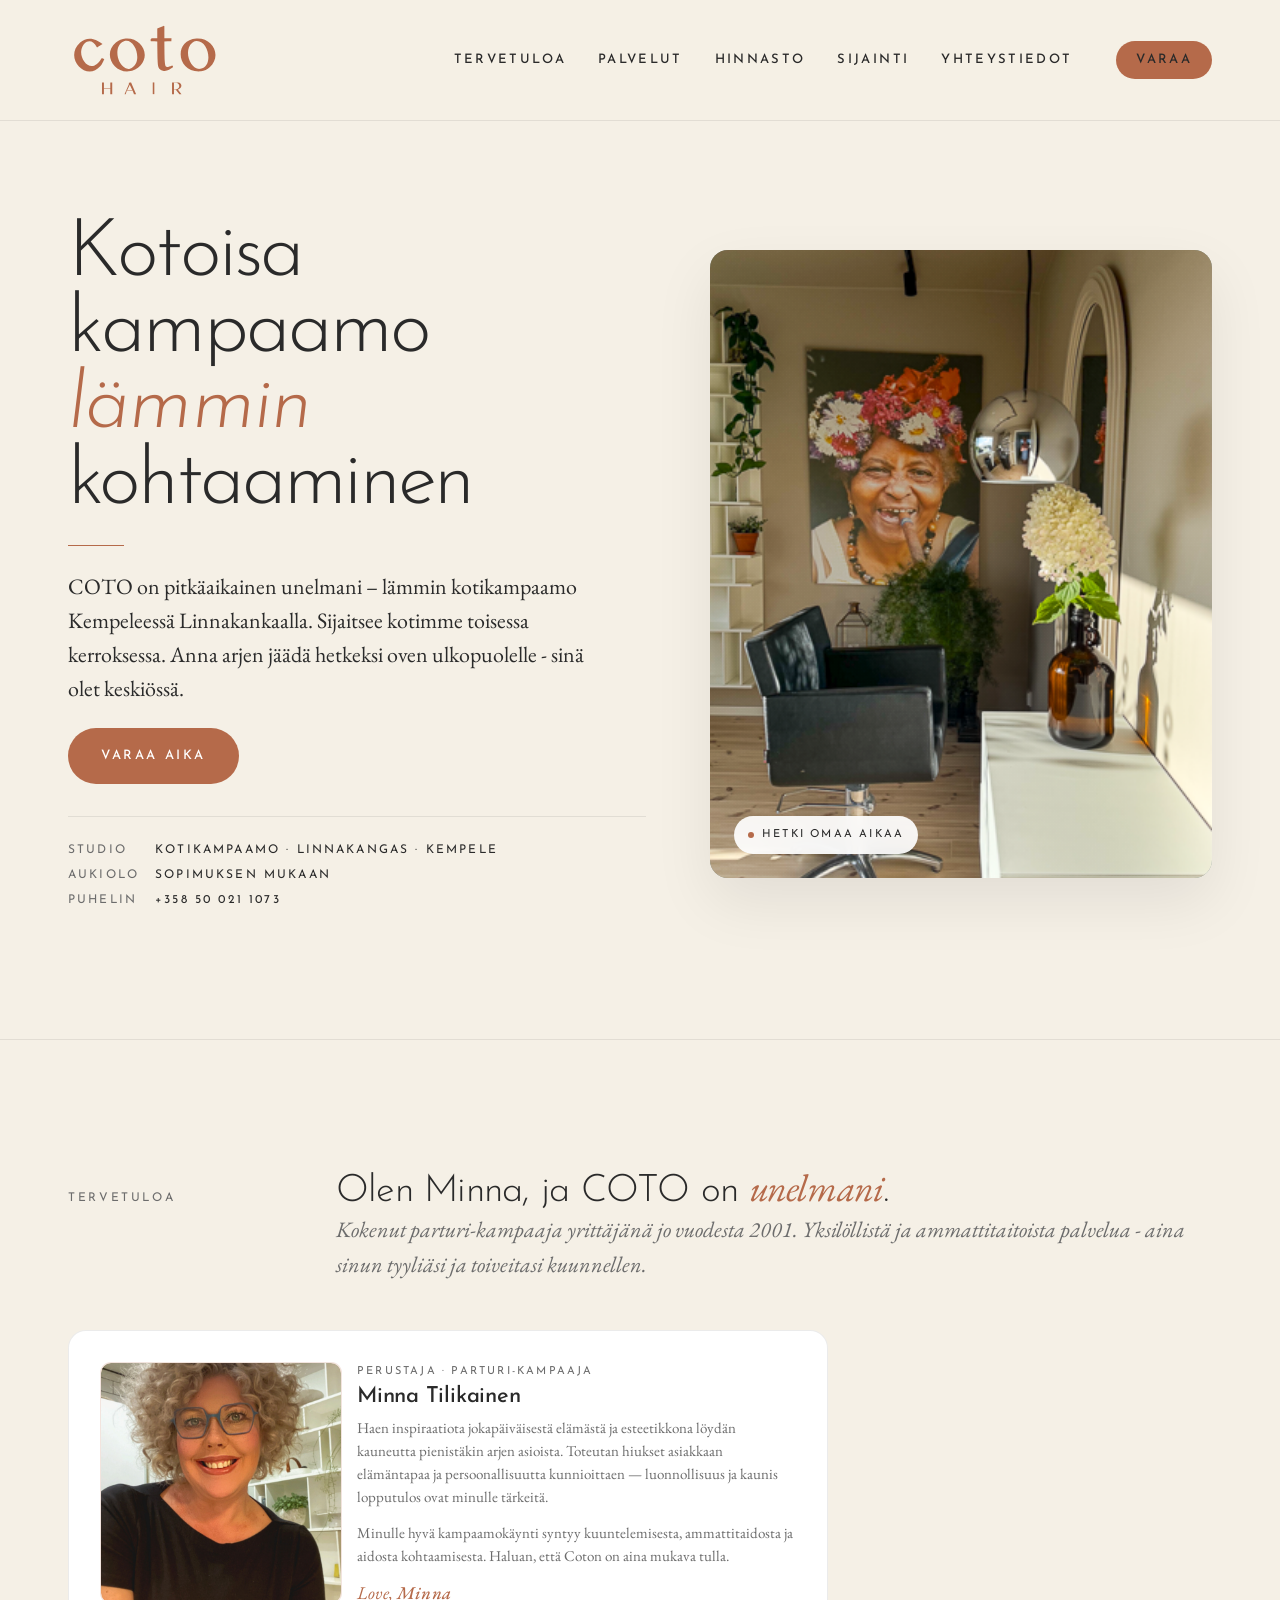
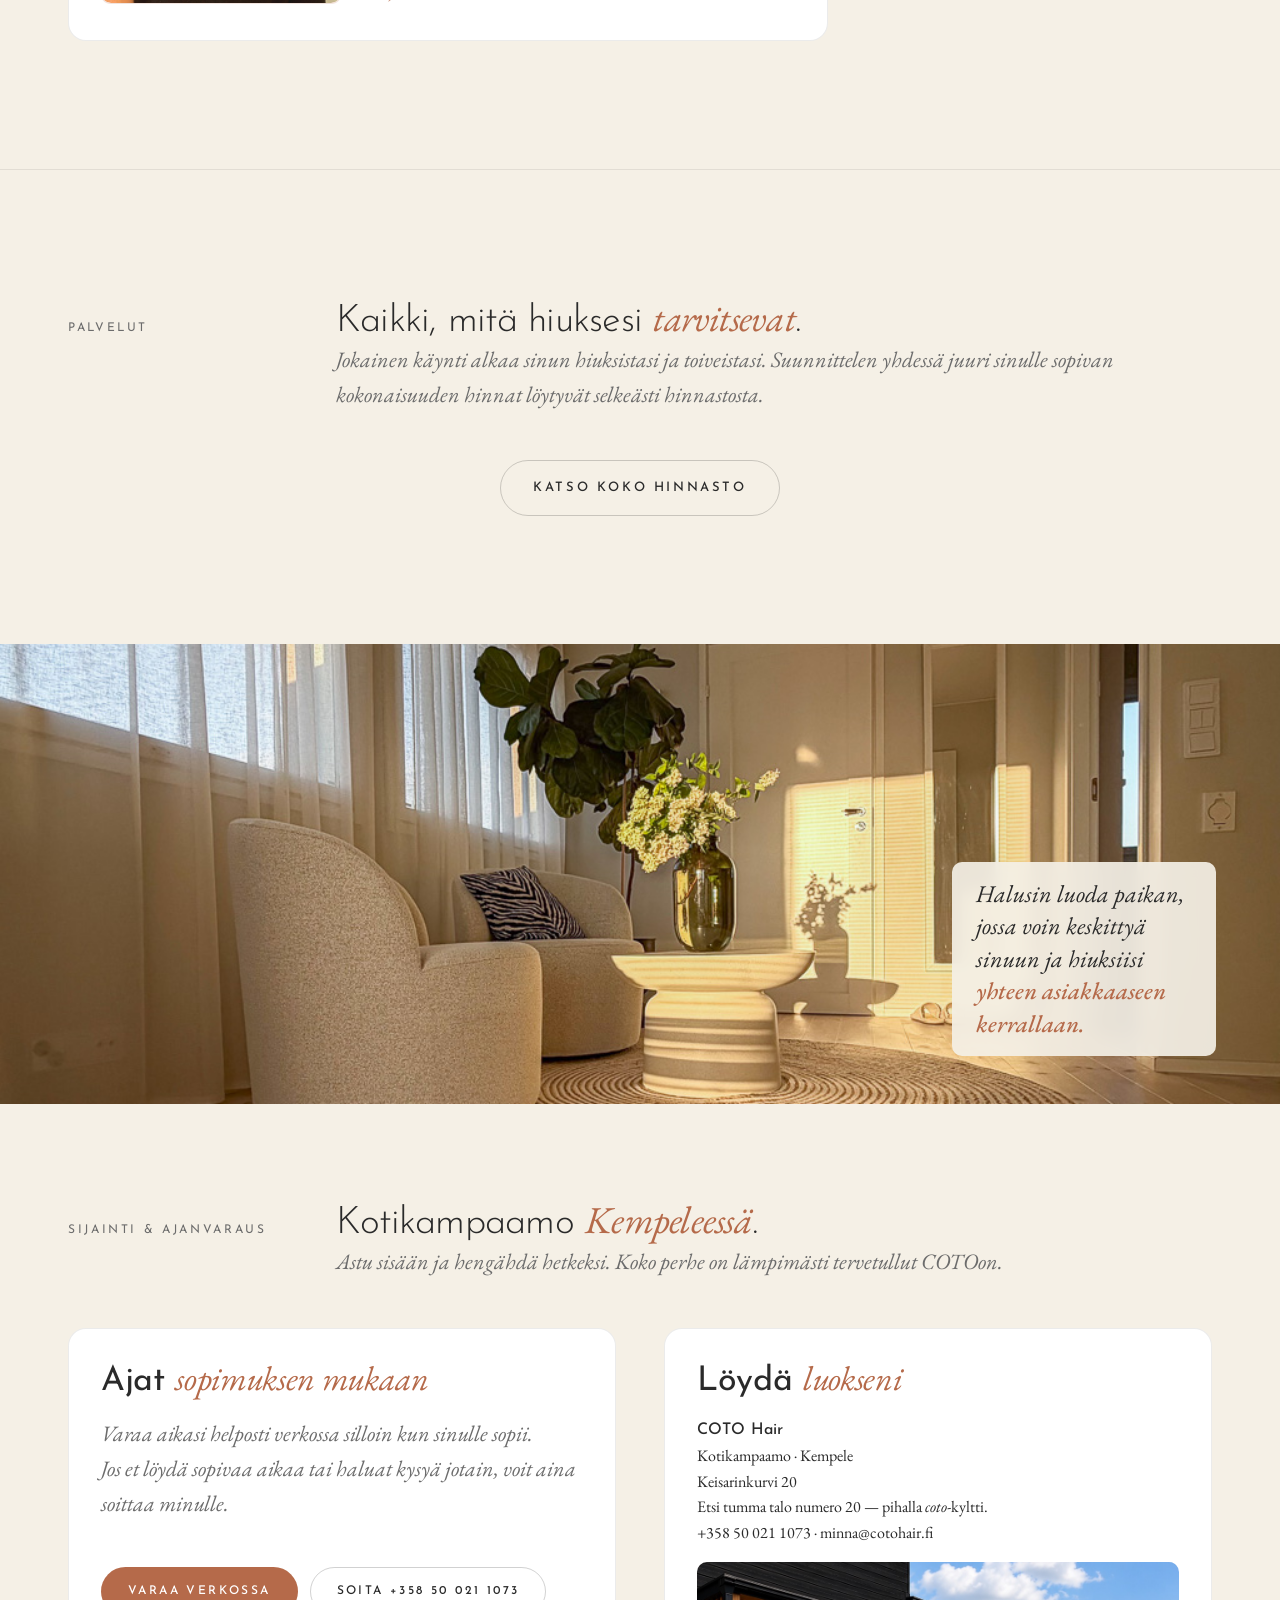
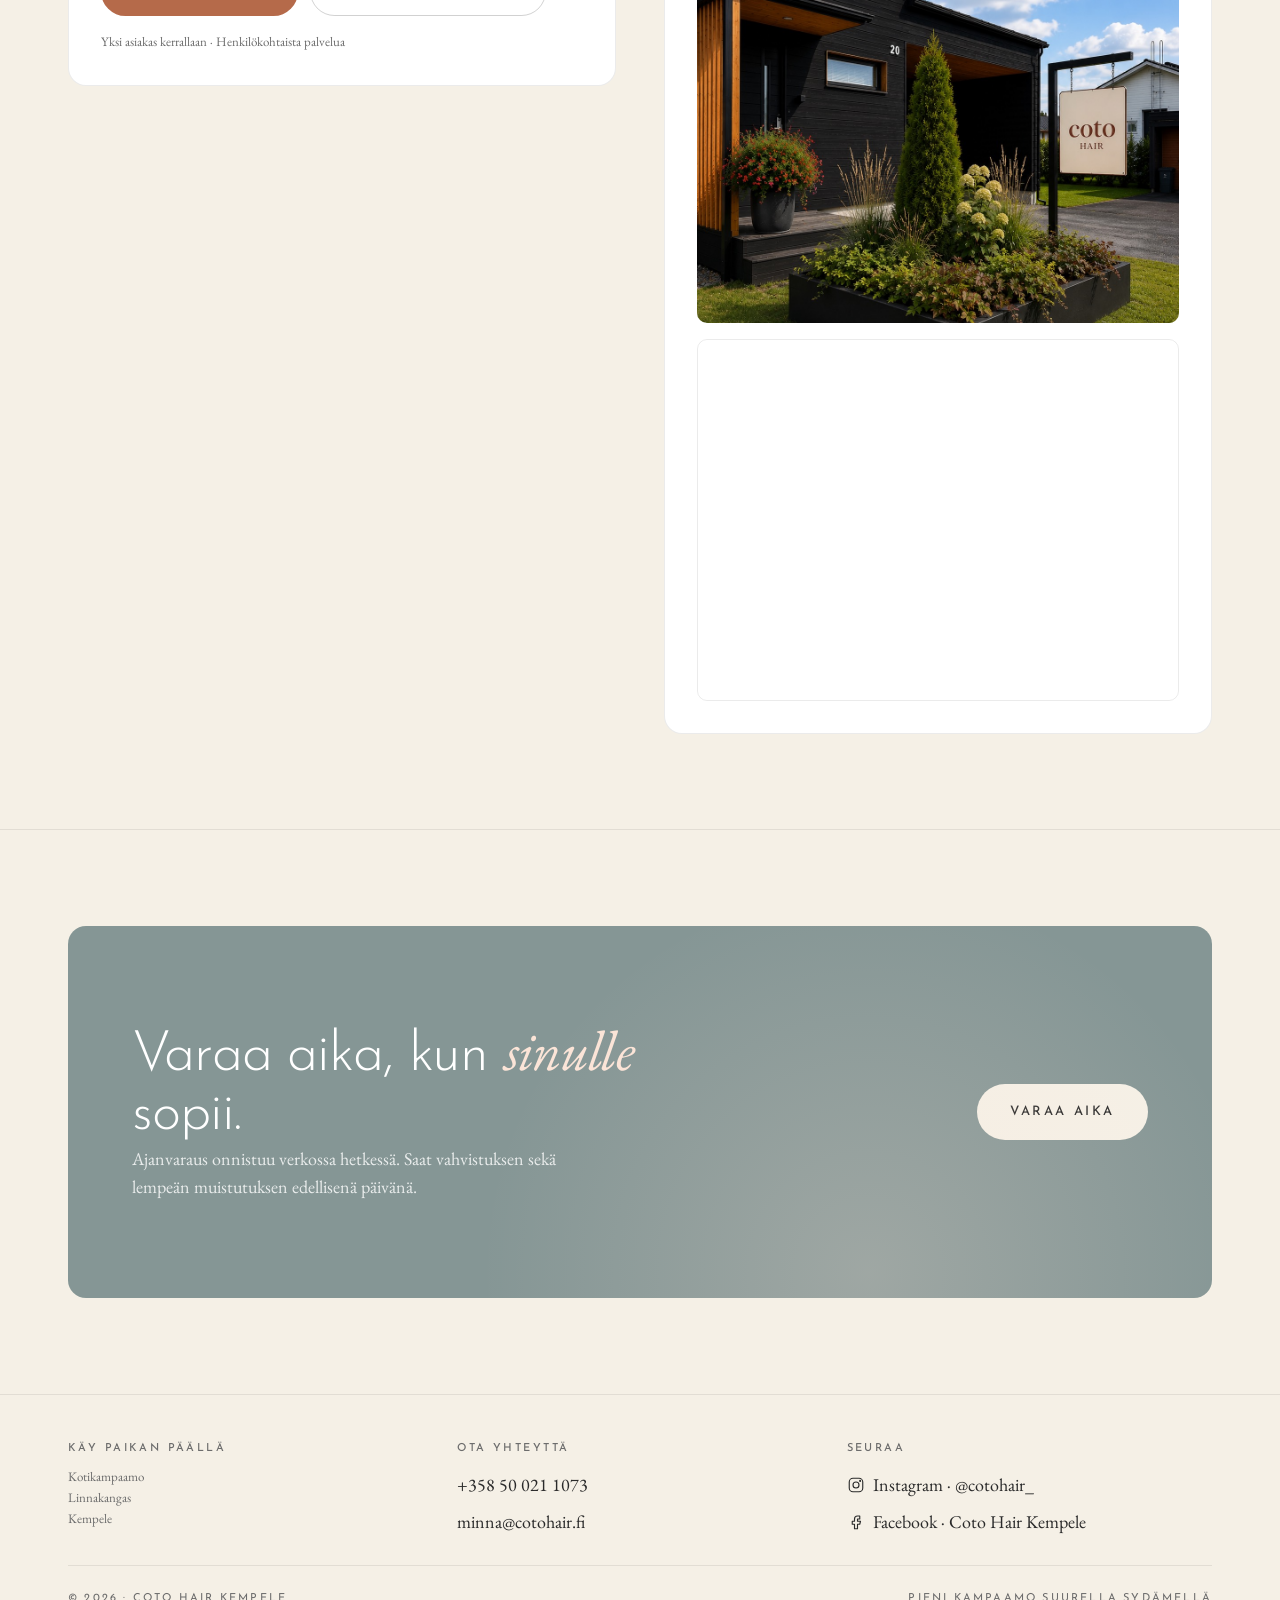
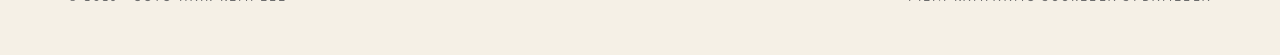
==== commit 534c026a: "adding facebook and instagram pages" ====
--- a/index.html
+++ b/index.html
@@ -270,7 +270,20 @@
         </div>
         <div class="footer__col">
           <h6>Seuraa</h6>
-          <a href="https://instagram.com/cotohair" target="_blank" rel="noopener">Instagram · @cotohair</a>
+          <a class="social-link" href="https://www.instagram.com/cotohair_/" target="_blank" rel="noopener">
+            <svg viewBox="0 0 24 24" fill="none" stroke="currentColor" stroke-width="1.5" stroke-linecap="round" stroke-linejoin="round" aria-hidden="true">
+              <rect x="3" y="3" width="18" height="18" rx="5"/>
+              <circle cx="12" cy="12" r="4"/>
+              <circle cx="17.5" cy="6.5" r="0.6" fill="currentColor"/>
+            </svg>
+            <span>Instagram · @cotohair_</span>
+          </a>
+          <a class="social-link" href="https://www.facebook.com/cotohairkempele" target="_blank" rel="noopener">
+            <svg viewBox="0 0 24 24" fill="none" stroke="currentColor" stroke-width="1.5" stroke-linecap="round" stroke-linejoin="round" aria-hidden="true">
+              <path d="M14 8h3V4h-3a4 4 0 0 0-4 4v3H7v4h3v6h4v-6h3l1-4h-4V8z"/>
+            </svg>
+            <span>Facebook · Coto Hair Kempele</span>
+          </a>
         </div>
       </div>
 
--- a/css/layout.css
+++ b/css/layout.css
@@ -379,6 +379,12 @@
   font-weight: 500;
 }
 .footer__col a { display: block; padding: 4px 0; color: var(--c-ink); }
+.footer__col .social-link {
+  display: flex;
+  align-items: center;
+  gap: var(--s-2);
+}
+.social-link svg { width: 18px; height: 18px; flex: none; }
 .footer__signature {
   display: flex;
   justify-content: space-between;
@@ -564,6 +570,7 @@
   /* Footer — centered stack with single accent rule */
   .footer__cols { text-align: center; gap: var(--s-5); }
   .footer__col a { padding: 2px 0; }
+  .footer__col .social-link { justify-content: center; }
   .footer__signature {
     justify-content: center;
     text-align: center;
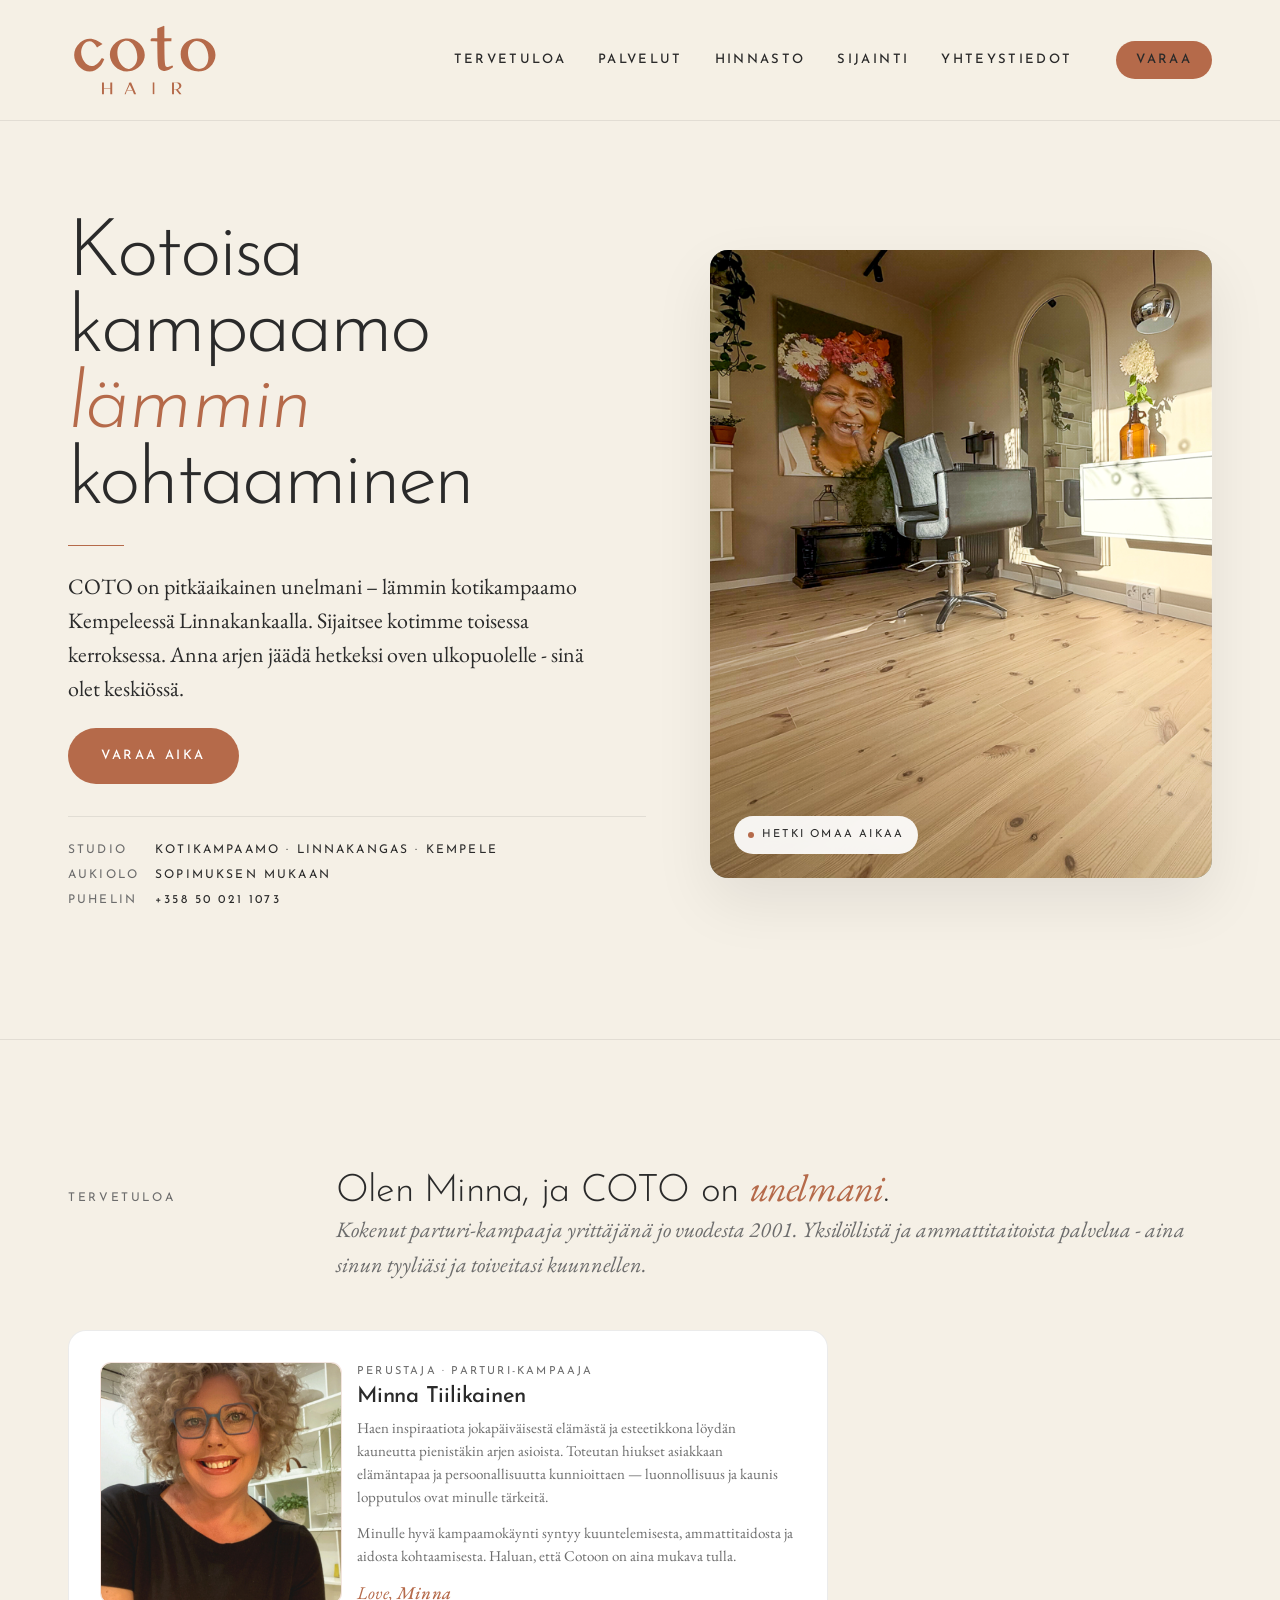
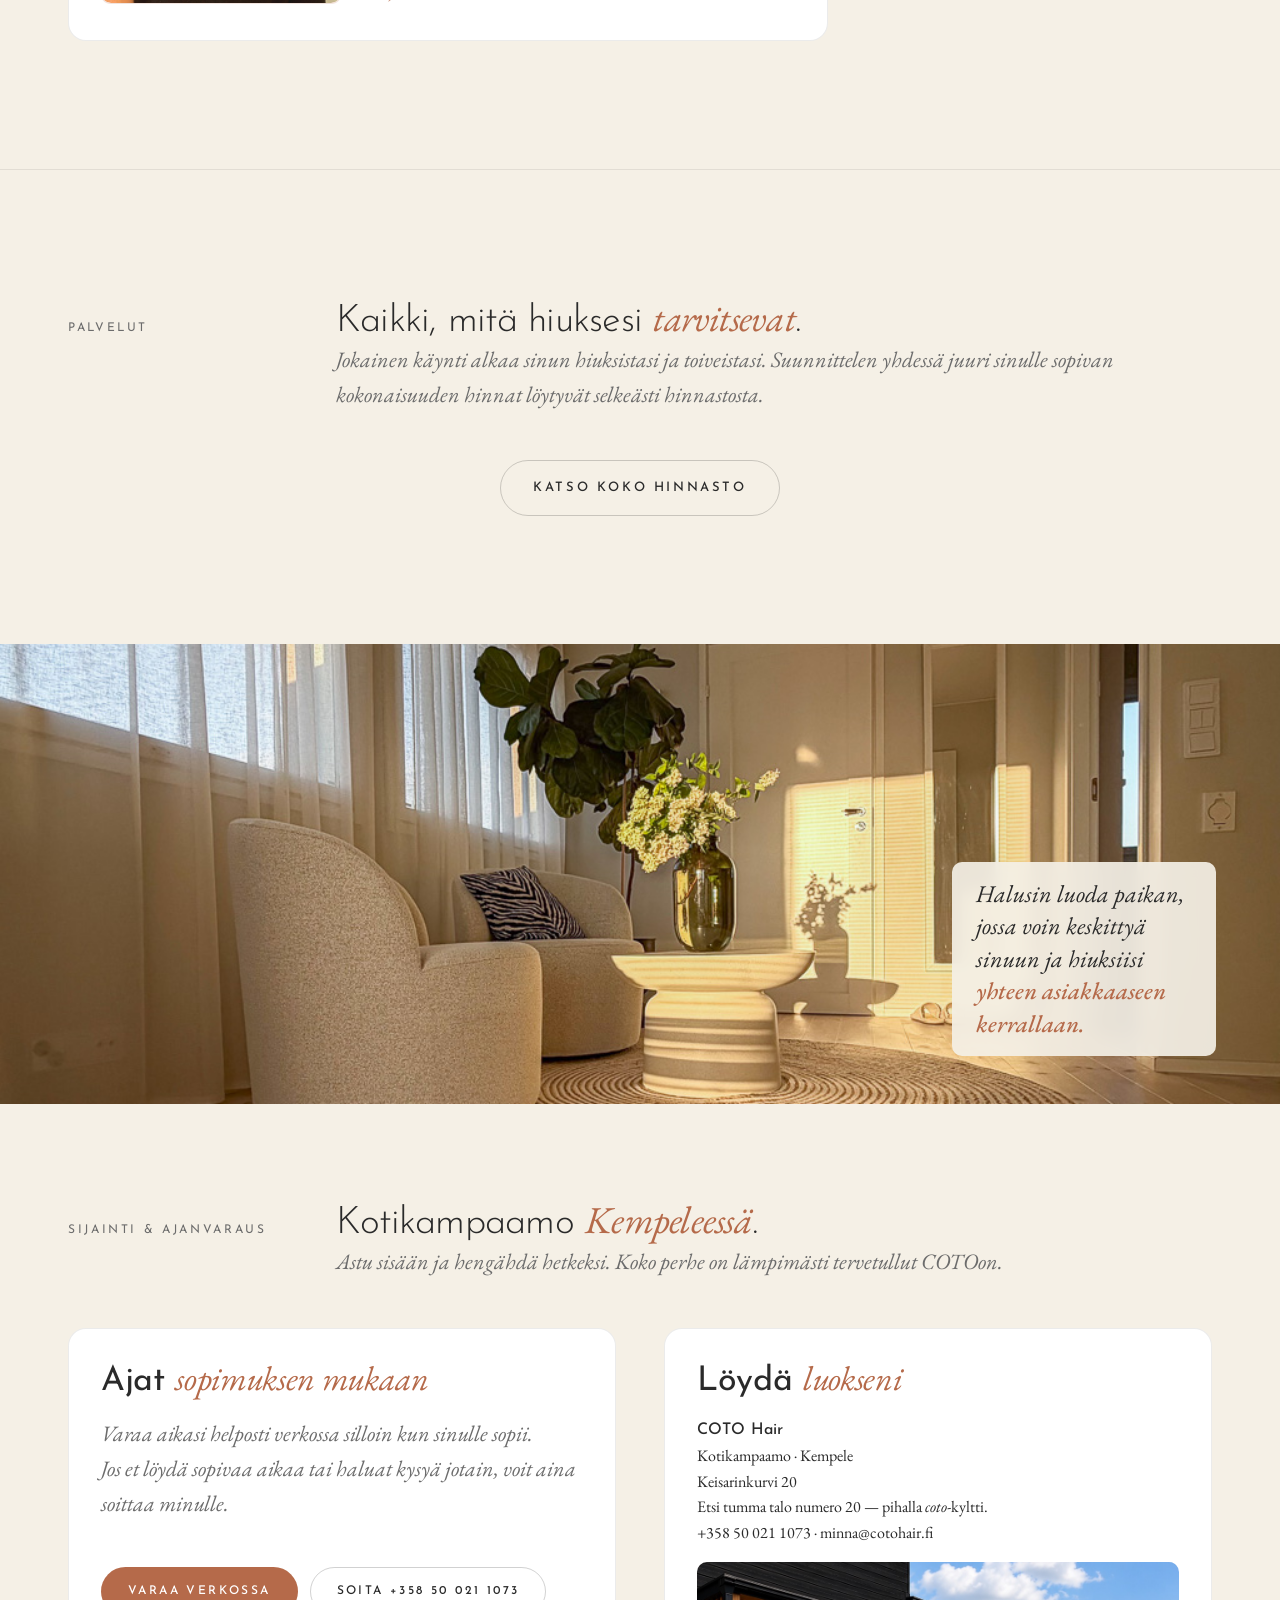
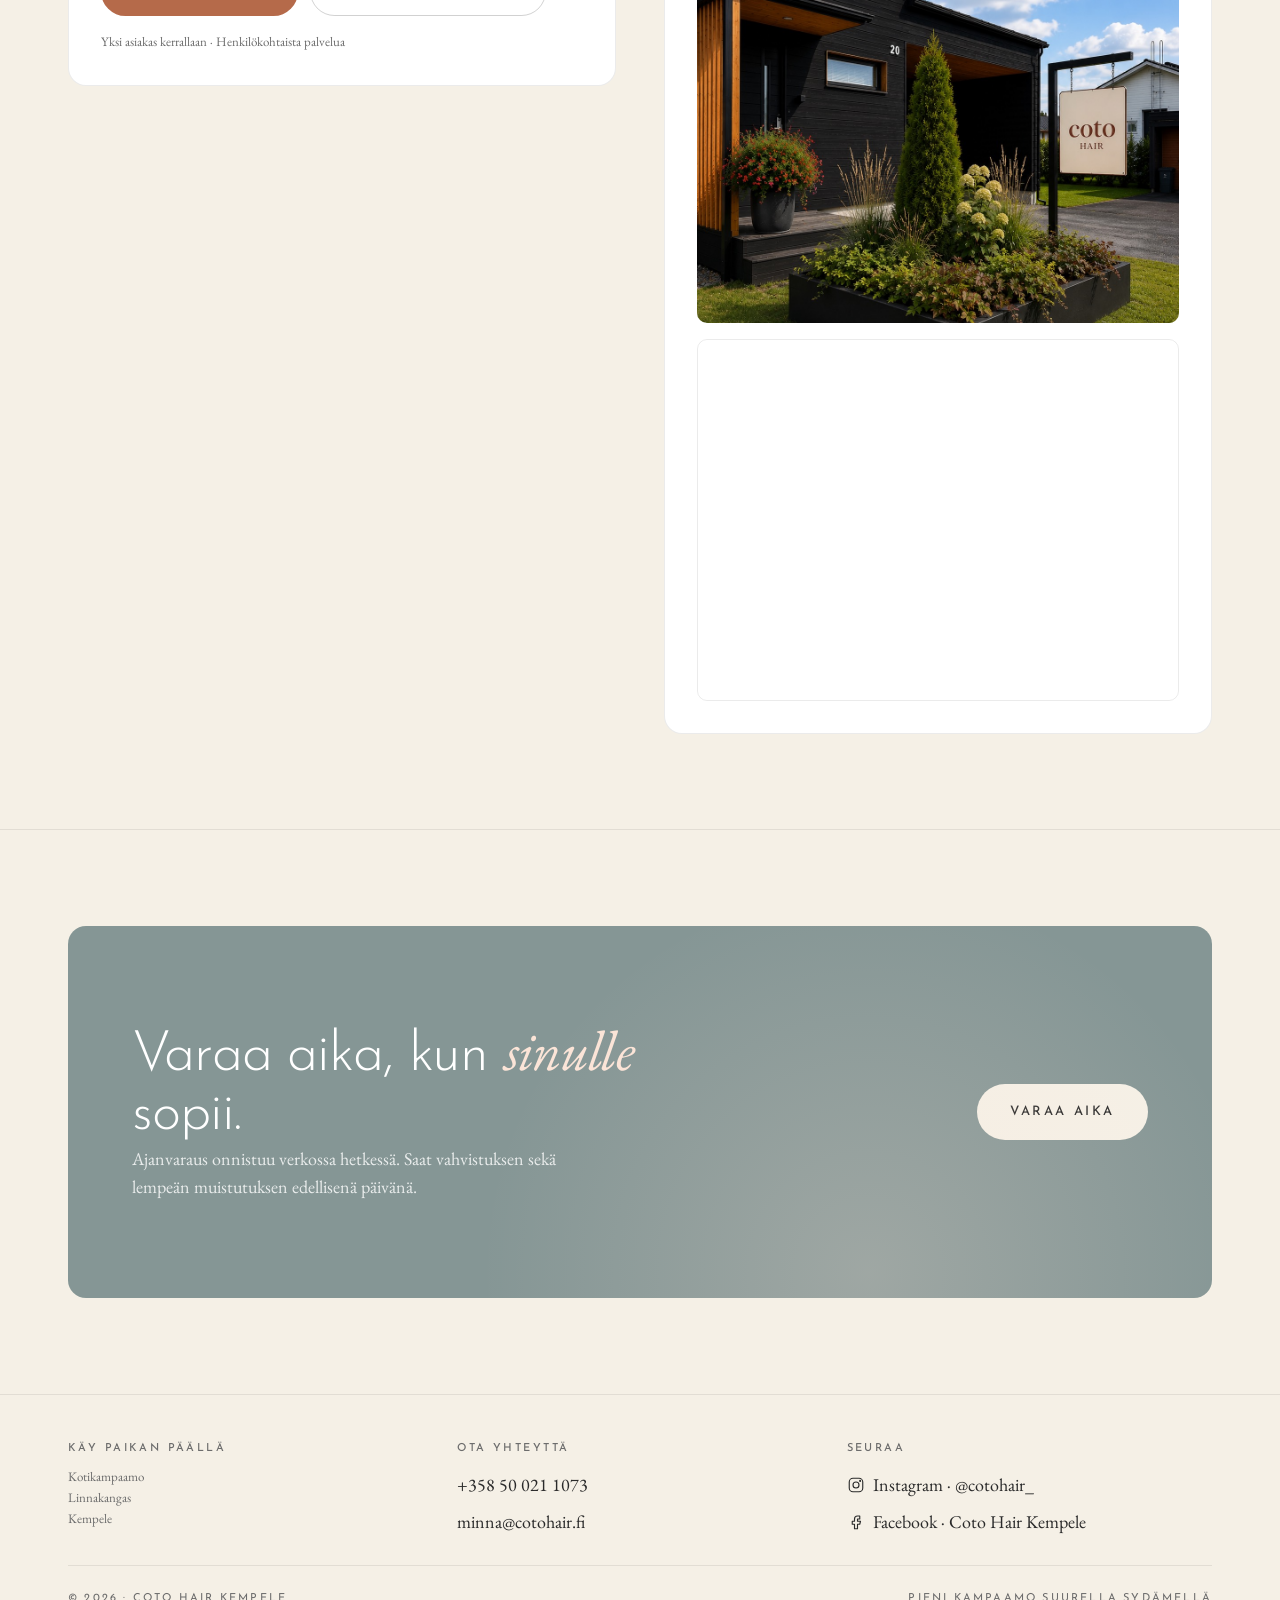
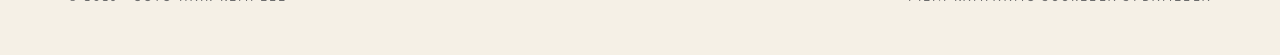
==== commit d8bac070: "Update few typos" ====
--- a/index.html
+++ b/index.html
@@ -5,7 +5,7 @@
   <meta name="viewport" content="width=device-width, initial-scale=1" />
   <meta name="theme-color" content="#f5f0e6" />
   <title>COTO Hair — Kotoisa kampaamo, kiireetön kohtaaminen · Kempele</title>
-  <meta name="description" content="COTO on kotoisa parturi-kampaamo Kempeleessä. Kokenut kampaaja Minna Tilikainen ottaa sinut vastaan kiireettömässä ympäristössä — sinä olet keskiössä. Varaa aika verkossa." />
+  <meta name="description" content="COTO on kotoisa parturi-kampaamo Kempeleessä. Kokenut kampaaja Minna Tiilikainen ottaa sinut vastaan kiireettömässä ympäristössä — sinä olet keskiössä. Varaa aika verkossa." />
 
   <link rel="icon" type="image/png" href="assets/logo.png" />
   <link rel="preconnect" href="https://fonts.googleapis.com" />
@@ -117,12 +117,12 @@
           <article class="stylist reveal">
             <div class="stylist__avatar">
               <img src="assets/Minna.jpg"
-                   alt="Minna Tilikainen, COTO Hairin parturi-kampaaja."
+                   alt="Minna Tiilikainen, COTO Hairin parturi-kampaaja."
                    width="1402" height="2048" loading="lazy" />
             </div>
             <div class="stylist__body">
               <p class="stylist__role">Perustaja · Parturi-kampaaja</p>
-              <h3 class="stylist__name">Minna Tilikainen</h3>
+              <h3 class="stylist__name">Minna Tiilikainen</h3>
               <p class="stylist__bio">
                 Haen inspiraatiota jokapäiväisestä elämästä ja esteetikkona löydän kauneutta
                 pienistäkin arjen asioista. Toteutan hiukset asiakkaan elämäntapaa ja persoonallisuutta
@@ -132,7 +132,7 @@
                 Minulle hyvä kampaamokäynti syntyy
                 kuuntelemisesta, ammattitaidosta ja
                 aidosta kohtaamisesta.
-                Haluan, että Coton on aina mukava tulla.
+                Haluan, että Cotoon on aina mukava tulla.
               </p>
               <p class="stylist__signoff">Love, <em>Minna</em></p>
             </div>
